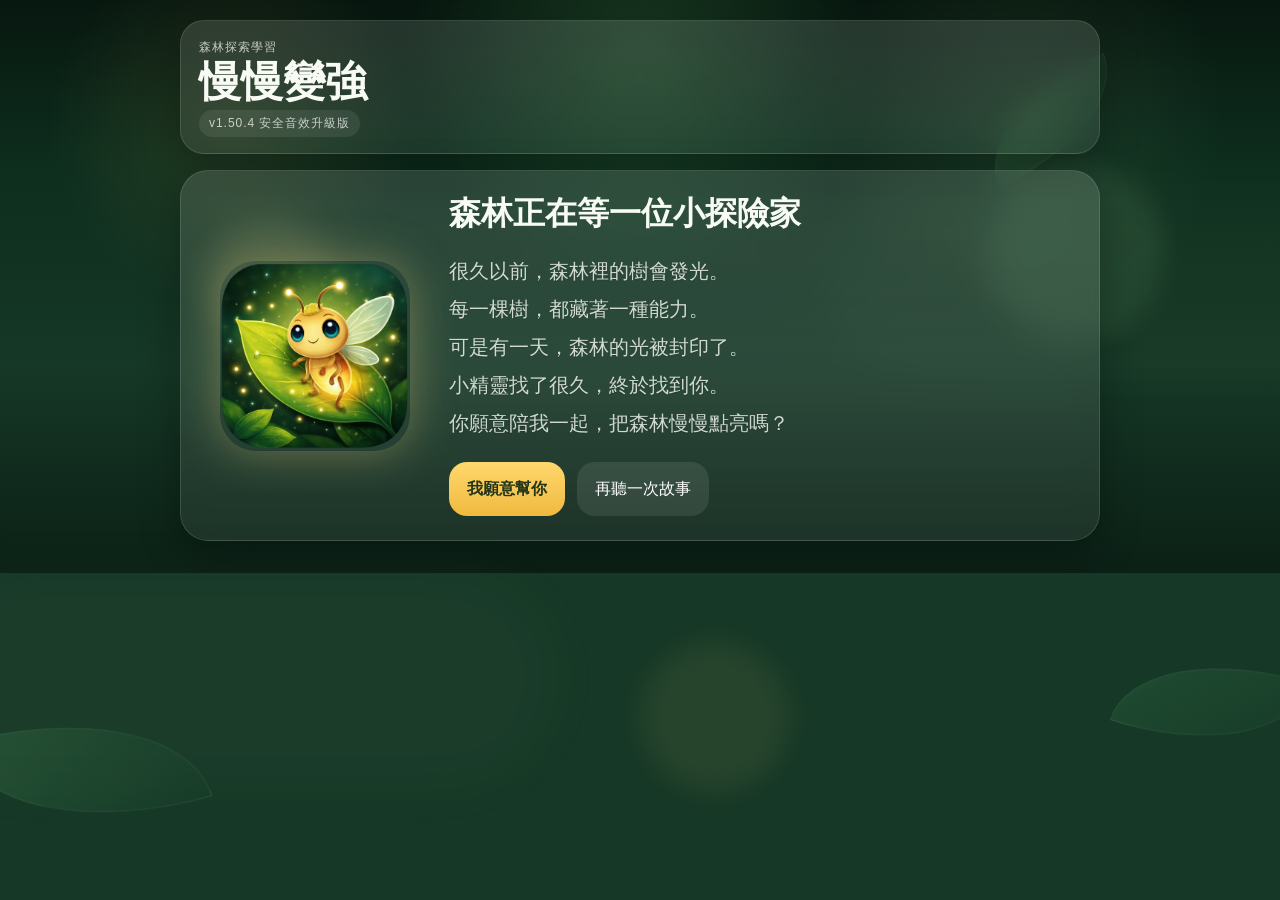
==== index.html @ 6b264e4d "Add files via upload" ====
﻿<!DOCTYPE html>
<html lang="zh-TW">
<head>
  <meta charset="UTF-8">
  <meta name="viewport" content="width=device-width, initial-scale=1.0, maximum-scale=1.0, user-scalable=no, viewport-fit=cover">
  <meta name="apple-mobile-web-app-capable" content="yes">
  <meta name="apple-mobile-web-app-status-bar-style" content="black-translucent">
  <meta name="apple-mobile-web-app-title" content="慢慢變強">
  <link rel="apple-touch-icon" sizes="180x180" href="images/icon.png">
  <link rel="icon" type="image/png" sizes="192x192" href="images/icon.png">
  <link rel="shortcut icon" href="images/icon.png">
  <title>慢慢變強｜螢光森林 v1.50.4 安全音效升級版</title>
  <meta name="theme-color" content="#163826">
  <style>
    :root{--bg-1:#07170f;--bg-2:#0d2d1d;--bg-3:#163826;--bg-4:#1f4a33;--gold:#ffd76a;--gold-soft:#fff2b5;--green-soft:#d8f0d8;--text:#f7fbf4;--muted:rgba(247,251,244,.82);--line:rgba(255,255,255,.12);--shadow:0 12px 40px rgba(0,0,0,.32);}
    
    *{box-sizing:border-box;} 
    button, a, .world-spot, .puzzle-piece, .drag-fruit, .memory-card, .path-stone, .drag-basket, .basket-label, .mic-btn, .feed-food { touch-action: manipulation; }
    html,body{margin:0;min-height:100%; overflow-x: hidden; background-color: var(--bg-3);}
    body{font-family:"Noto Sans TC","PingFang TC","Microsoft JhengHei",sans-serif;color:var(--text);background:radial-gradient(circle at 50% 10%, rgba(73,150,82,.26), transparent 28%),radial-gradient(circle at 18% 22%, rgba(255,215,106,.10), transparent 16%),radial-gradient(circle at 80% 20%, rgba(209,255,180,.08), transparent 18%),linear-gradient(180deg, var(--bg-1) 0%, var(--bg-2) 28%, var(--bg-3) 64%, #0b2016 100%);}
    button{font:inherit; outline:none; -webkit-tap-highlight-color: transparent;} 
    .app-shell{width:min(920px,calc(100% - 28px));margin:0 auto;padding:20px 0 32px;position:relative;z-index:2;}
    .forest-bg{position:fixed; inset:0; pointer-events:none; overflow:hidden; z-index:0;}
    .mist{position:absolute; border-radius:999px; filter:blur(26px); opacity:.35;}
    .mist-1{width:52vw;height:18vw;left:-8vw;bottom:12vh;background:rgba(197,240,190,.08)}
    .mist-2{width:46vw;height:16vw;right:-10vw;top:20vh;background:rgba(255,240,176,.06)}
    .leaf{position:absolute; background:linear-gradient(135deg, rgba(92,180,110,.18), rgba(15,76,48,.08));border:1px solid rgba(219,255,226,.06); filter:blur(.2px);}
    .leaf-a{width:230px;height:120px;left:-30px;bottom:70px;border-radius:0 100% 0 100%;transform:rotate(-16deg)}
    .leaf-b{width:180px;height:96px;right:-20px;bottom:150px;border-radius:100% 0 100% 0;transform:rotate(18deg)}
    .leaf-c{width:150px;height:80px;right:12%;top:80px;border-radius:100% 0 100% 0;transform:rotate(-24deg)}
    .glow{position:absolute; border-radius:50%; filter:blur(12px);}
    .glow-a{width:130px;height:130px;left:16%;top:24%;background:rgba(255,230,136,.10)}
    .glow-b{width:180px;height:180px;right:9%;top:18%;background:rgba(173,255,189,.08)}
    .glow-c{width:150px;height:150px;left:50%;bottom:12%;background:rgba(255,220,124,.07)}
    .fireflies{position:absolute; inset:0}
    .firefly-dot{position:absolute; width:6px; height:6px; border-radius:50%;background:radial-gradient(circle, #fff6be 0%, #ffd76a 58%, rgba(255,215,106,0) 72%);box-shadow:0 0 12px rgba(255,223,128,.7);animation:twinkle 4.6s ease-in-out infinite; opacity:.85;}
    @keyframes twinkle{0%,100%{transform:scale(.78);opacity:.45}50%{transform:scale(1.4);opacity:1}}
    .glass,.card,.glass-soft{background:linear-gradient(180deg, rgba(255,255,255,.12), rgba(255,255,255,.07));border:1px solid var(--line); box-shadow:var(--shadow);backdrop-filter:blur(12px); -webkit-backdrop-filter:blur(12px);}
    .app-header{display:flex; align-items:flex-start; justify-content:space-between; gap:16px;border-radius:24px; padding:18px 18px 16px; margin-bottom:16px; transition: all 0.3s ease;}
    .eyebrow,.small-title,.version-tag{font-size:12px; letter-spacing:.08em; color:rgba(255,255,255,.72)}
    h1{margin:4px 0 6px; font-size:42px; line-height:1.04} h2{margin:0; font-size:32px; line-height:1.18} h3{margin:0; font-size:22px}
    .version-tag{display:inline-block; padding:5px 10px; border-radius:999px; background:rgba(255,255,255,.08)}
    .icon-btn,.mini-btn,.ghost-btn,.primary-btn,.secondary-btn,.map-node,.name-btn,.locked-node{border:0; cursor:pointer; border-radius:18px; transition:.18s ease;}
    .icon-btn{width:52px;height:52px; background:rgba(255,250,219,.18); color:#fff; font-size:20px;} 
    .icon-btn.light{width:50px; height:50px; font-size:22px; border-radius:16px; background:linear-gradient(180deg, #fff9e6, #ffe082); border:2px solid #ffd76a; color:#5c3a21; box-shadow:0 4px 10px rgba(0,0,0,0.15);}
    .mini-btn{padding:10px 14px; background:rgba(255,255,255,.10); color:#fff; white-space: nowrap;}
    .primary-btn{min-height:54px; padding:14px 18px; background:linear-gradient(180deg,#ffd86d,#f0b93f); color:#243417; font-weight:700;}
    .secondary-btn{min-height:54px; padding:14px 18px; background:rgba(255,255,255,.09); color:#fff;}
    .ghost-btn{min-height:48px; padding:0 14px; background:rgba(255,255,255,.08); color:#fff;}
    button:hover,.name-btn:hover{transform:translateY(-1px)}
    .screen{display:none} .screen.active{display:block}
    .card{border-radius:28px; padding:22px} .story-card{padding:24px}
    .intro-hero{display:grid; grid-template-columns:220px 1fr; gap:24px; align-items:center;}
    .hero-illustration{display:flex; justify-content:center}
    .hero-spirit{width:190px; height:190px; object-fit:cover; border-radius:36px; box-shadow:0 0 46px rgba(255,223,128,.35);}
    .story-lines{font-size:20px; line-height:1.9; color:var(--text); text-shadow:0 1px 1px rgba(0,0,0,.14)}
    .story-text p,.subtle{color:var(--muted)}
    .action-group{display:flex; gap:12px; margin-top:18px; flex-wrap:wrap}
    .name-card{max-width:760px; margin:0 auto}
    .name-grid{display:grid; grid-template-columns:repeat(3,1fr); gap:12px; margin:18px 0}
    .name-btn{min-height:68px; padding:12px; background:rgba(255,255,255,.08); color:#fff; font-size:22px;border:1px solid rgba(255,255,255,.08)}
    .name-btn.selected{background:linear-gradient(180deg, rgba(255,238,176,.26), rgba(255,215,106,.18));border-color:rgba(255,226,138,.4); color:#fffef4; box-shadow:0 0 0 2px rgba(255,222,128,.12) inset;}
    .bond-card{max-width:760px; margin:0 auto}
    .bond-top{display:flex; align-items:center; gap:16px; margin-bottom:12px}
    .bond-spirit,.companion-icon{width:88px;height:88px;border-radius:26px;box-shadow:0 0 30px rgba(255,223,128,.30)}
    .dashboard-card{padding:22px} .companion-row{display:flex; gap:16px; align-items:center; margin-bottom:16px}
    .status-grid{display:grid; grid-template-columns:repeat(3,1fr); gap:12px; margin:16px 0 18px}
    .status-pill{padding:14px 16px; border-radius:22px; display:flex; flex-direction:column; gap:4px;}
    .status-pill strong{font-size:28px; color:var(--gold-soft)}
    .map-panel{margin-top:10px; padding:18px; border-radius:24px; background:rgba(8,25,16,.22); border:1px solid rgba(255,255,255,.08)}
    .map-title-row{display:flex; justify-content:space-between; align-items:center; margin-bottom:12px}
    .world-map{display:grid;grid-template-columns:repeat(2,minmax(0,1fr));gap:12px}
    .world-spot{min-height:112px;padding:16px;border-radius:24px;border:1px solid rgba(255,255,255,.08);background:radial-gradient(circle at 80% 18%, rgba(255,223,128,.14), transparent 18%),linear-gradient(180deg, rgba(53,118,80,.62), rgba(18,57,35,.72));color:#fff;display:flex;flex-direction:column;justify-content:flex-end;gap:4px;text-align:left;cursor:pointer;transition:.18s ease;}
    .world-spot:hover{transform:translateY(-1px);}
    .world-spot .spot-emoji{font-size:26px;position:relative;top:-2px}
    .world-spot .spot-name{font-size:22px;font-weight:700}
    .world-spot small{color:rgba(255,255,255,.76)}
    .spirit-spot{grid-column:1/-1;min-height:126px;background:radial-gradient(circle at 80% 18%, rgba(255,223,128,.22), transparent 18%),linear-gradient(180deg, rgba(96,111,46,.64), rgba(43,78,27,.76))}
    .garden-spot{background:linear-gradient(180deg, rgba(51,117,78,.62), rgba(18,57,35,.72))}
    .village-spot{background:linear-gradient(180deg, rgba(87,101,74,.62), rgba(46,57,39,.76))}
    .deer-spot{background:linear-gradient(180deg, rgba(72,107,82,.62), rgba(31,63,45,.76))}
    .symbol-spot{background:linear-gradient(180deg, rgba(44,116,72,.62), rgba(16,68,42,.72))}
    .combo-spot{background:linear-gradient(180deg, rgba(34,104,92,.62), rgba(16,58,57,.72))}
    .math-spot{background:linear-gradient(180deg, rgba(53,98,106,.62), rgba(20,54,69,.72))}
    .forest-spot{background:linear-gradient(180deg, rgba(39,115,82,.66), rgba(18,71,46,.75))}
    .world-spot.locked{opacity:.62;filter:grayscale(.15);cursor:default;}
    .world-spot.locked:hover{transform:none;}
    
    .quiz-topbar{display:flex; justify-content:space-between; align-items:center; gap:12px; padding:12px 14px; border-radius:22px; margin-bottom:14px;}
    .meta-chip{padding:9px 12px; border-radius:999px; background:rgba(255,255,255,.08); color:#fff; white-space: nowrap;}
    
    .question-card{padding:20px;}
    
    .question-head { display: flex; flex-direction: row; align-items: center; justify-content: center; min-height: 48px; padding-top: 5px; margin-bottom: 0px; position: relative;}
    .question-main { display: flex; flex-direction: row; align-items: center; justify-content: center; gap: 12px; width: 100%; text-align: center; }
    .question-main h2 { font-size: 38px; line-height: 1; margin: 0; white-space: nowrap; font-weight: 900; letter-spacing: 2px; display: inline-block;}
    .question-tools { position: absolute; right: 0; top: 50%; transform: translateY(-50%); display: flex; gap: 8px; }
    
    .visual-area{min-height:90px; display:flex; flex-wrap:wrap; gap:10px; align-items:center; justify-content:center; margin: 8px 0 12px !important; width:100%;}
    .visual-area.collapsed{display:none !important;}
    
    .visual-pill{padding:14px 16px; border-radius:18px; background:rgba(255,255,255,.09); border:1px solid rgba(255,255,255,.08); font-size:24px; color:#fff}
    .options-wrap{display:grid; gap:12px; margin-top:6px; transition: opacity 0.3s ease;}
    .option-row{display:grid !important; grid-template-columns:minmax(0,1fr) 64px !important; align-items:center !important; gap:10px !important;}
    .option-btn{width:100%; min-height:68px; padding:14px 16px; border-radius:18px; border:1px solid rgba(255,255,255,.08); background:rgba(255,255,255,.08); color:#fff; text-align:left; font-size:24px; cursor:pointer;}
    .option-speak-btn{width:64px; min-height:64px; border-radius:18px; border:1px solid rgba(255,255,255,.10); background:rgba(255,255,255,.09); color:#fff; cursor:pointer; font-size:20px; display:flex; align-items:center; justify-content:center;}
    .option-btn.excluded{opacity:.46; text-decoration:line-through; filter:grayscale(.2)}
    .option-btn.correct{background:rgba(219,255,183,.20); border-color:rgba(236,255,204,.28)}
    
    .feedback-bar{display:flex; justify-content:flex-start; align-items:center; margin-top:12px; padding-top:12px; border-top:1px solid rgba(255,255,255,.08)}
    .feedback-line{margin:4px 0 0; font-size:18px; line-height:1.6; color:var(--gold-soft)}
    
    .result-card{text-align:center; padding:30px 22px}
    .result-glow{font-size:42px; margin-bottom:4px}
    .result-stats{display:flex; justify-content:center; gap:10px; flex-wrap:wrap; margin:16px 0}
    .result-pill{padding:12px 14px; border-radius:999px; background:rgba(255,255,255,.08)}
    .result-pill strong{color:var(--gold-soft)}
    
    .drum-stage { display: flex; flex-direction: column; align-items: center; justify-content: center; padding: 10px 0 30px; width: 100%; position: relative;}
    .drum-instruction { font-size: 22px; color: var(--gold-soft); margin-bottom: 20px; font-weight: bold; background: rgba(0,0,0,0.2); padding: 8px 16px; border-radius: 999px;}
    .drum-glow-box { background: radial-gradient(circle, rgba(255,255,255,0.9) 20%, rgba(255,255,255,0.4) 50%, transparent 75%); border-radius: 50%; padding: 30px; display:flex; justify-content:center; align-items:center; margin-bottom: 10px;}
    .magic-drum { width: 220px; height: 220px; object-fit: contain; cursor: pointer; transition: transform 0.1s cubic-bezier(0.175, 0.885, 0.32, 1.275); user-select: none; -webkit-user-drag: none; filter: drop-shadow(0 10px 15px rgba(0,0,0,0.3));}
    .magic-drum:active { transform: scale(0.9); }
    .flying-note { position: fixed; width: 60px; height: 60px; object-fit: contain; mix-blend-mode: screen; pointer-events: none; animation: noteFly 1s cubic-bezier(0.25, 1, 0.5, 1) forwards; z-index: 100;}
    @keyframes noteFly { 0% { transform: translate(-50%, -50%) scale(0.5); opacity: 1; } 100% { transform: translate(calc(-50% + var(--dx)), calc(-50% + var(--dy))) scale(1.5) rotate(var(--rot)); opacity: 0; } }
    .drum-answer-reveal { font-size: 64px; font-weight: 900; color: #fff; text-shadow: 0 0 20px #ffd76a, 0 0 40px #ffb347; opacity: 0; transition: opacity 0.4s ease-in; position: absolute; bottom: -10px;}
    .drum-answer-reveal.show { opacity: 1; transform: translateY(-10px); }

    .spotlight-stage { position: relative; width: 100%; height: 350px; border-radius: 20px; overflow: hidden; touch-action: none; border: 4px solid rgba(255,255,255,0.1); box-shadow: inset 0 0 20px rgba(0,0,0,0.8); background: #0b1a11; user-select: none; -webkit-user-select: none;}
    .spotlight-bg { width: 100%; height: 100%; object-fit: cover; position: absolute; inset: 0; filter: brightness(0.6) contrast(1.2); pointer-events: none; }
    .spotlight-overlay { position: absolute; inset: 0; pointer-events: none; z-index: 5; background: rgba(0,0,0,0.95); }
    .spotlight-items-container { position: absolute; inset: 0; z-index: 2; pointer-events: auto;}
    .spotlight-item { position: absolute; font-size: 32px; font-weight: 900; color: #fff; text-shadow: 0 2px 10px rgba(0,0,0,0.8), 0 0 15px rgba(255,255,255,0.5); background: rgba(255,255,255,0.15); border: 2px solid rgba(255,255,255,0.3); border-radius: 50%; width: 64px; height: 64px; display: flex; align-items: center; justify-content: center; cursor: pointer; transition: transform 0.2s, background 0.2s;}
    .spotlight-item:active { transform: scale(0.9); }
    .spotlight-item.excluded { opacity: 0; pointer-events: none; }
    .spotlight-item.correct { background: rgba(100,255,100,0.8); text-shadow: none; box-shadow: 0 0 30px #64ff64;}
    .flashlight-img { position: absolute; width: 140px; height: 140px; object-fit: contain; pointer-events: none; z-index: 10; transform: translate(-25%, -25%); filter: drop-shadow(4px 6px 12px rgba(0,0,0,0.6)); transition: opacity 0.3s ease;}
    @keyframes floatUpFade { 0% { transform: translate(-50%, -50%) scale(0.5); opacity: 1; } 100% { transform: translate(-50%, calc(-50% - 80px)) scale(1.2); opacity: 0; } }
    .spotlight-surprise-btn { position: absolute; background: transparent; border: none; cursor: pointer; transition: transform 0.3s; width: 80px; height: 80px; display: flex; align-items: center; justify-content: center; padding: 0; }
    .spotlight-surprise-btn:active { transform: scale(0.8); }
    .surprise-img { width: 100%; height: 100%; object-fit: contain; filter: drop-shadow(0 4px 8px rgba(0,0,0,0.5)); }
    .ghost-flee { animation: flee 0.6s forwards; pointer-events: none;}
    @keyframes flee { 0% { transform: scale(1); opacity: 1; } 100% { transform: translate(100px, -100px) scale(0); opacity: 0; } }

    .bubble-stage { position: relative; width: 100%; height: 350px; border-radius: 20px; overflow: hidden; background: linear-gradient(to top, #062215, #113622); border: 2px solid rgba(255,255,255,0.08); box-shadow: inset 0 0 20px rgba(0,0,0,0.6); }
    .bubble-item { position: absolute; width: 90px; height: 90px; display: flex; align-items: center; justify-content: center; cursor: pointer; font-size: 32px; font-weight: 900; color: #fff; text-shadow: 0 2px 6px rgba(0,0,0,0.6); user-select: none; touch-action: manipulation; z-index: 2; animation: bubbleFloatUp var(--duration, 8s) linear infinite; animation-delay: var(--delay, 0s); opacity: 0; }
    .bubble-img { position: absolute; inset: 0; width: 100%; height: 100%; object-fit: contain; z-index: -1; pointer-events: none; filter: drop-shadow(0 4px 12px rgba(100,255,200,0.3)); }
    @keyframes bubbleFloatUp { 0% { transform: translateY(350px) scale(0.7) rotate(0deg); opacity: 0; } 10% { opacity: 1; } 90% { opacity: 1; } 100% { transform: translateY(-100px) scale(1.1) rotate(25deg); opacity: 0; } }
    .bubble-pop { animation: popBubble 0.3s forwards !important; pointer-events: none; }
    @keyframes popBubble { 0% { transform: scale(1); opacity: 1; } 50% { transform: scale(1.4); opacity: 0.5; filter: brightness(1.5); } 100% { transform: scale(0); opacity: 0; } }

    .puzzle-stage { position: relative; width: 100%; height: 350px; border-radius: 20px; overflow: hidden; background: radial-gradient(circle at center, #1b3d2a, #0b1c11); border: 2px solid rgba(255,255,255,0.08); box-shadow: inset 0 0 30px rgba(0,0,0,0.8); display: flex; align-items: center; justify-content: space-between; padding: 20px 40px; touch-action: none; }
    .puzzle-drop-zone { display: flex; flex-direction: column; gap: 20px; align-items: center; justify-content: center;}
    .puzzle-slot { width: 90px; height: 90px; border: 3px dashed rgba(255,255,255,0.2); border-radius: 18px; display: flex; align-items: center; justify-content: center; font-size: 40px; color: rgba(255,255,255,0.3); font-weight: 900; background: rgba(0,0,0,0.2); transition: all 0.3s ease; position: relative;}
    .puzzle-slot.highlight { border-color: #ffd76a; background: rgba(255,215,106,0.1); box-shadow: 0 0 15px rgba(255,215,106,0.3); }
    .puzzle-piece { position: absolute; width: 90px; height: 90px; display: flex; align-items: center; justify-content: center; font-size: 44px; color: #fff; font-weight: 900; text-shadow: 0 3px 5px rgba(0,0,0,0.6); cursor: grab; user-select: none; z-index: 10; transition: transform 0.1s; border-radius: 18px; box-shadow: 0 10px 20px rgba(0,0,0,0.5); touch-action: none;}
    .puzzle-piece:active { cursor: grabbing; transform: scale(1.1) rotate(5deg); z-index: 11; }
    .puzzle-piece.snapped { transition: all 0.3s cubic-bezier(0.175, 0.885, 0.32, 1.275); transform: scale(1) !important; cursor: default; }
    .puzzle-tile-bg { position: absolute; inset: 0; width: 100%; height: 100%; object-fit: contain; z-index: -1; pointer-events: none; border-radius: 18px; }
    .puzzle-fallback { background: linear-gradient(135deg, #8B5A2B, #5C3A21); border: 2px solid #ffd76a; }
    
    .scratch-stage { display: flex; flex-direction: column; align-items: center; justify-content: center; padding: 20px 0 10px; width: 100%; position: relative;}
    .scratch-container { position: relative; width: 240px; height: 240px; border-radius: 28px; overflow: hidden; box-shadow: 0 15px 35px rgba(0,0,0,0.4); border: 4px solid rgba(255,255,255,0.15); background: #fff; }
    .scratch-content { position: absolute; inset: 0; display: flex; align-items: center; justify-content: center; font-size: 100px; font-weight: 900; color: #2d4a36; text-shadow: 2px 4px 0px rgba(0,0,0,0.1); background: radial-gradient(circle, #fff, #e6f4ea); z-index: 1;}
    .scratch-canvas { position: absolute; inset: 0; z-index: 10; touch-action: none; cursor: crosshair; }

    .path-stage { position: relative; width: 100%; height: 420px; border-radius: 20px; overflow: hidden; background-color: #1A4D46; border: 2px solid rgba(255,255,255,0.08); box-shadow: inset 0 0 30px rgba(0,0,0,0.8); }
    .path-river { position: absolute; inset: 0; background-image: url('images/river_bg.jpg'); background-size: cover; background-position: center bottom; z-index: 1;}
    .path-river-overlay { position: absolute; inset: 0; background: linear-gradient(to bottom, rgba(255,255,255,0) 0%, rgba(255,255,255,0.1) 50%, rgba(255,255,255,0) 100%); background-size: 100% 200%; animation: waterFlow 4s linear infinite; z-index: 2; pointer-events: none; mix-blend-mode: overlay; }
    @keyframes waterFlow { 0% { background-position: 0 0; } 100% { background-position: 0 100%; } }
    .path-stone { position: absolute; width: 80px; height: 80px; display: flex; align-items: center; justify-content: center; font-size: 36px; font-weight: 900; color: #fff; text-shadow: 0 3px 5px rgba(0,0,0,0.8); cursor: pointer; z-index: 5; background-size: contain; background-repeat: no-repeat; background-position: center; border-radius: 50%; touch-action: manipulation; }
    .path-stone span { position: relative; top: 4px; z-index: 100; text-shadow: 0 0 8px rgba(0,0,0,1); pointer-events: none; white-space: nowrap; } 
    .path-stone::before { content: ''; position: absolute; bottom: 5px; width: 60px; height: 20px; background: rgba(0,0,0,0.4); border-radius: 50%; z-index: -1; filter: blur(4px); }
    .path-stone:active { transform: scale(0.9); }
    .path-stone.sink { animation: stoneSink 0.5s forwards; pointer-events: none; }
    @keyframes stoneSink { to { transform: translateY(40px) scale(0.8); opacity: 0; } }
    .path-character { position: absolute; width: 70px; height: 70px; z-index: 50; transition: left 0.4s ease-in-out, top 0.4s cubic-bezier(0.25, 1, 0.5, 1), transform 0.4s ease; filter: drop-shadow(0 10px 8px rgba(0,0,0,0.6)); object-fit: contain; transform-origin: bottom center; pointer-events: none; }

    /* 🌟 大樂修正：解決 iOS 卡片文字被壓扁的問題，強制設定 min-height 護城河 */
    .memory-stage { position: relative; width: 100%; min-height: 380px; border-radius: 20px; overflow: hidden; background: radial-gradient(circle at center, #1b3d2a, #0b1c11); border: 2px solid rgba(255,255,255,0.08); box-shadow: inset 0 0 30px rgba(0,0,0,0.8); display: flex; align-items: center; justify-content: center; padding: 20px; }
    .memory-grid { display: grid; grid-template-columns: repeat(3, 1fr); gap: 14px; width: 100%; max-width: 320px; margin: 0 auto; }
    .memory-card { aspect-ratio: 3/4; min-height: 110px; perspective: 1000px; cursor: pointer; user-select: none; -webkit-tap-highlight-color: transparent; }
    .memory-card-inner { width: 100%; height: 100%; position: relative; transition: transform 0.5s cubic-bezier(0.175, 0.885, 0.32, 1.275); transform-style: preserve-3d; }
    .memory-card.flipped .memory-card-inner { transform: rotateY(180deg); }
    .memory-card.matched { pointer-events: none; }
    .memory-card.matched .memory-card-inner { opacity: 0; transform: rotateY(180deg) scale(0.5); transition: all 0.5s ease-in-out; }
    .memory-card-front, .memory-card-back { position: absolute; width: 100%; height: 100%; backface-visibility: hidden; -webkit-backface-visibility: hidden; border-radius: 14px; display: flex; align-items: center; justify-content: center; font-size: 38px; font-weight: 900; box-shadow: 0 6px 12px rgba(0,0,0,0.4); line-height: 1.2; letter-spacing: 1px; white-space: nowrap;}
    .memory-card-back { background-image: url('images/card_back.png'); background-size: cover; background-position: center; border: 2px solid rgba(255,215,106,0.3); background-color: #2d4a36; }
    .memory-card-front { transform: rotateY(180deg); background: linear-gradient(135deg, #fffcf0, #ffedb3); color: #5c3a21; border: 3px solid #ffd76a; text-shadow: 0 1px 2px rgba(255,255,255,0.8); }

    .drag-stage { position: relative; width: 100%; height: 360px; border-radius: 20px; overflow: hidden; background: linear-gradient(to bottom, #1b3d2a, #0b1c11); border: 2px solid rgba(255,255,255,0.08); box-shadow: inset 0 0 30px rgba(0,0,0,0.8); display: flex; flex-direction: column; align-items: center; justify-content: flex-end; padding: 20px; }
    .drag-tree { position: absolute; top: 0; left: 0; width: 100%; height: 180px; background-image: url('images/tree.png'); background-size: cover; background-position: center top; border-radius: 20px 20px 0 0; z-index: 1; pointer-events: none; opacity: 0.9; }
    .drag-fruit-container { position: absolute; top: 0; left: 0; width: 100%; height: 180px; z-index: 10; }
    .drag-fruit { position: absolute; width: 60px; height: 60px; display: flex; align-items: center; justify-content: center; font-size: 26px; font-weight: 900; color: #fff; text-shadow: 0 2px 4px rgba(0,0,0,0.6); cursor: grab; user-select: none; border-radius: 50%; box-shadow: 0 8px 15px rgba(0,0,0,0.4); z-index: 10; touch-action: none; will-change: transform;}
    .drag-fruit:active { cursor: grabbing; z-index: 11; }
    .drag-fruit img { position: absolute; inset: 0; width: 100%; height: 100%; object-fit: contain; z-index: -1; pointer-events: none; filter: drop-shadow(0 4px 6px rgba(0,0,0,0.3)); }
    .drag-basket-wrap { position: relative; display: flex; flex-direction: column; align-items: center; margin-top: auto; z-index: 5; padding-bottom: 20px; gap: 12px; }
    .drag-basket { position: relative; width: 140px; height: 120px; display: flex; justify-content: center; align-items: center; transition: all 0.3s; cursor: pointer; touch-action: manipulation; }
    .drag-basket img { position: absolute; inset: 0; width: 100%; height: 100%; object-fit: contain; object-position: center bottom; z-index: -1; pointer-events: none; }
    .basket-label { background: rgba(20, 60, 40, 0.85); border: 2px solid #ffd76a; border-radius: 99px; padding: 8px 20px; display: flex; align-items: center; gap: 8px; color: #fff; z-index: 10; box-shadow: 0 4px 10px rgba(0,0,0,0.5); cursor: pointer; touch-action: manipulation; white-space: nowrap;}
    .vertical-pinyin { display: flex; flex-direction: column; align-items: center; justify-content: center; gap: 4px; font-size: 40px; font-weight: 900; line-height: 1; color: #fff; text-shadow: 0 2px 8px rgba(0,0,0,0.8), 0 0 15px #ffd76a; opacity: 0; transform: translateY(20px); transition: all 0.5s cubic-bezier(0.175, 0.885, 0.32, 1.275); z-index: 10; }
    .vertical-pinyin span { display: block; line-height: 1; }
    .vertical-pinyin.show { opacity: 1; transform: translateY(-10px); }
    .basket-success { animation: basketGlow 1s cubic-bezier(0.175, 0.885, 0.32, 1.275); }
    @keyframes basketGlow { 0% { filter: drop-shadow(0 0 0px #ffd76a) brightness(1); transform: scale(1); } 50% { filter: drop-shadow(0 0 40px #ffd76a) brightness(1.4); transform: scale(1.1); } 100% { filter: drop-shadow(0 0 10px rgba(0,0,0,0.4)) brightness(1); transform: scale(1); } }

    .echo-stage { position: relative; width: 100%; height: 360px; border-radius: 20px; overflow: hidden; background: linear-gradient(to bottom, #0f1c29, #081015); border: 2px solid rgba(255,255,255,0.08); box-shadow: inset 0 0 30px rgba(0,0,0,0.8); display: flex; flex-direction: column; align-items: center; justify-content: center; padding: 20px; }
    .echo-bg { position: absolute; inset: 0; background-image: url('images/valley.png'); background-size: cover; background-position: center; opacity: 0.6; pointer-events: none; z-index: 1;}
    .mic-btn { width: 120px; height: 120px; border-radius: 50%; background: rgba(22, 56, 38, 0.8); border: 4px solid #ffd76a; display: flex; justify-content: center; align-items: center; font-size: 60px; z-index: 10; cursor: pointer; box-shadow: 0 10px 20px rgba(0,0,0,0.5); transition: all 0.3s; touch-action: manipulation; }
    .mic-btn.listening { animation: micPulse 0.8s infinite alternate; background: #ff6b81; border-color: #ff4757; }
    @keyframes micPulse { 0% { transform: scale(0.95); box-shadow: 0 0 10px #ff6b81; } 100% { transform: scale(1.1); box-shadow: 0 0 40px #ff6b81, 0 0 80px #ff4757; } }
    .echo-result { margin-top: 25px; min-height: 48px; font-size: 24px; color: #fff; z-index: 10; font-weight: bold; text-align: center; text-shadow: 0 2px 4px rgba(0,0,0,0.8); background: rgba(0,0,0,0.5); padding: 10px 24px; border-radius: 99px; transition: all 0.3s;}
    
    .echo-pinyin-target { font-size: 54px; font-weight: 900; color: #ffd76a; z-index: 10; margin-bottom: 25px; text-shadow: 0 0 20px rgba(255,215,106,0.5); text-align: center; display: flex; gap: 20px; align-items: center; justify-content: center;}
    .echo-char { display: inline-block; transition: transform 0.3s cubic-bezier(0.175, 0.885, 0.32, 1.275), color 0.3s; }
    .echo-combo-wrap { width: 50px; display: flex; justify-content: center; } 
    .vertical-pinyin-echo { display: flex; flex-direction: column; align-items: center; justify-content: center; gap: 2px; font-size: 46px; font-weight: 900; line-height: 1; color: #fff; text-shadow: 0 2px 8px rgba(0,0,0,0.8), 0 0 15px #ffd76a; opacity: 0; transform: scale(0.5); transition: all 0.5s cubic-bezier(0.175, 0.885, 0.32, 1.275); }
    .vertical-pinyin-echo span { display: block; line-height: 1; }
    .vertical-pinyin-echo.show { opacity: 1; transform: scale(1); }
    
    .feed-stage { position: relative; width: 100%; height: 350px; border-radius: 20px; overflow: hidden; background: linear-gradient(to bottom, #1a3622, #0d2015); border: 2px solid rgba(255,255,255,0.08); box-shadow: inset 0 0 30px rgba(0,0,0,0.8); display: flex; flex-direction: column; align-items: center; justify-content: space-between; padding: 20px; touch-action: none; }
    
    .feed-bg { position: absolute; inset: 0; background-image: url('images/feed_bg.png'), url('feed_bg.png'); background-size: cover; background-position: center bottom; opacity: 0.85; pointer-events: none; z-index: 1;}
    
    .feed-elf-wrap { position: relative; width: 150px; height: 150px; margin-top: 10px; display: flex; justify-content: center; align-items: center; z-index: 5; transition: all 0.3s cubic-bezier(0.175, 0.885, 0.32, 1.275); transform-origin: center center;}
    
    /* 🌟 大樂的無敵光球：在小精靈背後畫一顆漸層圓球 */
    .feed-elf-wrap::before { content: ''; position: absolute; width: 100px; height: 100px; border-radius: 50%; background: radial-gradient(circle, rgba(255,215,106,0.4) 0%, rgba(255,215,106,0) 70%); transition: all 0.4s ease-out; z-index: -1; opacity: 0; pointer-events: none; }
    
    /* 🌟 精靈專屬漂浮動畫 */
    @keyframes magicalHover { 0% { top: 0px; } 50% { top: -15px; } 100% { top: 0px; } }
    
    /* 🌟 終極大絕招：強制沒收圖片濾鏡，蘋果手機絕對畫不出方塊！ */
    .feed-elf-img { position: relative; width: 100%; height: 100%; object-fit: contain; pointer-events: none; transition: transform 0.4s ease-out; animation: magicalHover 3s ease-in-out infinite; filter: none !important; }
    
    .feed-elf-success { transform: scale(1.15); }
    /* 🌟 吃飽時：點亮背後的光球，保證 100% 圓滑無死角！ */
    .feed-elf-success::before { width: 180px; height: 180px; background: radial-gradient(circle, rgba(255,215,106,0.95) 0%, rgba(255,226,143,0.6) 40%, rgba(255,215,106,0) 70%); opacity: 1; }
    
    .feed-food-container { position: absolute; bottom: 0; left: 0; width: 100%; height: 130px; z-index: 10; }
    .feed-food { position: absolute; width: 80px; height: 80px; display: flex; align-items: center; justify-content: center; font-size: 36px; font-weight: 900; color: #fff; text-shadow: 0 3px 6px rgba(0,0,0,0.8); cursor: grab; user-select: none; border-radius: 50%; z-index: 10; touch-action: none; will-change: transform; }
    .feed-food:active { cursor: grabbing; z-index: 11; }
    .feed-food img { position: absolute; inset: 0; width: 100%; height: 100%; object-fit: contain; z-index: -1; pointer-events: none; filter: drop-shadow(0 6px 8px rgba(0,0,0,0.4)); }

    @keyframes pulse { 0% {transform: scale(1);} 50% {transform: scale(1.02);} 100% {transform: scale(1);} }
    .pulse-anim { animation: pulse 1.5s infinite; }

    .toast-msg { position: fixed; top: 30px; left: 50%; transform: translateX(-50%) translateY(-20px); background: rgba(22, 56, 38, 0.95); color: #fff; padding: 12px 24px; border-radius: 99px; font-size: 18px; font-weight: bold; border: 2px solid #ffd76a; box-shadow: 0 10px 30px rgba(0,0,0,0.5); z-index: 10000; opacity: 0; pointer-events: none; transition: all 0.4s cubic-bezier(0.175, 0.885, 0.32, 1.275); }
    .toast-msg.show { opacity: 1; transform: translateX(-50%) translateY(0); }

    .room-select-grid{display:grid; grid-template-columns:repeat(2,minmax(0,1fr)); gap:12px; margin-top:18px;}
    .room-card-btn{min-height:120px; padding:16px; border-radius:22px; border:1px solid rgba(255,255,255,.08); background:linear-gradient(180deg, rgba(255,255,255,.12), rgba(255,255,255,.07)); color:#fff; text-align:left; display:flex; flex-direction:column; justify-content:flex-end; gap:6px; cursor:pointer; transition: all 0.2s ease;}
    .room-card-btn .room-emoji{font-size:28px} .room-card-btn strong{font-size:22px} .room-card-btn small{color:rgba(255,255,255,.78); line-height:1.5}
    .room-card-btn.is-locked { opacity: 0.65; filter: grayscale(0.6); border-style: dashed; }
    .room-card-btn.is-locked:hover { transform: none; opacity: 0.8; filter: grayscale(0.4); }
    
    /* 🎵 音樂按鈕 CSS */
    .music-btn { width: 46px; height: 46px; border-radius: 50%; background: linear-gradient(135deg, #ffd76a, #f0b93f); border: 2px solid #fff; display: flex; align-items: center; justify-content: center; cursor: pointer; transition: all 0.3s; flex-shrink: 0; color: #163826; font-size: 24px; box-shadow: 0 4px 12px rgba(0,0,0,0.4);}
    .music-btn.off { background: rgba(255,255,255,0.1); border-color: rgba(255,255,255,0.2); color: rgba(255,255,255,0.4); filter: grayscale(1); box-shadow: none;}
    
    .table-pick-grid{display:grid; grid-template-columns:repeat(4,minmax(0,1fr)); gap:10px; margin-top:16px;}
    .table-pick-btn{min-height:64px; border-radius:18px; border:1px solid rgba(255,255,255,.08); background:rgba(255,255,255,.08); color:#fff; font-size:22px; cursor:pointer;}
    .table-pick-btn.selected{background:linear-gradient(180deg, rgba(255,238,176,.26), rgba(255,215,106,.18)); border-color:rgba(255,226,138,.4); color:#fffef4;}
    
    .rank-panel{padding:16px 18px !important; border-radius:24px; margin-bottom:14px;}
    .rank-head{display:flex; justify-content:space-between; gap:14px; align-items:center;} .rank-head h3{font-size:24px; margin-top:4px;}
    .rank-stars-box{min-width:120px; padding:12px 14px; border-radius:18px; background:rgba(255,255,255,.08); text-align:center;}
    .rank-stars-box strong{display:block; margin-top:6px; font-size:24px; color:var(--gold-soft);}
    .growth-grid{grid-template-columns:repeat(4,minmax(0,1fr)) !important; gap:10px !important; display:grid;}
    .growth-pill{position:relative; overflow:hidden; min-height:86px; padding:14px 16px; border-radius:22px; background: radial-gradient(circle at 80% 18%, rgba(255,223,128,.14), transparent 20%), linear-gradient(180deg, rgba(255,255,255,.12), rgba(255,255,255,.07)); box-shadow:0 10px 24px rgba(0,0,0,.18);}
    .growth-pill strong{font-size:28px; display:block; margin-top:4px;}
    .seed-actions-grid{display:grid; grid-template-columns:repeat(3,1fr); gap:12px; margin-top:16px;}
    .garden-stage-display{display:grid;grid-template-columns:120px 1fr;gap:16px;align-items:center}
    .garden-big-visual{font-size:64px;display:flex;align-items:center;justify-content:center;min-height:100px;border-radius:20px;background:rgba(255,255,255,.08)}
    .hidden-btn{display:none !important;}

    @media (max-width:760px){
      .app-shell{width:min(100%,calc(100% - 20px)); padding-top: 30px; padding-top: max(30px, env(safe-area-inset-top));} 
      .app-header{padding:16px} h1{font-size:34px} h2{font-size:26px}
      .intro-hero{grid-template-columns:1fr; text-align:left} .hero-spirit{width:136px;height:136px;border-radius:28px}
      .name-grid{grid-template-columns:repeat(2,1fr)} .status-grid{grid-template-columns:repeat(3,minmax(0,1fr));gap:8px;} .status-pill{padding:10px;} .status-pill strong{font-size:18px;}
      .world-map{grid-template-columns:1fr 1fr;gap:8px;} .spirit-spot{grid-column:1 / -1;}
      .growth-grid{grid-template-columns:repeat(2,minmax(0,1fr)) !important;}
      .room-select-grid{grid-template-columns:1fr} .table-pick-grid{grid-template-columns:repeat(2,minmax(0,1fr))}
      .seed-actions-grid{grid-template-columns:1fr;} .garden-stage-display{grid-template-columns:1fr;}
      .rank-head{flex-direction:column; align-items:flex-start;}
      
      .quiz-topbar{margin-top: 10px; margin-bottom:8px; padding:10px 12px; display: flex; justify-content: space-between;}
      .question-card{padding:14px; border-radius:22px; min-height: auto;}
      
      .question-head { position: relative; display: flex; flex-direction: row; align-items: center; justify-content: center; margin-bottom: 8px; padding-top: 0px; min-height: 36px; padding-right: 0; flex-wrap: nowrap; overflow: hidden;}
      .question-main { display: flex; flex-direction: row; align-items: center; justify-content: center; width: 100%; text-align: center; flex-wrap: nowrap; }
      .question-main .small-title { display: none; } 
      .question-main h2 { font-size: 26px !important; line-height: 1; margin: 0; white-space: nowrap; font-weight: 900; letter-spacing: 1px; text-overflow: ellipsis;}
      #roundText { font-size: 14px !important; padding: 2px 8px !important; white-space: nowrap;}
      
      .feedback-bar{flex-direction:column; align-items:flex-start; justify-content:center; gap:10px;}
      .magic-drum { width: 180px; height: 180px; }
      .drum-instruction { font-size: 18px; }
      .spotlight-stage { height: 300px; }
      .flashlight-img { width: 100px; height: 100px; transform: translate(-25%, -25%); }
      .bubble-stage { height: 300px; }
      .bubble-item { width: 75px; height: 75px; font-size: 26px; }
      .puzzle-stage { padding: 10px 20px; }
      .puzzle-slot, .puzzle-piece { width: 75px; height: 75px; font-size: 34px; }
      .scratch-container { width: 200px; height: 200px; }
      .scratch-content { font-size: 80px; }
      
      .visual-area { margin: 4px 0 8px !important; }
      
      .path-stage { height: 360px; } 
      .path-character { width: 55px; height: 55px; } 
      .path-stone { width: 64px; height: 64px; font-size: 26px; } 
      .path-stone::before { width: 48px; height: 16px; bottom: 3px; }
      
      .memory-stage { min-height: 340px; padding: 15px;}
      .memory-grid { gap: 10px; max-width: 280px;}
      .memory-card-front, .memory-card-back { font-size: 32px; border-radius: 12px; }

      .drag-stage { height: 440px; padding-bottom: 25px; }
      .drag-tree { height: 280px; }
      .drag-fruit-container { height: 280px; }
      .drag-fruit { width: 70px; height: 70px; font-size: 28px;}
      .drag-basket-wrap { gap: 16px; padding-bottom: 10px; }
      .drag-basket { width: 160px; height: 120px; }
      
      .echo-stage { height: 400px; }
      .mic-btn { width: 100px; height: 100px; font-size: 50px;}
      .echo-pinyin-target { font-size: 42px; margin-bottom: 20px; gap: 12px;}
      .echo-result { font-size: 20px; min-height: 40px; padding: 8px 16px; margin-top: 20px;}
      .echo-combo-wrap { width: 40px; }
      .vertical-pinyin-echo { font-size: 36px; }

      .feed-stage { height: 380px; padding-bottom: 15px; justify-content: flex-end; }
      .feed-elf-wrap { width: 160px; height: 160px; margin-top: 5px; margin-bottom: auto;}
      .feed-food-container { height: 150px; }
      .feed-food { width: 65px; height: 65px; font-size: 28px; }
    }
  </style>
</head>
<body>
  <div class="forest-bg" aria-hidden="true">
    <div class="mist mist-1"></div><div class="mist mist-2"></div><div class="leaf leaf-a"></div><div class="leaf leaf-b"></div><div class="leaf leaf-c"></div><div class="glow glow-a"></div><div class="glow glow-b"></div><div class="glow glow-c"></div><div class="fireflies" id="fireflies"></div>
  </div>

  <main class="app-shell">
    <header id="mainAppHeader" class="app-header glass">
      <div>
        <div class="eyebrow">森林探索學習</div>
        <h1>慢慢變強</h1>
        <div class="version-tag">v1.50.4 安全音效升級版</div>
      </div>
    </header>

    <section id="introScreen" class="screen active">
      <div class="card story-card intro-hero">
        <div class="hero-illustration"><img src="images/icon.png" alt="螢火蟲小精靈" class="hero-spirit" onerror="this.src='images/icon.png'"></div>
        <div class="story-text">
          <h2>森林正在等一位小探險家</h2>
          <p id="introStoryText" class="story-lines">很久以前，森林裡的樹會發光。<br>每一棵樹，都藏著一種能力。<br>可是有一天，森林的光被封印了。<br>小精靈找了很久，終於找到你。<br>你願意陪我一起，把森林慢慢點亮嗎？</p>
          <div class="action-group">
            <button id="introAcceptBtn" class="primary-btn" type="button">我願意幫你</button>
            <button id="introReplayBtn" class="secondary-btn" type="button">再聽一次故事</button>
          </div>
        </div>
      </div>
    </section>

    <section id="nameScreen" class="screen">
      <div class="card name-card">
        <div class="small-title">第一步</div>
        <h2>選一位小精靈朋友</h2>
        <div id="nameGrid" class="name-grid"></div>
        <div class="action-group stack-mobile">
          <button id="confirmNameBtn" class="primary-btn" type="button" disabled>選這位小精靈</button>
        </div>
      </div>
    </section>

    <section id="titleScreen" class="screen">
      <div class="card name-card">
        <div class="small-title">第二步</div>
        <h2>選你的探險稱號</h2>
        <div id="titleGrid" class="name-grid"></div>
        <div class="action-group stack-mobile">
          <button id="confirmTitleBtn" class="primary-btn" type="button" disabled>用這個稱號</button>
        </div>
      </div>
    </section>

    <section id="bondScreen" class="screen">
      <div class="card story-card bond-card">
        <div class="bond-top">
          <img src="images/icon.png" alt="螢火蟲小精靈" class="bond-spirit" onerror="this.src='images/icon.png'">
          <div><div class="small-title">準備出發</div><h2 id="bondTitle">小探險家，你好呀。</h2></div>
        </div>
        <p id="bondStoryText" class="story-lines"></p>
        <div class="action-group stack-mobile">
          <button id="bondContinueBtn" class="primary-btn" type="button">一起進入森林</button>
        </div>
      </div>
    </section>

    <section id="homeScreen" class="screen">
      <div class="card dashboard-card">
        <div class="world-topbar">
          <div class="world-badge" id="worldTimeBadge">星夜森林</div>
          <div class="title-actions" style="display:flex; gap:8px;">
            <button id="homeMusicBtn" class="music-btn bgm-toggle-btn" type="button">🎵</button>
            <button id="homeReplayBtn" class="mini-btn" type="button">🔊 朗讀</button>
            <button id="homeSettingBtn" class="mini-btn" type="button">⚙️ 設定</button>
          </div>
        </div>

        <div class="companion-row">
          <img src="images/icon.png" alt="螢火蟲小精靈" class="companion-icon world-spirit" onerror="this.src='images/icon.png'">
          <div>
            <div class="small-title">你的陪伴精靈</div>
            <h2 id="homeSpiritTitle">希望</h2>
            <p id="welcomeLine" class="subtle">歡迎回來，小探險家。</p>
          </div>
        </div>

        <div class="status-grid">
          <div class="status-pill glass-soft"><span>森林亮度</span><strong id="brightnessText">12%</strong></div>
          <div class="status-pill glass-soft"><span>光之碎片</span><strong id="shardText">0</strong></div>
          <div class="status-pill glass-soft"><span>守護天數</span><strong id="streakText">1</strong></div>
        </div>
        
        <div class="rank-panel glass-soft">
          <div class="rank-head">
            <div><div class="small-title">森林升級系統</div><h3 id="forestRankText">新手探險家</h3></div>
            <div class="rank-stars-box"><span>總計熟練星</span><strong id="totalStarsText">0 ⭐</strong></div>
          </div>
          <p id="rankHintText" class="subtle">先從基本功開始，森林就會慢慢亮起來。</p>
        </div>

        <div class="map-panel">
          <div class="map-title-row">
            <h3>森林地圖</h3><small class="subtle">努力會讓森林長出新的地方。</small>
          </div>
          <div class="world-map">
            <button class="world-spot spirit-spot" data-mode="today" type="button"><span class="spot-emoji">⭐</span><span class="spot-name">今日任務</span><small>跟著小精靈先做今天的探索</small></button>
            <button class="world-spot symbol-spot" data-mode="symbol" type="button"><span class="spot-emoji">ㄅ</span><span class="spot-name">注音符號房</span><small>只練符號辨識</small></button>
            <button class="world-spot combo-spot" data-mode="combo" type="button"><span class="spot-emoji">🧩</span><span class="spot-name">拼音練功房</span><small>結合與發音訓練</small></button>
            <button class="world-spot math-spot" data-mode="math" type="button"><span class="spot-emoji">✖️</span><span class="spot-name">九九口訣房</span><small>背熟口訣節奏</small></button>
            <button class="world-spot forest-spot" data-mode="forest" type="button"><span class="spot-emoji">🌲</span><span class="spot-name">森林冒險</span><small>終極綜合挑戰</small></button>
            <button class="world-spot garden-spot compact-spot" id="gardenVisitBtn" type="button"><span class="spot-emoji" id="gardenVisual">🟫</span><span class="spot-name">森林花圃</span><small id="gardenText">空地</small></button>
            <button class="world-spot village-spot compact-spot locked" id="villageBtn" type="button"><span class="spot-emoji">🌳</span><span class="spot-name">小精靈村</span><small id="villageHint">種下 5 顆種子後出現</small></button>
          </div>
        </div>
      </div>
    </section>

    <section id="gardenScreen" class="screen">
      <div class="card settings-card garden-page-card">
        <div class="screen-topbar" style="display:flex; justify-content:space-between; margin-bottom:14px;">
          <button id="gardenBackBtn" class="ghost-btn" type="button">← 回森林</button>
          <div class="small-title">森林花圃</div>
        </div>
        <h2 id="gardenPageTitle">森林花圃</h2>
        
        <div class="growth-panel glass-soft integrated-seed-panel" style="padding:18px; border-radius:24px; margin-top:16px;">
          <div class="growth-head" style="margin-bottom:12px;"><h3>我的種子袋</h3></div>
          <div class="growth-grid">
            <div class="growth-pill"><span>普通種子</span><strong id="gardenSeedNormalText">0 顆</strong></div>
            <div class="growth-pill"><span>稀重種子</span><strong id="gardenSeedRareText">0 顆</strong></div>
            <div class="growth-pill"><span>星光種子</span><strong id="gardenSeedStarText">0 顆</strong></div>
            <div class="growth-pill"><span>已種下</span><strong id="gardenPlantedText">0 顆</strong></div>
          </div>
        </div>

        <div class="garden-stage-display glass-soft" style="padding:18px; border-radius:24px; margin-top:16px;">
          <div class="garden-big-visual" id="gardenBigVisual" style="background:transparent;">🟫</div>
          <div>
            <div class="small-title">目前進度</div>
            <h3 id="gardenStageTitle">空地</h3>
          </div>
        </div>

        <div class="seed-actions-grid">
          <button id="plantNormalBtn" class="primary-btn" type="button">種普通種子</button>
          <button id="plantRareBtn" class="secondary-btn" type="button">種稀有種子</button>
          <button id="plantStarBtn" class="secondary-btn" type="button">種星光種子</button>
        </div>
      </div>
    </section>

    <section id="villageScreen" class="screen">
      <div class="card settings-card">
        <div class="screen-topbar" style="margin-bottom:14px;"><button id="villageBackBtn" class="ghost-btn" type="button">← 回森林</button></div>
        <h2>大樹樹洞村</h2>
        <div class="tree-village glass-soft" style="padding:24px; border-radius:24px; margin-top:16px; text-align:center;">
          <div style="font-size:84px; margin-bottom:12px;">🌳</div>
          <div id="treeHoles" style="display:grid; grid-template-columns:repeat(4,1fr); gap:12px; margin-bottom:12px;">
            <div class="tree-hole">✨</div><div class="tree-hole">○</div><div class="tree-hole">○</div><div class="tree-hole">○</div>
          </div>
          <p id="villageStory" class="subtle">先多種幾顆種子，讓朋友慢慢搬進來。</p>
        </div>
      </div>
    </section>

    <section id="roomSelectScreen" class="screen">
      <div class="card settings-card">
        <div class="screen-topbar" style="margin-bottom:14px;">
          <button id="roomSelectBackBtn" class="ghost-btn" type="button">← 回森林</button>
        </div>
        <h2 id="roomSelectTitle">房間</h2>
        <p id="roomSelectDesc" class="subtle">請選擇挑戰模式</p>
        <div id="roomTablePickArea" class="hidden-btn"></div>
        <div id="roomSelectGrid" class="room-select-grid"></div>
      </div>
    </section>

    <section id="quizScreen" class="screen">
      <div class="quiz-topbar glass" style="margin-bottom: 8px; border: none; background: transparent; box-shadow: none; display: flex; justify-content: space-between; align-items: center;">
        <div style="display: flex; align-items: center; gap: 10px;">
          <button id="backHomeBtn" class="icon-btn" style="width: 42px; height: 42px; border-radius: 14px; background: rgba(255,255,255,0.1); font-size: 22px; display: flex; align-items: center; justify-content: center; flex-shrink: 0;" type="button">⬅</button>
          <span id="modeChip" class="meta-chip" style="font-size: 15px; padding: 6px 12px; margin:0;">任務</span>
        </div>
        <div style="display: flex; align-items: center; gap: 8px;">
          <button id="quizMusicBtn" class="music-btn bgm-toggle-btn" type="button">🎵</button>
          <span id="roundText" class="meta-chip" style="background: rgba(255,215,106,0.15); color: #ffd76a; border: 1px solid rgba(255,215,106,0.3); font-size: 16px; padding: 4px 10px; border-radius: 999px; font-weight: bold;">1 / 5</span>
          <button id="topSpeakBtn" class="icon-btn light" style="width: 42px; height: 42px; border-radius: 14px; background: rgba(22, 56, 38, 0.8); border: 1px solid rgba(255,215,106,0.3); font-size: 20px; color: #ffd76a; box-shadow: inset 0 0 10px rgba(0,0,0,0.5); flex-shrink: 0; cursor: pointer;" type="button" aria-label="朗讀題目">🔊</button>
        </div>
      </div>

      <div class="card question-card" id="mainQuestionCard" style="padding-top: 15px;">
        
        <div id="questionHead" class="question-head" style="display: flex; justify-content: center; margin-bottom: 12px;">
          <div class="question-main">
            <h2 id="questionPrompt" style="margin: 0; font-size: 36px; font-weight: 900; color: #fff;">題目</h2>
          </div>
        </div>

        <div id="visualArea" class="visual-area collapsed"></div>
        <div id="optionsWrap" class="options-wrap"></div>

        <div class="feedback-bar">
          <div style="width:100%;">
            <p id="feedbackLine" class="feedback-line" style="text-align: center; color: var(--gold-soft); font-weight: bold; font-size: 22px;">慢慢來，我們一起試試看。</p>
          </div>
        </div>

        <!-- 🌟 修復 iPhone 底部小白條卡住按鈕的問題 -->
        <div style="margin-top:16px; padding-bottom: env(safe-area-inset-bottom); margin-bottom: 15px;">
          <button id="nextQuestionBtn" class="primary-btn hidden-btn" style="width:100%; box-shadow: 0 4px 15px rgba(0,0,0,0.2);" type="button">下一題</button>
        </div>
      </div>
    </section>

    <section id="settingsScreen" class="screen">
      <div class="card settings-card">
        <div class="small-title">設定</div>
        <h2>重新選擇</h2>
        <h3 style="margin-top:16px;">小精靈</h3>
        <div id="settingsNameGrid" class="name-grid"></div>
        <h3 style="margin-top:16px;">探險稱號</h3>
        <div id="settingsTitleGrid" class="name-grid"></div>
        <div class="action-group stack-mobile">
          <button id="settingsSaveBtn" class="primary-btn" type="button">保存設定</button>
          <button id="settingsResetBtn" class="secondary-btn" type="button">清除所有進度</button>
          <button id="settingsCancelBtn" class="secondary-btn" type="button">回到森林</button>
        </div>
        
        <button id="toggleSfxBtn" style="margin-top:24px; width:100%; min-height:54px; border-radius:18px; background:rgba(255,255,255,0.09); border:1px solid rgba(255,255,255,0.2); color:#fff; font-size:18px; font-weight:bold; cursor:pointer; transition: all 0.3s;" type="button">
          🔔 遊戲聲音：開啟
        </button>

        <!-- 🌟 新增：防汛簽證APP傳承下來的「強制清除快取」按鈕 -->
        <button id="forceClearCacheBtn" style="margin-top:12px; width:100%; min-height:54px; border-radius:18px; background:rgba(255,71,87,0.15); border:1px solid rgba(255,71,87,0.4); color:#ff6b81; font-size:18px; font-weight:bold; cursor:pointer;" type="button">
          ⚠️ 畫面卡住？點此強制清除快取
        </button>
      </div>
    </section>

    <section id="resultScreen" class="screen">
      <div class="card result-card">
        <div class="result-glow">✨</div>
        <h2 id="resultTitle">今天森林亮了一點。</h2>
        <div class="result-stats">
          <div class="result-pill">獲得星星 <strong id="resultEarnedStars">⭐⭐⭐</strong></div>
          <div class="result-pill">森林亮度 <strong id="resultBrightness">12%</strong></div>
          <div class="result-pill">光之碎片 <strong id="resultShards">0</strong></div>
        </div>
        <div class="action-group stack-mobile" style="justify-content:center; margin-top:24px;">
          <button id="resultReplayBtn" class="secondary-btn" type="button">再來一局</button>
          <button id="resultHomeBtn" class="primary-btn" type="button">回地圖</button>
        </div>
      </div>
    </section>
  </main>

  <script>
    document.addEventListener('dblclick', function(event) {
        event.preventDefault();
    }, { passive: false });

    let deferredPrompt;
    window.addEventListener('beforeinstallprompt', (e) => {
        e.preventDefault();
        deferredPrompt = e;
    });

    try {
      if ('serviceWorker' in navigator) {
        navigator.serviceWorker.getRegistrations().then(function(registrations) {
          for(let registration of registrations) { registration.unregister(); }
        }).catch(e => {});
      }
    } catch(e){}

    const safeStorage = {
      get: function(key) { try { return localStorage.getItem(key); } catch(e) { return null; } },
      set: function(key, val) { try { localStorage.setItem(key, val); } catch(e) {} },
      clear: function() { try { localStorage.clear(); } catch(e) {} }
    };

    window.isSfxEnabled = safeStorage.get('mm_sfx') !== 'false';

    const SPIRIT_NAMES = ['希望', '勇光', '星語', '小智', '暖暖', '亮亮'];
    const PLAYER_TITLES = ['小探險家', '森林朋友', '小勇士', '小旅人', '小學者', '小光點'];
    
    const SYMBOL_SET = ['ㄅ','ㄆ','ㄇ','ㄈ','ㄉ','ㄊ','ㄋ','ㄌ','ㄍ','ㄎ','ㄏ','ㄐ','ㄑ','ㄒ','ㄓ','ㄔ','ㄕ','ㄖ','ㄗ','ㄘ','ㄙ','ㄚ','ㄛ','ㄜ','ㄝ','ㄞ','ㄟ','ㄠ','ㄡ','ㄢ','ㄣ','ㄤ','ㄥ','ㄦ','ㄧ','ㄨ','ㄩ'];
    const COMBO_SET = ['ㄅㄚ','ㄅㄛ','ㄅㄧ','ㄆㄚ','ㄆㄛ','ㄇㄚ','ㄇㄛ','ㄇㄧ','ㄈㄚ','ㄉㄚ','ㄉㄧ','ㄊㄚ','ㄋㄚ','ㄋㄧ','ㄌㄚ','ㄌㄧ','ㄍㄚ','ㄎㄚ','ㄏㄚ'];
    const COMBO_SOUND = {'ㄅㄚ':'巴','ㄅㄛ':'波','ㄅㄧ':'逼','ㄆㄚ':'趴','ㄆㄛ':'坡','ㄇㄚ':'媽','ㄇㄛ':'摸','ㄇㄧ':'咪','ㄈㄚ':'發','ㄉㄚ':'搭','ㄉㄧ':'滴','ㄊㄚ':'他','ㄋㄚ':'拿','ㄋㄧ':'妮','ㄌㄚ':'拉','ㄌㄧ':'哩','ㄍㄚ':'嘎','ㄎㄚ':'咖','ㄏㄚ':'哈'};

    const HOMOPHONES = {
      '巴': ['巴','八','吧','拔','把','爸','叭','疤','芭','ba'],
      '波': ['波','撥','播','伯','脖','博','柏','卜','玻','剝','bo'],
      '逼': ['逼','鼻','比','筆','必','畢','幣','閉','避','臂','壁','嗶','bi'],
      '趴': ['趴','怕','帕','爬','琶','pa'],
      '坡': ['坡','潑','婆','破','迫','魄','po'],
      '媽': ['媽','麻','馬','瑪','碼','罵','嗎','嘛','ma'],
      '摸': ['摸','魔','摩','膜','抹','默','莫','莫','沒','mo'],
      '咪': ['咪','迷','謎','米','密','秘','蜜','眯','mi'],
      '發': ['發','乏','伐','罰','法','髮','琺','fa'],
      '搭': ['搭','答','打','大','達','噠','da'],
      '滴': ['滴','低','迪','笛','底','抵','地','第','弟','帝','遞','di'],
      '他': ['他','她','它','牠','塔','踏','塌','ta'],
      '拿': ['拿','哪','那','納','吶','na'],
      '妮': ['妮','泥','尼','你','妳','擬','逆','匿','膩','呢','ni'],
      '拉': ['拉','啦','喇','臘','蠟','辣','la'],
      '哩': ['哩','梨','離','厘','狸','李','理','裡','禮','力','歷','曆','勵','立','麗','粒','例','li'],
      '嘎': ['嘎','咖','軋','尬','ga'],
      '咖': ['咖','卡','喀','咔','ka'],
      '哈': ['哈','蛤','ha']
    };

    let initialMastery = {};
    try { initialMastery = JSON.parse(safeStorage.get('mm_mastery') || '{}'); } catch(e) {}

    const state = {
      spiritName: safeStorage.get('mm_strength_name') || '',
      playerTitle: safeStorage.get('mm_player_title') || '',
      brightness: Number(safeStorage.get('mm_strength_brightness') || 12),
      shards: Number(safeStorage.get('mm_strength_shards') || 0),
      normalSeeds: Number(safeStorage.get('mm_strength_seed_normal') || 0),
      rareSeeds: Number(safeStorage.get('mm_strength_seed_rare') || 0),
      starSeeds: Number(safeStorage.get('mm_strength_seed_star') || 0),
      plantedSeeds: Number(safeStorage.get('mm_strength_planted_seeds') || 0),
      gardenStage: Number(safeStorage.get('mm_strength_garden_stage') || 0),
      streak: Number(safeStorage.get('mm_strength_streak') || 1),
      mode: 'home', subMode: '', qIndex: 0, excluded: 0, questionList: [],
      mastery: initialMastery, lastRank: safeStorage.get('mm_forest_rank') || '新手探險家',
      selectedTable: 2, currentSpeechText: '', awaitingNext: false,
      totalStars: Number(safeStorage.get('mm_total_stars') || 0), 
      roundMistakes: 0, 
      currentLevelId: null,
      lastPathX: 50,
      pathHistory: [] 
    };

    const ZHUYIN_LEVELS = [
        { id: 1, title: '第一關：起步之島', symbols: ['ㄅ','ㄆ','ㄇ','ㄈ'], games: ['symbol-bubble', 'symbol-hear'] },
        { id: 2, title: '第二關：微光之島', symbols: ['ㄉ','ㄊ','ㄋ','ㄌ'], games: ['symbol-scratch', 'symbol-hear'] },
        { id: 3, title: '第三關：回聲之島', symbols: ['ㄍ','ㄎ','ㄏ'], games: ['symbol-spotlight', 'symbol-bubble'] },
        { id: 4, title: '第四關：迷霧之島', symbols: ['ㄐ','ㄑ','ㄒ'], games: ['symbol-scratch', 'symbol-spotlight'] },
        { id: 5, title: '第五關：勇氣之島', symbols: ['ㄓ','ㄔ','ㄕ','ㄖ'], games: ['symbol-bubble', 'symbol-scratch'] },
        { id: 6, title: '第六關：微風之島', symbols: ['ㄗ','ㄘ','ㄙ'], games: ['symbol-spotlight', 'symbol-hear'] },
        { id: 7, title: '第七關：大地之島', symbols: ['ㄚ','ㄛ','ㄜ','ㄝ'], games: ['symbol-bubble', 'symbol-scratch'] },
        { id: 8, title: '第八關：星空之島', symbols: ['ㄞ','ㄟ','ㄠ','ㄡ'], games: ['symbol-spotlight', 'symbol-bubble'] },
        { id: 9, title: '第九關：晨露之島', symbols: ['ㄢ','ㄣ','ㄤ','ㄥ'], games: ['symbol-scratch', 'symbol-hear'] },
        { id: 10, title: '第十關：彩虹之島', symbols: ['ㄦ','ㄧ','ㄨ','ㄩ'], games: ['symbol-spotlight', 'symbol-bubble', 'symbol-scratch'] }
    ];

    const screens = {
      intro: document.getElementById('introScreen'), name: document.getElementById('nameScreen'), title: document.getElementById('titleScreen'), bond: document.getElementById('bondScreen'),
      home: document.getElementById('homeScreen'), garden: document.getElementById('gardenScreen'), village: document.getElementById('villageScreen'), roomSelect: document.getElementById('roomSelectScreen'),
      quiz: document.getElementById('quizScreen'), settings: document.getElementById('settingsScreen'), result: document.getElementById('resultScreen')
    };

    function randomItem(list) { return list[Math.floor(Math.random() * list.length)]; }
    function randomInt(min, max) { return Math.floor(Math.random() * (max - min + 1)) + min; }
    function shuffle(arr) { return [...arr].sort(() => Math.random() - 0.5); }
    
    function showScreen(name) { 
        Object.values(screens).forEach(el => { if(el) el.classList.remove('active'); }); 
        if(screens[name]) screens[name].classList.add('active'); 
        
        const header = document.getElementById('mainAppHeader');
        if (header) {
            if (name === 'quiz') {
                header.style.display = 'none'; 
            } else {
                header.style.display = 'flex';
            }
        }
        window.scrollTo(0, 0); 
    }

    function showToast(msg) {
        let toast = document.getElementById('appToast');
        if (!toast) {
            toast = document.createElement('div');
            toast.id = 'appToast';
            toast.className = 'toast-msg';
            document.body.appendChild(toast);
        }
        toast.textContent = msg;
        toast.classList.add('show');
        setTimeout(() => toast.classList.remove('show'), 2500);
    }

    let audioCtx = null;
    function playDrumSound() {
      if (window.isSfxEnabled === false) return;
      if (!audioCtx) { audioCtx = new (window.AudioContext || window.webkitAudioContext)(); }
      if (audioCtx.state === 'suspended') audioCtx.resume();
      const osc = audioCtx.createOscillator(); const gainNode = audioCtx.createGain();
      osc.connect(gainNode); gainNode.connect(audioCtx.destination);
      osc.type = 'sine'; osc.frequency.setValueAtTime(250, audioCtx.currentTime); osc.frequency.exponentialRampToValueAtTime(50, audioCtx.currentTime + 0.15); 
      gainNode.gain.setValueAtTime(0.8, audioCtx.currentTime); gainNode.gain.exponentialRampToValueAtTime(0.01, audioCtx.currentTime + 0.2); 
      osc.start(); osc.stop(audioCtx.currentTime + 0.2);
    }
    function playPopSound() {
      if (window.isSfxEnabled === false) return;
      if (!audioCtx) { audioCtx = new (window.AudioContext || window.webkitAudioContext)(); }
      if (audioCtx.state === 'suspended') audioCtx.resume();
      const osc = audioCtx.createOscillator(); const gainNode = audioCtx.createGain();
      osc.connect(gainNode); gainNode.connect(audioCtx.destination);
      osc.type = 'sine';
      osc.frequency.setValueAtTime(400, audioCtx.currentTime);
      osc.frequency.exponentialRampToValueAtTime(800, audioCtx.currentTime + 0.05);
      gainNode.gain.setValueAtTime(0.5, audioCtx.currentTime);
      gainNode.gain.exponentialRampToValueAtTime(0.01, audioCtx.currentTime + 0.1); 
      osc.start(); osc.stop(audioCtx.currentTime + 0.1);
    }
    function playSnapSound() {
        if (window.isSfxEnabled === false) return;
        if (!audioCtx) { audioCtx = new (window.AudioContext || window.webkitAudioContext)(); }
        if (audioCtx.state === 'suspended') audioCtx.resume();
        const osc = audioCtx.createOscillator(); const gainNode = audioCtx.createGain();
        osc.connect(gainNode); gainNode.connect(audioCtx.destination);
        osc.type = 'square';
        osc.frequency.setValueAtTime(800, audioCtx.currentTime);
        osc.frequency.exponentialRampToValueAtTime(100, audioCtx.currentTime + 0.05);
        gainNode.gain.setValueAtTime(0.4, audioCtx.currentTime);
        gainNode.gain.exponentialRampToValueAtTime(0.01, audioCtx.currentTime + 0.05);
        osc.start(); osc.stop(audioCtx.currentTime + 0.05);
    }
    function playChimeSound() {
        if (window.isSfxEnabled === false) return;
        if (!audioCtx) { audioCtx = new (window.AudioContext || window.webkitAudioContext)(); }
        if (audioCtx.state === 'suspended') audioCtx.resume();
        const osc = audioCtx.createOscillator();
        const gainNode = audioCtx.createGain();
        osc.connect(gainNode); gainNode.connect(audioCtx.destination);
        osc.type = 'sine';
        osc.frequency.setValueAtTime(600, audioCtx.currentTime);
        osc.frequency.exponentialRampToValueAtTime(1200, audioCtx.currentTime + 0.3);
        gainNode.gain.setValueAtTime(0.3, audioCtx.currentTime);
        gainNode.gain.exponentialRampToValueAtTime(0.01, audioCtx.currentTime + 0.5);
        osc.start(); osc.stop(audioCtx.currentTime + 0.5);
    }
    function playJumpSound() {
        if (window.isSfxEnabled === false) return;
        if (!audioCtx) { audioCtx = new (window.AudioContext || window.webkitAudioContext)(); }
        if (audioCtx.state === 'suspended') audioCtx.resume();
        const osc = audioCtx.createOscillator(); const gainNode = audioCtx.createGain();
        osc.connect(gainNode); gainNode.connect(audioCtx.destination);
        osc.type = 'sine';
        osc.frequency.setValueAtTime(300, audioCtx.currentTime);
        osc.frequency.exponentialRampToValueAtTime(600, audioCtx.currentTime + 0.15);
        gainNode.gain.setValueAtTime(0.3, audioCtx.currentTime);
        gainNode.gain.exponentialRampToValueAtTime(0.01, audioCtx.currentTime + 0.2);
        osc.start(); osc.stop(audioCtx.currentTime + 0.2);
    }
    function playSplashSound() {
        if (window.isSfxEnabled === false) return;
        if (!audioCtx) { audioCtx = new (window.AudioContext || window.webkitAudioContext)(); }
        if (audioCtx.state === 'suspended') audioCtx.resume();
        const osc = audioCtx.createOscillator(); const gainNode = audioCtx.createGain();
        osc.connect(gainNode); gainNode.connect(audioCtx.destination);
        osc.type = 'square';
        osc.frequency.setValueAtTime(100, audioCtx.currentTime);
        osc.frequency.exponentialRampToValueAtTime(30, audioCtx.currentTime + 0.3);
        gainNode.gain.setValueAtTime(0.2, audioCtx.currentTime);
        gainNode.gain.exponentialRampToValueAtTime(0.01, audioCtx.currentTime + 0.3);
        osc.start(); osc.stop(audioCtx.currentTime + 0.3);
    }

    let availableVoices = []; let speakingNow = false;
    
    function loadVoices() { 
        availableVoices = window.speechSynthesis ? window.speechSynthesis.getVoices() : []; 
    }
    if (window.speechSynthesis && speechSynthesis.onvoiceschanged !== undefined) {
        speechSynthesis.onvoiceschanged = loadVoices;
    }

    function pickVoice() { 
        if (!availableVoices.length) loadVoices(); 
        let v = availableVoices.find(v => v.name.includes('Google') && (v.lang.includes('TW') || v.lang.includes('tw')));
        if (!v) v = availableVoices.find(v => v.lang.includes('zh-TW') || v.lang.includes('cmn-TW'));
        if (!v) v = availableVoices.find(v => v.name.includes('Taiwan') || v.name.includes('台灣') || v.name.includes('臺灣'));
        if (!v) v = availableVoices.find(v => /zh/i.test(v.lang));
        return v || null; 
    }
    
    function syncSpeakButton() { 
        const btn = document.getElementById('topSpeakBtn'); 
        if (btn) btn.innerHTML = speakingNow ? '⏹' : '🔊'; 
    }
    
    function stopSpeech() { 
        if ('speechSynthesis' in window) { try { window.speechSynthesis.cancel(); } catch (e) {} } 
        speakingNow = false; 
        syncSpeakButton(); 
    }
    
    function speak(text) {
      if (window.isSfxEnabled === false) return;
      state.currentSpeechText = text; if (!('speechSynthesis' in window)) return;
      try { window.speechSynthesis.cancel(); } catch (e) {}
      const utter = new SpeechSynthesisUtterance(String(text).replace(/\n/g, ' '));
      utter.lang = 'zh-TW'; utter.rate = 0.9;
      const voice = pickVoice(); if (voice) utter.voice = voice;
      utter.onend = () => { speakingNow = false; syncSpeakButton(); };
      utter.onerror = () => { speakingNow = false; syncSpeakButton(); };
      speakingNow = true; syncSpeakButton();
      setTimeout(() => { try { window.speechSynthesis.speak(utter); } catch (e) { speakingNow = false; syncSpeakButton(); } }, 0);
    }

    function speakSequence(items, onComplete) {
        if (window.isSfxEnabled === false) {
            let delay = 0;
            items.forEach(item => { if(item.action) { setTimeout(item.action, delay); delay += 300; } });
            if(onComplete) setTimeout(onComplete, delay);
            return;
        }
        if (!('speechSynthesis' in window)) return;
        window.speechSynthesis.cancel();
        speakingNow = true;
        syncSpeakButton();
        
        let i = 0;
        function next() {
            if (!speakingNow) return; 
            if (i >= items.length) {
                speakingNow = false;
                syncSpeakButton();
                if(onComplete) onComplete();
                return;
            }
            
            let item = items[i];
            if(item.action) item.action();
            
            if(item.text) {
                const utter = new SpeechSynthesisUtterance(item.text);
                utter.lang = 'zh-TW';
                utter.rate = 0.85; 
                const voice = pickVoice(); 
                if (voice) utter.voice = voice;
                
                utter.onend = () => {
                    i++;
                    if(speakingNow) setTimeout(next, item.delay || 100);
                };
                utter.onerror = () => {
                    i++; 
                    if(speakingNow) setTimeout(next, item.delay || 100);
                };
                
                setTimeout(() => { 
                    if(speakingNow) window.speechSynthesis.speak(utter); 
                }, 0);
            } else {
                i++;
                if(speakingNow) setTimeout(next, item.delay || 100);
            }
        }
        next();
    }

    function numberToZh(n) {
      const zh = ['零','一','二','三','四','五','六','七','八','九'];
      if (n <= 10) return n === 10 ? '十' : zh[n]; 
      if (n < 20) return `十${zh[n % 10] || ''}`;
      return `${zh[Math.floor(n / 10)]}十${n % 10 ? zh[n % 10] : ''}`;
    }

    function saveState() {
      safeStorage.set('mm_strength_name', state.spiritName); safeStorage.set('mm_player_title', state.playerTitle);
      safeStorage.set('mm_strength_brightness', String(state.brightness)); safeStorage.set('mm_strength_shards', String(state.shards));
      safeStorage.set('mm_strength_seed_normal', String(state.normalSeeds)); safeStorage.set('mm_strength_seed_rare', String(state.rareSeeds));
      safeStorage.set('mm_strength_seed_star', String(state.starSeeds)); safeStorage.set('mm_strength_planted_seeds', String(state.plantedSeeds));
      safeStorage.set('mm_strength_garden_stage', String(state.gardenStage)); safeStorage.set('mm_forest_rank', state.lastRank || '新手探險家');
      safeStorage.set('mm_total_stars', String(state.totalStars)); 
      safeStorage.set('mm_mastery', JSON.stringify(state.mastery));
    }

    function updateHome() {
      if(document.getElementById('homeSpiritTitle')) document.getElementById('homeSpiritTitle').textContent = `小精靈：${state.spiritName || '希望'}`;
      if(document.getElementById('brightnessText')) document.getElementById('brightnessText').textContent = `${state.brightness}%`;
      if(document.getElementById('shardText')) document.getElementById('shardText').textContent = String(state.shards);
      if(document.getElementById('totalStarsText')) document.getElementById('totalStarsText').textContent = state.totalStars + ' ⭐'; 
      if(document.getElementById('forestRankText')) document.getElementById('forestRankText').textContent = state.lastRank;
      
      const stages = ['空地', '發芽', '長葉', '開花', '小樹', '花園']; const visuals = ['🟫', '🌱', '🌿', '🌸', '🌳', '🌺'];
      const currentStageStr = stages[Math.min(state.gardenStage, 5)];
      
      if(document.getElementById('gardenText')) document.getElementById('gardenText').textContent = currentStageStr;
      if(document.getElementById('gardenVisual')) document.getElementById('gardenVisual').textContent = visuals[Math.min(state.gardenStage, 5)];
      if(document.getElementById('gardenSeedNormalText')) document.getElementById('gardenSeedNormalText').textContent = `${state.normalSeeds} 顆`;
      if(document.getElementById('gardenSeedRareText')) document.getElementById('gardenSeedRareText').textContent = `${state.rareSeeds} 顆`;
      if(document.getElementById('gardenSeedStarText')) document.getElementById('gardenSeedStarText').textContent = `${state.starSeeds} 顆`;
      if(document.getElementById('gardenPlantedText')) document.getElementById('gardenPlantedText').textContent = `${state.plantedSeeds} 顆`;
      if(document.getElementById('gardenStageTitle')) document.getElementById('gardenStageTitle').textContent = currentStageStr;
      if(document.getElementById('gardenBigVisual')) document.getElementById('gardenBigVisual').textContent = visuals[Math.min(state.gardenStage, 5)];

      const treeHoles = document.getElementById('treeHoles');
      if (treeHoles) {
        const holes = [...treeHoles.children];
        holes[0].textContent = '✨'; holes[0].classList.add('active');
        holes[1].textContent = state.plantedSeeds >= 6 ? '🌱' : '○'; if(state.plantedSeeds >= 6) holes[1].classList.add('active');
        holes[2].textContent = state.plantedSeeds >= 10 ? '📚' : '○'; if(state.plantedSeeds >= 10) holes[2].classList.add('active');
        holes[3].textContent = state.plantedSeeds >= 14 ? '✖️' : '○'; if(state.plantedSeeds >= 14) holes[3].classList.add('active');
      }
    }

    const ROOM_GAME_LIBRARY = {
      combo: [
        { key:'combo-match', emoji:'🎴', title:'翻牌配對', desc:'【記憶類】翻開木牌，找出相同的拼音。', locked: false },
        { key:'combo-puzzle', emoji:'🧩', title:'磁鐵拼圖', desc:'拖曳注音木牌，吸附拼出正確的音。', locked: false },
        { key:'combo-drag', emoji:'🧺', title:'收果子', desc:'【拖曳類】把正確的拼音果子收到籃子裡。', locked: false },
        { key:'combo-echo', emoji:'🗣️', title:'回聲谷', desc:'【節奏類】按下麥克風大聲唸出來。', locked: false }
      ],
      math: [
        { key:'math-table', emoji:'📘', title:'順序口訣', desc:'從 1 到 9，依序把這一張表練熟。', locked: false },
        { key:'math-drum', emoji:'🥁', title:'節奏鼓', desc:'跟著口訣節奏，敲擊大樹鼓！', locked: false },
        { key:'math-bubble', emoji:'🫧', title:'泡泡森林', desc:'戳破藏著正確答案的泡泡。', locked: false },
        { key:'math-scratch', emoji:'🪙', title:'魔法刮刮樂', desc:'刮開迷霧，看看是哪個答案！', locked: false },
        { key:'math-path', emoji:'🦌', title:'小鹿過河', desc:'讓小鹿跳向正確的石頭過河！', locked: false }, 
        { key:'math-feed', emoji:'🍓', title:'精靈餵食', desc:'【拖曳類】把寫著答案的食物餵給小精靈。', locked: false }
      ],
      forest: [
        { key:'forest-catch', emoji:'🧚', title:'抓精靈', desc:'【捕捉類】綜合測驗！抓出正確的小精靈。', locked: true },
        { key:'forest-meteor', emoji:'🌠', title:'流星捕捉', desc:'【捕捉類】接住天上掉下來的流星答案。', locked: true },
        { key:'forest-maze', emoji:'🗺️', title:'森林迷宮', desc:'【路徑類】在迷宮路口選出正確的答案前進。', locked: true },
        { key:'forest-parkour', emoji:'🏃', title:'森林跑酷', desc:'【動作類】極速挑戰！3秒內選出正確的路。', locked: true },
        { key:'forest-lightning', emoji:'⚡', title:'閃電選擇', desc:'【動作類】限時內極速答題。', locked: true },
        { key:'forest-fish', emoji:'🎣', title:'森林釣魚', desc:'【收集類】釣起身上寫著正確答案的魚。', locked: true }
      ]
    };

    function generateSymbolLevelQuestion(levelData) {
        const answer = randomItem(levelData.symbols);
        const gameType = randomItem(levelData.games);
        
        let pool = [...levelData.symbols].filter(x => x !== answer);
        pool = shuffle(pool);
        let fakes = pool.slice(0, 3);
        
        if (fakes.length < 3) {
           let allUnlocked = [];
           ZHUYIN_LEVELS.forEach(l => {
              if (state.totalStars >= (l.id - 1) * 5) allUnlocked.push(...l.symbols);
           });
           let extraPool = shuffle(allUnlocked.filter(x => x !== answer && !fakes.includes(x)));
           fakes = [...fakes, ...extraPool].slice(0, 3 - fakes.length);
        }
        
        const opts = shuffle([{ text: answer, speak: answer }, ...fakes.map(x => ({ text: x, speak: x }))]);
        
        let promptText, speakText, uiType, scene;

        if (gameType === 'symbol-bubble') {
            promptText = `請找出 ${answer}`; speakText = `請找出 ${answer}`;
            uiType = 'bubble'; scene = '🫧 戳破往上飄的正確泡泡！';
        } else if (gameType === 'symbol-spotlight') {
            promptText = `請找出 ${answer}`; speakText = `請找出 ${answer}`;
            uiType = 'spotlight'; scene = '🔦 在黑黑的地方找找看目標在哪裡！';
        } else if (gameType === 'symbol-scratch') {
            promptText = `刮開表面，看看底下藏著什麼？`; speakText = `請刮開青苔`;
            uiType = 'scratch'; scene = '🪙 用手狂搓！刮開青苔看看是什麼！';
        } else {
            promptText = `請找出 ${answer}`; speakText = `請找出 ${answer}`;
            uiType = 'tiles'; scene = '🎧 仔細聽，選出正確的符號！';
        }

        return {
            area: levelData.title, kind: gameType, promptText, speakText, answer, options: opts, uiType, scene
        };
    }

    /* 🌟 大樂進化版：自動語音順口溜，不需要選選項了！ */
    function buildTablePractice(table) {
      const list = [];
      for (let step = 1; step <= 9; step += 1) {
        const answer = table * step;
        let de = answer <= 10 ? '得' : '';
        let instructionSpeak = `${numberToZh(table)}${numberToZh(step)}${de}${numberToZh(answer)}`;
        list.push({ 
            area: '九九口訣房', kind: 'math-chant', promptText: `${table} × ${step} = ${answer}`, speakText: instructionSpeak, 
            answer: String(answer), tableBase: table, tableTarget: step, uiType: 'math-chant', 
            scene: '🎧 順口溜時間！請跟著小精靈一起大聲唸喔！', options: [] 
        });
      }
      return list;
    }
    
    function buildDrumGameSet(table) {
      const list = [];
      for (let step = 1; step <= 9; step += 1) {
        const answer = table * step;
        list.push({ area: '九九口訣房', kind: 'math-drum', promptText: `${table} × ${step} = ?`, speakText: `${numberToZh(table)}${numberToZh(step)}`, answer: String(answer), tableBase: table, tableTarget: step, uiType: 'drum', scene: '🥁 森林節奏鼓：跟著心裡的節奏敲擊！', options: [] });
      }
      return list;
    }
    function buildMathBubbleSet(table) {
      const list = [];
      for (let i = 0; i < 5; i += 1) {
        const step = randomInt(1, 9);
        const answer = table * step;
        const candidates = [];
        [answer - table, answer + table, answer - 2, answer + 2].forEach(n => { if (n > 0 && n <= 81 && n !== answer && !candidates.includes(n)) candidates.push(n); });
        while (candidates.length < 3) {
          const candidate = answer + (Math.random() > 0.5 ? 1 : -1) * (table + candidates.length + 1);
          if (candidate > 0 && candidate <= 81 && candidate !== answer && !candidates.includes(candidate)) candidates.push(candidate);
        }
        const options = shuffle([{ text: String(answer), speak: numberToZh(answer) }, { text: String(candidates[0]), speak: numberToZh(candidates[0]) }, { text: String(candidates[1]), speak: numberToZh(candidates[1]) }, { text: String(candidates[2]), speak: numberToZh(candidates[2]) }]);
        list.push({ area: '九九口訣房', kind: 'math-bubble', promptText: `${table} × ${step} = ?`, speakText: `${numberToZh(table)}${numberToZh(step)}？`, answer: String(answer), tableBase: table, tableTarget: step, uiType: 'bubble', scene: '🫧 戳破藏著正確答案的泡泡！', options });
      }
      return list;
    }
    function buildMathScratchSet(table) {
      const list = [];
      for (let i = 0; i < 5; i += 1) {
        const step = randomInt(1, 9);
        const answer = table * step;
        const candidates = [];
        [answer - table, answer + table, answer - 2, answer + 2].forEach(n => { if (n > 0 && n <= 81 && n !== answer && !candidates.includes(n)) candidates.push(n); });
        while (candidates.length < 3) {
          const candidate = answer + (Math.random() > 0.5 ? 1 : -1) * (table + candidates.length + 1);
          if (candidate > 0 && candidate <= 81 && candidate !== answer && !candidates.includes(candidate)) candidates.push(candidate);
        }
        const options = shuffle([{ text: String(answer), speak: numberToZh(answer) }, { text: String(candidates[0]), speak: numberToZh(candidates[0]) }, { text: String(candidates[1]), speak: numberToZh(candidates[1]) }, { text: String(candidates[2]), speak: numberToZh(candidates[2]) }]);
        list.push({ area: '九九口訣房', kind: 'math-scratch', promptText: `請問答案是多少？`, speakText: `刮開青苔看看題目是什麼`, answer: String(answer), scratchText: `${table} × ${step}`, tableBase: table, tableTarget: step, uiType: 'scratch', scene: '🪙 刮刮看，底下藏著什麼題目！', options });
      }
      return list;
    }

    function buildMathPathSet(table) {
      const list = [];
      for (let i = 0; i < 5; i += 1) {
        const step = randomInt(1, 9);
        const answer = table * step;
        const candidates = [];
        [answer - table, answer + table, answer - 2, answer + 2].forEach(n => { if (n > 0 && n <= 81 && n !== answer && !candidates.includes(n)) candidates.push(n); });
        while (candidates.length < 2) { 
          const candidate = answer + (Math.random() > 0.5 ? 1 : -1) * (table + candidates.length + 1);
          if (candidate > 0 && candidate <= 81 && candidate !== answer && !candidates.includes(candidate)) candidates.push(candidate);
        }
        const options = shuffle([{ text: String(answer), speak: numberToZh(answer) }, { text: String(candidates[0]), speak: numberToZh(candidates[0]) }, { text: String(candidates[1]), speak: numberToZh(candidates[1]) }]);
        list.push({ area: '九九口訣房', kind: 'math-path', promptText: `${table} × ${step} = ?`, speakText: `${numberToZh(table)}${numberToZh(step)}？`, answer: String(answer), tableBase: table, tableTarget: step, uiType: 'path', scene: '🦌 點擊正確的石頭讓小鹿過河！', options });
      }
      return list;
    }
    
    function buildMathFeedSet(table) {
      const list = [];
      const feedDialogues = [
        '肚子好餓喔...可以餵我吃正確的數字果實嗎？',
        '好好吃喔！我還要吃！',
        '有感覺一點點飽了，再給我一點！',
        '哇！肚子快要裝不下了！',
        '最後一口了！吃完這口就飽了！'
      ];
      
      const feedVoiceScenes = [
        '肚子好餓喔，可以餵我嗎？',
        '好好吃喔！我還要吃！',
        '有一點點飽了，再給我一點！',
        '哇！肚子快裝不下了！',
        '最後一口了！'
      ];

      for (let i = 0; i < 5; i += 1) {
        const step = randomInt(1, 9);
        const answer = table * step;
        const candidates = [];
        [answer - table, answer + table, answer - 2, answer + 2].forEach(n => { if (n > 0 && n <= 81 && n !== answer && !candidates.includes(n)) candidates.push(n); });
        while (candidates.length < 2) { 
          const candidate = answer + (Math.random() > 0.5 ? 1 : -1) * (table + candidates.length + 1);
          if (candidate > 0 && candidate <= 81 && candidate !== answer && !candidates.includes(candidate)) candidates.push(candidate);
        }
        const options = shuffle([{ text: String(answer), speak: numberToZh(answer) }, { text: String(candidates[0]), speak: numberToZh(candidates[0]) }, { text: String(candidates[1]), speak: numberToZh(candidates[1]) }]);
        list.push({ 
            area: '九九口訣房', 
            kind: 'math-feed', 
            promptText: `${table} × ${step} = ?`, 
            speakText: `${feedVoiceScenes[i]} ${numberToZh(table)}${numberToZh(step)}是多少？`, 
            answer: String(answer), 
            tableBase: table, 
            tableTarget: step, 
            uiType: 'feed', 
            scene: '🍓 把正確答案的果實餵給小精靈！', 
            feedPrompt: feedDialogues[i], 
            options 
        });
      }
      return list;
    }

    function buildComboPuzzleSet() {
      const list = [];
      for (let i = 0; i < 5; i++) {
        const targetCombo = randomItem(COMBO_SET); 
        const leftChar = targetCombo.charAt(0); 
        const rightChar = targetCombo.charAt(1); 
        const soundWord = COMBO_SOUND[targetCombo]; 
        let allVowels = [...new Set(COMBO_SET.map(c => c.charAt(1)))];
        let otherVowels = shuffle(allVowels.filter(v => v !== rightChar)).slice(0, 2);
        let options = shuffle([rightChar, ...otherVowels]);
        
        list.push({ area: '拼音練功房', kind: 'combo-puzzle', promptText: `請拼出「${targetCombo}」`, speakText: `請拼出，${soundWord}`, answer: rightChar, leftChar: leftChar, targetCombo: targetCombo, soundWord: soundWord, options: options.map(o => ({text: o, speak: o})), uiType: 'puzzle', scene: '🧩 把左邊的木牌，拖過去和正確的韻母拼在一起！' });
      }
      return list;
    }
    
    function buildComboMatchSet() {
      const list = [];
      for (let i = 0; i < 3; i++) {
        let chosenCombos = shuffle(COMBO_SET).slice(0, 3);
        let pairs = [];
        chosenCombos.forEach(combo => {
            pairs.push({ id: combo + '_1', val: combo, speak: COMBO_SOUND[combo] });
            pairs.push({ id: combo + '_2', val: combo, speak: COMBO_SOUND[combo] });
        });
        let shuffledCards = shuffle(pairs);
        
        list.push({ 
            area: '拼音練功房', 
            kind: 'combo-match', 
            promptText: `翻牌配對`, 
            speakText: `請翻出兩張一樣的牌`, 
            answer: '配對完成', 
            cardsData: shuffledCards, 
            uiType: 'match', 
            scene: '🎴 記住牌的位置，找出相同的配對！' 
        });
      }
      return list;
    }

    function buildComboDragSet() {
      const list = [];
      for (let i = 0; i < 5; i++) {
        const targetCombo = randomItem(COMBO_SET); 
        const soundWord = COMBO_SOUND[targetCombo]; 
        const p1 = targetCombo.charAt(0);
        const p2 = targetCombo.charAt(1);
        
        let pool = [...COMBO_SET].filter(c => c !== targetCombo);
        let options = shuffle([targetCombo, ...shuffle(pool).slice(0, 2)]);
        
        list.push({ 
            area: '拼音練功房', 
            kind: 'combo-drag', 
            promptText: `尋找「${targetCombo}」`, 
            speakText: `請找出，${p1}，${p2}，${soundWord}，把它收進籃子裡`, 
            answer: targetCombo, 
            soundWord: soundWord, 
            basketText: `${p1} + ${p2}`, 
            options: options.map(o => ({text: o, speak: COMBO_SOUND[o] || o})), 
            uiType: 'drag', 
            scene: '🧺 拖曳正確的果子放到籃子裡！' 
        });
      }
      return list;
    }

    function buildComboEchoSet() {
      const list = [];
      for (let i = 0; i < 5; i++) {
        const targetCombo = randomItem(COMBO_SET); 
        const soundWord = COMBO_SOUND[targetCombo]; 
        const p1 = targetCombo.charAt(0);
        const p2 = targetCombo.charAt(1);
        
        list.push({ 
            area: '拼音練功房', 
            kind: 'combo-echo', 
            promptText: `大聲唸出來`, 
            speakText: `請按下麥克風，大聲唸出，${p1}，${p2}，${soundWord}`, 
            answer: soundWord, 
            soundWord: soundWord, 
            targetCombo: targetCombo,
            targetPinyin: `${p1} ${p2}`,
            uiType: 'echo', 
            scene: '🗣️ 按下麥克風，大聲說出答案！' 
        });
      }
      return list;
    }

    function buildRoomSelect(mode) {
      state.mode = mode;
      const grid = document.getElementById('roomSelectGrid');
      const tablePickArea = document.getElementById('roomTablePickArea');
      if(!grid || !tablePickArea) return; 
      
      grid.innerHTML = '';
      tablePickArea.innerHTML = '';
      tablePickArea.className = 'hidden-btn';
      
      if (mode === 'symbol') {
        document.getElementById('roomSelectTitle').textContent = '注音符號島嶼 (闖關模式)';
        document.getElementById('roomSelectDesc').textContent = `目前收集：${state.totalStars} 顆熟練星 🌟`;
        
        ZHUYIN_LEVELS.forEach(lvl => {
          const reqStars = (lvl.id - 1) * 5;
          const isLocked = state.totalStars < reqStars;
          
          const btn = document.createElement('button'); 
          btn.className = `room-card-btn ${isLocked ? 'is-locked' : ''}`;
          
          let statusHtml = isLocked 
              ? `<small style="color:#ff9f43">🔒 需要 ${reqStars} 顆星解鎖</small>` 
              : `<small style="color:#ffd76a">${lvl.symbols.join(' ')}</small>`;
              
          btn.innerHTML = `<span class="room-emoji">${isLocked ? '🔒' : '🏝️'}</span><strong>${lvl.title}</strong>${statusHtml}`;
          
          btn.onclick = () => {
              if (isLocked) {
                  showToast(`🚧 需要累積 ${reqStars} 顆熟練星才能解鎖喔！(目前 ${state.totalStars} 顆)`);
              } else {
                  startZhuyinLevel(lvl); 
              }
          };
          grid.appendChild(btn);
        });
      } 
      else {
          if (mode === 'combo') document.getElementById('roomSelectTitle').textContent = '拼音練功房';
          else if (mode === 'forest') document.getElementById('roomSelectTitle').textContent = '森林冒險 (綜合)';
          else if (mode === 'math') {
            document.getElementById('roomSelectTitle').textContent = '九九口訣房';
            tablePickArea.className = 'table-pick-grid';
            for (let t = 2; t <= 9; t += 1) {
              const btn = document.createElement('button'); btn.className = `table-pick-btn${state.selectedTable === t ? ' selected' : ''}`;
              btn.textContent = `${t} 的表`;
              btn.onclick = () => { state.selectedTable = t; [...tablePickArea.children].forEach(n => n.classList.remove('selected')); btn.classList.add('selected'); };
              tablePickArea.appendChild(btn);
            }
          }
          
          const lib = ROOM_GAME_LIBRARY[mode] || [];
          lib.forEach(item => {
            const btn = document.createElement('button'); 
            btn.className = `room-card-btn ${item.locked ? 'is-locked' : ''}`;
            btn.innerHTML = `<span class="room-emoji">${item.emoji}</span><strong>${item.title}</strong><small>${item.desc}</small>`;
            btn.onclick = () => {
                if (item.locked) showToast(`🚧 ${item.title} 正在努力建造中，敬請期待！`);
                else startSubMode(item.key); 
            };
            grid.appendChild(btn);
          });
      }
      showScreen('roomSelect');
    }

    function startZhuyinLevel(lvl) {
        state.subMode = 'zhuyin-level';
        state.currentLevelId = lvl.id;
        state.qIndex = 0; state.excluded = 0; state.awaitingNext = false;
        state.roundMistakes = 0; 
        state.lastPathX = 50; 
        state.pathHistory = []; 
        stopSpeech();
        window.onpointerup = null; window.ontouchend = null;

        state.questionList = Array.from({ length: 5 }, () => generateSymbolLevelQuestion(lvl));
        if(document.getElementById('modeChip')) document.getElementById('modeChip').textContent = lvl.title;

        showScreen('quiz'); renderQuestion();
    }

    function startSubMode(subMode) {
      state.subMode = subMode; state.currentLevelId = null; state.qIndex = 0; state.excluded = 0; state.awaitingNext = false;
      state.roundMistakes = 0; 
      state.lastPathX = 50; 
      state.pathHistory = []; 
      stopSpeech(); window.onpointerup = null; window.ontouchend = null;
      
      if(subMode === 'math-table') {
        state.questionList = buildTablePractice(state.selectedTable);
        if(document.getElementById('modeChip')) document.getElementById('modeChip').textContent = `${state.selectedTable} 的表`;
      } else if (subMode === 'math-drum') {
        state.questionList = buildDrumGameSet(state.selectedTable);
        if(document.getElementById('modeChip')) document.getElementById('modeChip').textContent = `節奏鼓｜${state.selectedTable}的表`;
      } else if (subMode === 'math-bubble') {
        state.questionList = buildMathBubbleSet(state.selectedTable);
        if(document.getElementById('modeChip')) document.getElementById('modeChip').textContent = `泡泡森林｜${state.selectedTable}的表`;
      } else if (subMode === 'combo-puzzle') {
        state.questionList = buildComboPuzzleSet();
        if(document.getElementById('modeChip')) document.getElementById('modeChip').textContent = '磁鐵拼圖';
      } else if (subMode === 'math-scratch') {
        state.questionList = buildMathScratchSet(state.selectedTable);
        if(document.getElementById('modeChip')) document.getElementById('modeChip').textContent = `魔法刮刮樂｜${state.selectedTable}的表`;
      } else if (subMode === 'math-path') {
        state.questionList = buildMathPathSet(state.selectedTable); 
        if(document.getElementById('modeChip')) document.getElementById('modeChip').textContent = `小鹿過河｜${state.selectedTable}的表`;
      } else if (subMode === 'combo-match') {
        state.questionList = buildComboMatchSet();
        if(document.getElementById('modeChip')) document.getElementById('modeChip').textContent = '翻牌配對';
      } else if (subMode === 'combo-drag') {
        state.questionList = buildComboDragSet();
        if(document.getElementById('modeChip')) document.getElementById('modeChip').textContent = '收果子';
      } else if (subMode === 'combo-echo') {
        state.questionList = buildComboEchoSet();
        if(document.getElementById('modeChip')) document.getElementById('modeChip').textContent = '回聲谷';
      } else if (subMode === 'math-feed') {
        state.questionList = buildMathFeedSet(state.selectedTable);
        if(document.getElementById('modeChip')) document.getElementById('modeChip').textContent = `精靈餵食｜${state.selectedTable}的表`;
      }

      showScreen('quiz'); renderQuestion();
    }

    function renderQuestion() {
      setTimeout(() => { window.scrollTo(0, 0); }, 50);
        
      const q = state.questionList[state.qIndex];  
      state.currentQuestion = q; state.excluded = 0; state.awaitingNext = false;
      q.playVoice = null;
      
      if(document.getElementById('nextQuestionBtn')) { 
          const nBtn = document.getElementById('nextQuestionBtn');
          nBtn.classList.add('hidden-btn'); 
          nBtn.textContent = '下一題'; 
          nBtn.classList.remove('pulse-anim');
      }
      
      if(document.getElementById('questionPrompt')) {
          document.getElementById('questionPrompt').textContent = q.promptText;
          if ((q.uiType === 'path' || q.uiType === 'feed') && q.kind && q.kind.startsWith('math')) {
              document.getElementById('questionPrompt').textContent = `${q.tableBase} × ${q.tableTarget} = ?`;
          }
      }
      if(document.getElementById('roundText')) {
          document.getElementById('roundText').textContent = `${state.qIndex + 1} / ${state.questionList.length}`;
      }
      
      const qHead = document.getElementById('questionHead');
      if (qHead) {
          if (q.uiType === 'drag' || q.uiType === 'echo' || q.uiType === 'math-chant') {
              qHead.style.display = 'none'; 
          } else {
              qHead.style.display = 'flex'; 
          }
      }
      
      const visualArea = document.getElementById('visualArea'); if(visualArea) visualArea.innerHTML = '';
      const optionsWrap = document.getElementById('optionsWrap'); if(optionsWrap) optionsWrap.innerHTML = '';
      if(optionsWrap) { optionsWrap.dataset.layout = q.uiType || 'default'; optionsWrap.className = 'options-wrap'; }
      
      if(document.getElementById('feedbackLine')) document.getElementById('feedbackLine').textContent = '慢慢來，我們一起試試看。';
      if (q.scene && visualArea && q.uiType !== 'bubble' && q.uiType !== 'puzzle' && q.uiType !== 'path' && q.uiType !== 'match' && q.uiType !== 'drag' && q.uiType !== 'echo' && q.uiType !== 'feed' && q.uiType !== 'math-chant') { const badge = document.createElement('div'); badge.className='scene-badge'; badge.textContent=q.scene; visualArea.appendChild(badge); }
      
      /* 🌟 重新掛回：數學自動語音順口溜，不需要選選項版 🌟 */
      if (q.uiType === 'math-chant') {
          if(document.getElementById('feedbackLine')) document.getElementById('feedbackLine').textContent = '請跟著小精靈一起大聲唸出來喔！';
          if (q.scene && visualArea) { const badge = document.createElement('div'); badge.className='scene-badge'; badge.textContent=q.scene; visualArea.appendChild(badge); visualArea.classList.remove('collapsed'); }

          const stage = document.createElement('div');
          stage.style.width = '100%'; stage.style.padding = '40px 20px'; stage.style.textAlign = 'center';
          stage.style.background = 'radial-gradient(circle, rgba(255,215,106,0.15), transparent)';
          stage.style.borderRadius = '24px'; stage.style.border = '2px dashed rgba(255,215,106,0.3)';
          stage.style.display = 'flex'; stage.style.flexDirection = 'column'; stage.style.alignItems = 'center'; stage.style.justifyContent = 'center';

          const elfIcon = document.createElement('img');
          elfIcon.src = 'images/icon.png'; elfIcon.style.width = '120px'; elfIcon.style.marginBottom = '20px';
          elfIcon.style.animation = 'magicalHover 3s infinite'; elfIcon.style.filter = 'drop-shadow(0 10px 15px rgba(0,0,0,0.5))';

          const bigEquation = document.createElement('div');
          bigEquation.style.fontSize = '64px'; bigEquation.style.fontWeight = '900'; bigEquation.style.color = '#ffd76a';
          bigEquation.style.textShadow = '0 4px 15px rgba(0,0,0,0.5)';
          bigEquation.textContent = `${q.tableBase} × ${q.tableTarget} = ${q.answer}`;
          
          stage.appendChild(elfIcon); stage.appendChild(bigEquation); optionsWrap.appendChild(stage);

          q.playVoice = () => {
              speakSequence([
                  {
                      text: q.speakText,
                      action: () => {
                          bigEquation.style.transform = 'scale(1.2)'; bigEquation.style.color = '#fff'; bigEquation.style.transition = 'all 0.3s ease';
                          elfIcon.style.transform = 'scale(1.1)'; elfIcon.style.transition = 'all 0.3s ease';
                          setTimeout(() => {
                              if(bigEquation) { bigEquation.style.transform = 'scale(1)'; bigEquation.style.color = '#ffd76a'; }
                              if(elfIcon) elfIcon.style.transform = 'scale(1)';
                          }, 800);
                      }
                  }
              ], () => {
                  state.awaitingNext = true;
                  if(document.getElementById('nextQuestionBtn')) { 
                      const nextBtn = document.getElementById('nextQuestionBtn'); 
                      nextBtn.classList.remove('hidden-btn'); 
                      nextBtn.textContent = (state.qIndex === state.questionList.length - 1) ? '完成口訣！' : '聽下一句';
                      nextBtn.classList.add('pulse-anim');
                      setTimeout(() => { nextBtn.scrollIntoView(false); }, 100); 
                  }
              });
          };
          q.playVoice();
      }
      else if (q.uiType === 'spotlight') {
        if(document.getElementById('feedbackLine')) document.getElementById('feedbackLine').textContent = '在黑黑的地方滑動手指，找找看目標在哪裡！';

        const stage = document.createElement('div'); 
        stage.className = 'spotlight-stage';
        
        const bgList = ['dark_forest_1.png', 'dark_forest_2.png', 'dark_forest_3.png'];
        const randomBg = bgList[Math.floor(Math.random() * bgList.length)];

        const bgImg = document.createElement('img');
        bgImg.src = 'images/' + randomBg;
        bgImg.className = 'spotlight-bg';
        bgImg.setAttribute('draggable', 'false');
        bgImg.onerror = function() { 
          this.onerror = function() { this.style.display='none'; this.parentElement.style.background='#1a2f23'; };
          this.src = 'images/dark_forest.png'; 
        };
        stage.appendChild(bgImg);
        stage.ondragstart = () => false;

        const itemsContainer = document.createElement('div');
        itemsContainer.className = 'spotlight-items-container';
        
        const overlay = document.createElement('div');
        overlay.className = 'spotlight-overlay';
        overlay.style.background = `radial-gradient(circle 100px at 50% 50%, transparent 0%, rgba(0,0,0,0.8) 80px, rgba(0,0,0,0.98) 120px)`;

        const flashlightImg = document.createElement('img');
        flashlightImg.src = 'images/flashlight.png';
        flashlightImg.className = 'flashlight-img';
        flashlightImg.onerror = function() { this.onerror = null; this.src = 'images/icon.png'; };
        flashlightImg.style.left = '50%';
        flashlightImg.style.top = '50%';

        q.options.forEach((opt) => {
          const btn = document.createElement('button');
          btn.className = 'spotlight-item';
          btn.textContent = opt.text;
          
          const posX = 15 + Math.random() * 70;
          const posY = 15 + Math.random() * 70;
          btn.style.left = `calc(${posX}% - 32px)`;
          btn.style.top = `calc(${posY}% - 32px)`;
          
          btn.onclick = () => {
            if (state.awaitingNext || btn.classList.contains('excluded')) return;
            
            if (opt.text === q.answer) {
              btn.classList.add('correct'); 
              state.awaitingNext = true;
              overlay.style.background = 'transparent';
              flashlightImg.style.opacity = '0'; 
              
              if(document.getElementById('nextQuestionBtn')) {
                  const nextBtn = document.getElementById('nextQuestionBtn');
                  nextBtn.classList.remove('hidden-btn');
                  setTimeout(() => { nextBtn.scrollIntoView(false); }, 100);
              }

              const reply = `答案是 ${opt.speak}。太好了，森林亮起來了！`;
              if(document.getElementById('feedbackLine')) document.getElementById('feedbackLine').textContent = reply; 
              speak(reply);
            } else {
              btn.classList.add('excluded'); 
              state.excluded += 1;
              state.roundMistakes += 1; 
              const reply = `你找到了 ${opt.speak}。沒關係，我們繼續用手電筒找找看。`;
              if(document.getElementById('feedbackLine')) document.getElementById('feedbackLine').textContent = reply; 
              speak(reply);
            }
          };
          itemsContainer.appendChild(btn);
        });

        if (Math.random() < 0.7) { 
          const surprises = [
            { id: 'gem', src: 'gem.png', icon: '💎', msg: '發現了隱藏寶石！碎片 +1 ✨', color: '#ffd76a', float: '+1 ✨' },
            { id: 'animal', src: 'animal.png', icon: '❤️', msg: '噓...小動物睡得好香。', color: '#ff6b81', float: '❤️❤️❤️' },
            { id: 'ghost', src: 'ghost.png', icon: '💨', msg: '噗！是調皮的搗蛋幽靈！', color: '#a29bfe', float: '😜 噗~' }
          ];
          const surprise = surprises[Math.floor(Math.random() * surprises.length)];
          
          const surpriseBtn = document.createElement('button');
          surpriseBtn.className = 'spotlight-surprise-btn';
          
          const surpriseImg = document.createElement('img');
          surpriseImg.src = 'images/' + surprise.src;
          surpriseImg.className = 'surprise-img';
          
          surpriseImg.onerror = function() {
            this.style.display = 'none';
            this.parentElement.innerHTML = `<span style="font-size:50px; filter:drop-shadow(0 0 10px rgba(255,255,255,0.8));">${surprise.icon}</span>`;
          };
          
          surpriseBtn.appendChild(surpriseImg);
          
          const posX = 15 + Math.random() * 70;
          const posY = 15 + Math.random() * 70;
          surpriseBtn.style.left = `calc(${posX}% - 40px)`;
          surpriseBtn.style.top = `calc(${posY}% - 40px)`;
          
          let clicked = false;
          surpriseBtn.onpointerdown = (e) => {
            if (state.awaitingNext || clicked) return;
            clicked = true;
            
            if (surprise.id === 'gem') {
              state.shards += 1;
              updateHome();
              playDrumSound(); 
            }
            
            const floatEl = document.createElement('div');
            floatEl.textContent = surprise.float;
            floatEl.style.position = 'fixed';
            const rect = surpriseBtn.getBoundingClientRect();
            floatEl.style.left = (rect.left + rect.width/2) + 'px';
            floatEl.style.top = (rect.top) + 'px';
            floatEl.style.color = surprise.color;
            floatEl.style.fontSize = '32px';
            floatEl.style.fontWeight = '900';
            floatEl.style.pointerEvents = 'none';
            floatEl.style.zIndex = '9999';
            floatEl.style.textShadow = '0 2px 10px rgba(0,0,0,0.5)';
            floatEl.style.animation = 'floatUpFade 1s forwards';
            document.body.appendChild(floatEl);
            setTimeout(() => floatEl.remove(), 1000);
            
            if (document.getElementById('feedbackLine')) {
              document.getElementById('feedbackLine').textContent = surprise.msg;
              speak(surprise.msg);
            }
            
            if (surprise.id === 'ghost') {
              surpriseBtn.classList.add('ghost-flee');
              setTimeout(() => surpriseBtn.remove(), 600);
            } else {
              surpriseBtn.style.transform = 'scale(0)';
              setTimeout(() => surpriseBtn.remove(), 300);
            }
          };
          itemsContainer.appendChild(surpriseBtn);
        }

        stage.appendChild(itemsContainer);
        stage.appendChild(overlay);
        stage.appendChild(flashlightImg);

        function moveLight(e) {
          if(state.awaitingNext) return; 
          e.preventDefault(); 
          const rect = stage.getBoundingClientRect();
          let clientX = e.clientX || 0;
          let clientY = e.clientY || 0;
          if (e.touches && e.touches.length > 0) { clientX = e.touches[0].clientX; clientY = e.touches[0].clientY; } 
          else if (clientX === 0 && clientY === 0 && e.changedTouches && e.changedTouches.length > 0) { clientX = e.changedTouches[0].clientX; clientY = e.changedTouches[0].clientY; }

          const x = clientX - rect.left;
          const y = clientY - rect.top;
          
          overlay.style.background = `radial-gradient(circle 100px at ${x}px ${y}px, transparent 0%, rgba(0,0,0,0.8) 80px, rgba(0,0,0,0.98) 120px)`;
          flashlightImg.style.left = `${x}px`; flashlightImg.style.top = `${y}px`;
        }

        stage.addEventListener('mousemove', moveLight);
        stage.addEventListener('touchmove', moveLight, {passive: false});
        stage.addEventListener('touchstart', moveLight, {passive: false});
        stage.addEventListener('mousedown', moveLight);

        optionsWrap.appendChild(stage);
      }
      else if (q.uiType === 'drum') {
        if(document.getElementById('feedbackLine')) document.getElementById('feedbackLine').textContent = '打開耳朵聽小精靈怎麼說，再敲出答案！';

        const stage = document.createElement('div'); stage.className = 'drum-stage';
        const instruction = document.createElement('div'); instruction.className = 'drum-instruction'; instruction.textContent = '👇 請跟著節奏敲擊 2 下 👇';
        const glowBox = document.createElement('div'); glowBox.className = 'drum-glow-box';
        
        const drumImg = document.createElement('img');
        drumImg.src = 'images/drum.png'; drumImg.className = 'magic-drum'; drumImg.alt = '魔法大鼓'; drumImg.onerror = function() { this.src='images/icon.png'; }; 
        
        let taps = 0; const requiredTaps = 2; 
        const answerReveal = document.createElement('div'); answerReveal.className = 'drum-answer-reveal'; answerReveal.textContent = q.answer;

        drumImg.onpointerdown = (e) => {
          if (state.awaitingNext) return;
          taps++; playDrumSound();
          
          const note = document.createElement('img');
          note.src = 'images/note.png'; note.className = 'flying-note'; note.onerror = function() { this.style.display='none'; };
          const rect = drumImg.getBoundingClientRect(); const cx = rect.left + rect.width/2; const cy = rect.top + rect.height/2;
          note.style.left = (e.clientX || cx) + 'px'; note.style.top = (e.clientY || cy) + 'px';
          note.style.setProperty('--dx', (Math.random()*160 - 80) + 'px'); note.style.setProperty('--dy', (Math.random()*-150 - 50) + 'px'); note.style.setProperty('--rot', (Math.random()*60 - 30) + 'deg');
          document.body.appendChild(note); setTimeout(() => note.remove(), 1000);

          if (taps >= requiredTaps) {
            state.awaitingNext = true; answerReveal.classList.add('show');
            let de = ''; const ansNum = q.tableBase * q.tableTarget; if(ansNum <= 10) de = '得';
            const fullSpeak = `${numberToZh(q.tableBase)}${numberToZh(q.tableTarget)}${de}${numberToZh(ansNum)}`;
            speak(fullSpeak);
            
            if(document.getElementById('nextQuestionBtn')) {
                const nextBtn = document.getElementById('nextQuestionBtn');
                nextBtn.classList.remove('hidden-btn');
                setTimeout(() => { nextBtn.scrollIntoView(false); }, 100);
            }

            if(document.getElementById('feedbackLine')) document.getElementById('feedbackLine').textContent = `太棒了！答案就是 ${q.answer}！`;
          }
        };

        glowBox.appendChild(drumImg); stage.appendChild(instruction); stage.appendChild(glowBox); stage.appendChild(answerReveal); optionsWrap.appendChild(stage);
      } 
      else if (q.uiType === 'bubble') {
        if(document.getElementById('feedbackLine')) document.getElementById('feedbackLine').textContent = '戳破寫著正確答案的泡泡！';
        if (q.scene && visualArea) { const badge = document.createElement('div'); badge.className='scene-badge'; badge.textContent=q.scene; visualArea.appendChild(badge); visualArea.classList.remove('collapsed'); }

        const stage = document.createElement('div'); 
        stage.className = 'bubble-stage';
        
        q.options.forEach((opt, idx) => {
          const btn = document.createElement('div');
          btn.className = 'bubble-item';
          
          const leftPos = 10 + Math.random() * 65; 
          const delay = Math.random() * 3; 
          const duration = 6 + Math.random() * 5; 
          
          btn.style.left = `${leftPos}%`;
          btn.style.setProperty('--delay', `${delay}s`);
          btn.style.setProperty('--duration', `${duration}s`);
          
          const img = document.createElement('img');
          img.src = 'images/bubble.png';
          img.className = 'bubble-img';
          img.onerror = function() { 
            this.onerror = null; 
            this.src = 'images/icon.png'; 
            this.style.opacity = '0.4'; 
            this.style.filter = 'drop-shadow(0 0 10px rgba(255,255,255,0.8))';
          };
          
          const txt = document.createElement('span');
          txt.textContent = opt.text;
          txt.style.zIndex = '1';
          
          btn.appendChild(img);
          btn.appendChild(txt);
          
          btn.onpointerdown = (e) => {
            e.preventDefault();
            if (state.awaitingNext || btn.classList.contains('excluded')) return;
            
            playPopSound();
            
            if (opt.text === q.answer) {
              btn.classList.add('bubble-pop');
              state.awaitingNext = true;
              
              if(document.getElementById('nextQuestionBtn')) {
                  const nextBtn = document.getElementById('nextQuestionBtn');
                  nextBtn.classList.remove('hidden-btn');
                  setTimeout(() => { nextBtn.scrollIntoView(false); }, 100);
              }

              let de = '';
              if (q.kind && q.kind.startsWith('math') && q.tableBase && q.tableTarget) {
                 const ansNum = q.tableBase * q.tableTarget;
                 if(ansNum <= 10) de = '得';
              }
              const reply = (q.kind && q.kind.startsWith('math') && q.tableBase) ? `${numberToZh(q.tableBase)}${numberToZh(q.tableTarget)}${de}${opt.speak}。太好了！` : `答案是 ${opt.speak}。太好了！`;
              if(document.getElementById('feedbackLine')) document.getElementById('feedbackLine').textContent = reply; speak(reply);
              
              Array.from(stage.children).forEach(child => {
                  if (child !== btn) {
                      child.style.animationPlayState = 'paused';
                      child.style.opacity = '0.3';
                  }
              });
            } else {
              btn.classList.add('bubble-pop');
              btn.classList.add('excluded');
              state.excluded += 1;
              state.roundMistakes += 1; 
              const reply = `你戳破了 ${opt.speak}。沒關係，等下一顆泡泡。`;
              if(document.getElementById('feedbackLine')) document.getElementById('feedbackLine').textContent = reply; speak(reply);
            }
          };
          stage.appendChild(btn);
        });

        optionsWrap.appendChild(stage);
      }
      else if (q.uiType === 'puzzle') {
        if(document.getElementById('feedbackLine')) document.getElementById('feedbackLine').textContent = '將左邊的木牌拖到右邊拼在一起吧！';
        if (q.scene && visualArea) { const badge = document.createElement('div'); badge.className='scene-badge'; badge.textContent=q.scene; visualArea.appendChild(badge); visualArea.classList.remove('collapsed'); }

        const stage = document.createElement('div'); 
        stage.className = 'puzzle-stage';
        
        const leftArea = document.createElement('div');
        const rightArea = document.createElement('div');
        rightArea.className = 'puzzle-drop-zone';

        q.options.forEach(opt => {
            const slot = document.createElement('div');
            slot.className = 'puzzle-slot';
            slot.dataset.val = opt.text;
            
            const slotBg = document.createElement('img');
            slotBg.src = 'images/tile.png';
            slotBg.className = 'puzzle-tile-bg';
            slotBg.onerror = function() { this.style.display = 'none'; slot.classList.add('puzzle-fallback'); };
            
            const slotText = document.createElement('span');
            slotText.textContent = opt.text;
            slotText.style.zIndex = '1';
            
            slot.appendChild(slotBg);
            slot.appendChild(slotText);
            rightArea.appendChild(slot);
        });

        const piece = document.createElement('div');
        piece.className = 'puzzle-piece';
        
        const pieceBg = document.createElement('img');
        pieceBg.src = 'images/tile.png';
        pieceBg.className = 'puzzle-tile-bg';
        pieceBg.onerror = function() { this.style.display = 'none'; piece.classList.add('puzzle-fallback'); };
        
        const pieceText = document.createElement('span');
        pieceText.textContent = q.leftChar;
        pieceText.style.zIndex = '1';

        piece.appendChild(pieceBg);
        piece.appendChild(pieceText);
        leftArea.appendChild(piece);

        stage.appendChild(leftArea);
        stage.appendChild(rightArea);
        optionsWrap.appendChild(stage);

        let isDragging = false;
        let startX, startY;

        piece.onpointerdown = (e) => {
            if (state.awaitingNext) return;
            e.preventDefault();
            isDragging = true;
            piece.setPointerCapture(e.pointerId);
            startX = e.clientX;
            startY = e.clientY;
            piece.style.transition = 'none';
        };

        piece.onpointermove = (e) => {
            if (!isDragging) return;
            e.preventDefault();
            const dx = e.clientX - startX;
            const dy = e.clientY - startY;
            piece.style.transform = `translate(${dx}px, ${dy}px) scale(1.1) rotate(5deg)`;
            
            const pieceRect = piece.getBoundingClientRect();
            Array.from(rightArea.children).forEach(slot => {
                const slotRect = slot.getBoundingClientRect();
                const dist = Math.hypot(
                    (pieceRect.left + pieceRect.width/2) - (slotRect.left + slotRect.width/2),
                    (pieceRect.top + pieceRect.height/2) - (slotRect.top + slotRect.height/2)
                );
                if (dist < 60) slot.classList.add('highlight');
                else slot.classList.remove('highlight');
            });
        };

        piece.onpointerup = (e) => {
            if (!isDragging) return;
            isDragging = false;
            piece.releasePointerCapture(e.pointerId);
            
            const pieceRect = piece.getBoundingClientRect();
            let droppedSlot = null;

            Array.from(rightArea.children).forEach(slot => {
                slot.classList.remove('highlight');
                const slotRect = slot.getBoundingClientRect();
                const dist = Math.hypot(
                    (pieceRect.left + pieceRect.width/2) - (slotRect.left + slotRect.width/2),
                    (pieceRect.top + pieceRect.height/2) - (slotRect.top + slotRect.height/2)
                );
                if (dist < 60) droppedSlot = slot;
            });

            if (droppedSlot) {
                const val = droppedSlot.dataset.val;
                if (val === q.answer) {
                    playSnapSound(); 
                    state.awaitingNext = true;
                    
                    const stageRect = stage.getBoundingClientRect();
                    const targetRect = droppedSlot.getBoundingClientRect();
                    
                    piece.classList.add('snapped');
                    piece.style.transform = 'none';
                    piece.style.left = `${targetRect.left - stageRect.left - 96}px`; 
                    piece.style.top = `${targetRect.top - stageRect.top}px`;

                    droppedSlot.classList.add('highlight');
                    droppedSlot.style.borderColor = '#64ff64';
                    droppedSlot.style.color = '#fff';
                    
                    const comboFloat = document.createElement('div');
                    comboFloat.textContent = q.targetCombo;
                    comboFloat.style.position = 'absolute';
                    comboFloat.style.left = `${targetRect.left - stageRect.left - 48}px`; 
                    comboFloat.style.top = `${targetRect.top - stageRect.top - 20}px`; 
                    comboFloat.style.color = '#fff';
                    comboFloat.style.fontSize = '80px';
                    comboFloat.style.fontWeight = '900';
                    comboFloat.style.pointerEvents = 'none';
                    comboFloat.style.zIndex = '999';
                    comboFloat.style.textShadow = '0 0 20px #ffd76a, 0 0 40px #ffb347, 0 4px 10px rgba(0,0,0,0.5)';
                    comboFloat.style.animation = 'floatUpFade 1.5s forwards';
                    stage.appendChild(comboFloat);

                    if(document.getElementById('nextQuestionBtn')) {
                        const nextBtn = document.getElementById('nextQuestionBtn');
                        nextBtn.classList.remove('hidden-btn');
                        setTimeout(() => { nextBtn.scrollIntoView(false); }, 100);
                    }
                    
                    const replyUI = `${q.leftChar}... ${q.answer}... ${q.targetCombo}！太棒了！`;
                    const replySpeak = `${q.leftChar}... ${q.answer}... ${q.soundWord}！太棒了！`;
                    if(document.getElementById('feedbackLine')) document.getElementById('feedbackLine').textContent = replyUI; 
                    speak(replySpeak);

                } else {
                    state.excluded += 1;
                    state.roundMistakes += 1; 
                    piece.style.transition = 'transform 0.3s cubic-bezier(0.175, 0.885, 0.32, 1.275)';
                    piece.style.transform = 'translate(0px, 0px)';
                    
                    const replyUI = `不對喔，再試試看。`;
                    const replySpeak = `不對喔，這不是 ${q.soundWord}。`;
                    if(document.getElementById('feedbackLine')) document.getElementById('feedbackLine').textContent = replyUI; 
                    speak(replySpeak);
                }
            } else {
                piece.style.transition = 'transform 0.3s cubic-bezier(0.175, 0.885, 0.32, 1.275)';
                piece.style.transform = 'translate(0px, 0px)';
            }
        };

      }
      else if (q.uiType === 'scratch') {
        optionsWrap.style.opacity = '0.3';
        optionsWrap.style.pointerEvents = 'none';

        if(document.getElementById('feedbackLine')) document.getElementById('feedbackLine').textContent = '動動手指，把表面刮乾淨看看底下是什麼！';
        
        const stage = document.createElement('div');
        stage.className = 'scratch-stage';

        const container = document.createElement('div');
        container.className = 'scratch-container';

        const content = document.createElement('div');
        content.className = 'scratch-content';
        
        if (q.scratchText) {
            content.textContent = q.scratchText;
            content.style.fontSize = '70px'; 
        } else {
            content.textContent = q.answer;
        }

        const canvas = document.createElement('canvas');
        canvas.className = 'scratch-canvas';
        canvas.width = 240;
        canvas.height = 240;
        const ctx = canvas.getContext('2d'); 

        const coverImg = new Image();
        coverImg.src = 'images/scratch_cover.png';
        coverImg.onload = () => { ctx.drawImage(coverImg, 0, 0, 240, 240); };
        coverImg.onerror = () => { ctx.fillStyle = '#2d4a36'; ctx.fillRect(0, 0, 240, 240); };

        container.appendChild(content);
        container.appendChild(canvas);
        stage.appendChild(container);
        visualArea.appendChild(stage);
        visualArea.classList.remove('collapsed');

        let isScratching = false;
        let revealed = false;
        
        const scratchedCells = new Set();
        const cols = 10, rows = 10;
        const cellW = 240 / cols, cellH = 240 / rows;

        function scratch(e) {
            if (!isScratching || revealed) return;
            e.preventDefault();
            const rect = canvas.getBoundingClientRect();
            let clientX = e.clientX, clientY = e.clientY;
            if (e.touches && e.touches.length > 0) { clientX = e.touches[0].clientX; clientY = e.touches[0].clientY; }
            else if (clientX === undefined && e.changedTouches) { clientX = e.changedTouches[0].clientX; clientY = e.changedTouches[0].clientY; }

            const x = clientX - rect.left;
            const y = clientY - rect.top;

            ctx.globalCompositeOperation = 'destination-out';
            ctx.beginPath();
            ctx.arc(x, y, 35, 0, Math.PI * 2); 
            ctx.fill();

            const minC = Math.max(0, Math.floor((x - 35) / cellW));
            const maxC = Math.min(cols - 1, Math.floor((x + 35) / cellW));
            const minR = Math.max(0, Math.floor((y - 35) / cellH));
            const maxR = Math.min(rows - 1, Math.floor((y + 35) / cellH));

            for (let c = minC; c <= maxC; c++) {
                for (let r = minR; r <= maxR; r++) {
                    scratchedCells.add(`${c},${r}`);
                }
            }

            if (scratchedCells.size > 50) {
                checkReveal();
            }
        }

        function checkReveal() {
            if (revealed) return;
            revealed = true;
            playChimeSound(); 
            canvas.style.transition = 'opacity 0.6s ease';
            canvas.style.opacity = '0';
            
            optionsWrap.style.opacity = '1';
            optionsWrap.style.pointerEvents = 'auto';

            let reply = `原來是 ${q.answer}！請選出正確的答案！`;
            if (q.kind === 'math-scratch') {
                reply = `${numberToZh(q.tableBase)} ${numberToZh(q.tableTarget)} 是多少？`;
            }
            if(document.getElementById('feedbackLine')) document.getElementById('feedbackLine').textContent = reply; 
            speak(reply);

            setTimeout(() => canvas.remove(), 600);
        }

        canvas.addEventListener('pointerdown', (e) => { isScratching = true; scratch(e); });
        canvas.addEventListener('pointermove', scratch);
        canvas.addEventListener('touchmove', scratch, {passive: false});
        
        window.onpointerup = () => { isScratching = false; };
        window.ontouchend = () => { isScratching = false; };
      }
      /* 🌟 翻牌配對 (硬體加速 3D 翻轉) */
      else if (q.uiType === 'match') {
        if(document.getElementById('feedbackLine')) document.getElementById('feedbackLine').textContent = '點擊卡片翻開，找出相同的兩個字！';
        if (q.scene && visualArea) { const badge = document.createElement('div'); badge.className='scene-badge'; badge.textContent=q.scene; visualArea.appendChild(badge); visualArea.classList.remove('collapsed'); }

        const stage = document.createElement('div');
        stage.className = 'memory-stage';
        
        const grid = document.createElement('div');
        grid.className = 'memory-grid';

        let flippedCards = [];
        let matchedCount = 0;
        let isLocked = false;

        q.cardsData.forEach((cardItem) => {
            const cardWrap = document.createElement('div');
            cardWrap.className = 'memory-card';
            
            const cardInner = document.createElement('div');
            cardInner.className = 'memory-card-inner';
            
            const cardFront = document.createElement('div');
            cardFront.className = 'memory-card-front';
            cardFront.textContent = cardItem.val;
            
            const cardBack = document.createElement('div');
            cardBack.className = 'memory-card-back';
            
            cardInner.appendChild(cardFront);
            cardInner.appendChild(cardBack);
            cardWrap.appendChild(cardInner);
            
            cardWrap.onpointerdown = (e) => {
                if (isLocked || cardWrap.classList.contains('flipped') || cardWrap.classList.contains('matched')) return;
                
                playPopSound();
                cardWrap.classList.add('flipped');
                flippedCards.push({ elem: cardWrap, data: cardItem });
                
                if (flippedCards.length === 2) {
                    isLocked = true;
                    // 檢查配對
                    if (flippedCards[0].data.val === flippedCards[1].data.val) {
                        // 配對成功
                        setTimeout(() => {
                            playChimeSound();
                            speak(`太棒了！是 ${flippedCards[0].data.speak}`);
                            flippedCards[0].elem.classList.add('matched');
                            flippedCards[1].elem.classList.add('matched');
                            matchedCount += 2;
                            flippedCards = [];
                            isLocked = false;
                            
                            // 檢查是否全部配對完畢
                            if (matchedCount === q.cardsData.length) {
                                state.awaitingNext = true;
                                setTimeout(() => {
                                    const nextBtn = document.getElementById('nextQuestionBtn');
                                    if (nextBtn) {
                                        nextBtn.classList.remove('hidden-btn');
                                        nextBtn.scrollIntoView(false);
                                    }
                                }, 1500);
                            }
                        }, 600);
                    } else {
                        // 配對失敗
                        state.excluded += 1;
                        state.roundMistakes += 1;
                        setTimeout(() => {
                            playSplashSound();
                            flippedCards[0].elem.classList.remove('flipped');
                            flippedCards[1].elem.classList.remove('flipped');
                            flippedCards = [];
                            isLocked = false;
                        }, 1000); // 鎖定 1 秒鐘後蓋回去
                    }
                } else {
                    // 翻第一張牌時發音
                    speak(cardItem.speak);
                }
            };
            
            grid.appendChild(cardWrap);
        });

        stage.appendChild(grid);
        optionsWrap.appendChild(stage);
      }
      /* 🌟 復活：小鹿過河 (真實垂直過河版) */
      else if (q.uiType === 'path') {
        if(document.getElementById('feedbackLine')) document.getElementById('feedbackLine').textContent = '小鹿要過河！點擊正確的石頭讓牠跳過去！';
        
        const stage = document.createElement('div');
        stage.className = 'path-stage';
        
        const riverBg = document.createElement('div');
        riverBg.className = 'path-river';
        stage.appendChild(riverBg);

        const riverOverlay = document.createElement('div');
        riverOverlay.className = 'path-river-overlay';
        stage.appendChild(riverOverlay);

        // 小鹿過河的動態捲動座標邏輯 (5題)
        // 起點永遠在下方 (84%)，新的目標在上方 (70%)
        const targetTop = 70 - (state.qIndex * 13); 
        const charStartTop = state.qIndex === 0 ? 84 : (70 - ((state.qIndex - 1) * 13)); 

        // 取消暗色歷史足跡，只保留小鹿目前腳下的那一顆發光石頭！
        if (state.qIndex > 0) {
            const currentStone = document.createElement('div');
            currentStone.className = 'path-stone';
            currentStone.style.left = `calc(${state.lastPathX}% - 40px)`;
            currentStone.style.top = `${charStartTop}%`;
            currentStone.style.backgroundImage = "url('images/stone.png')";
            currentStone.style.pointerEvents = 'none'; // 防止阻擋手指點擊新石頭
            currentStone.style.zIndex = '4'; // 確保在水面上、小鹿下
            stage.appendChild(currentStone);
        }

        const character = document.createElement('img');
        character.src = 'images/deer.png';
        character.className = 'path-character';
        
        // 繼承上次跳躍的 X 座標
        const currentX = state.qIndex === 0 ? 50 : state.lastPathX;
        character.style.left = `calc(${currentX}% - 35px)`;
        // 第一題站在最下方的岸上，其餘站在前一顆石頭上
        character.style.top = state.qIndex === 0 ? `76%` : `calc(${charStartTop}% - 35px)`; 
        
        character.onerror = function() { 
            this.src = 'images/icon.png'; 
        };
        
        const totalOpts = q.options.length;
        const xOffsets = [20, 50, 80]; 
        
        q.options.forEach((opt, idx) => {
            const stone = document.createElement('div');
            stone.className = 'path-stone';
            
            const leftPos = xOffsets[idx];
            let topPos = targetTop;
            
            // 終極防遮擋斜角推進魔法：如果石頭跟小鹿在同一直線上，就把石頭大幅往上推！
            if (Math.abs(leftPos - currentX) < 10) {
                topPos -= 10; // 大幅往上推，避開小鹿頭部
            } else {
                topPos += (idx === 1 ? -4 : 6); // 自然的錯落排列
            }
            
            stone.style.left = `calc(${leftPos}% - 40px)`;
            stone.style.top = `${topPos}%`;
            
            const txt = document.createElement('span');
            txt.textContent = opt.text;
            stone.appendChild(txt);
            
            stone.style.backgroundImage = "url('images/stone.png')";
            
            stone.onpointerdown = (e) => {
                if (state.awaitingNext || stone.classList.contains('excluded')) return;
                
                if (opt.text === q.answer) {
                    stone.classList.add('correct');
                    state.awaitingNext = true;
                    
                    playJumpSound();
                    
                    // 記錄這次落點的 X 座標，作為下一題的起點
                    state.lastPathX = leftPos; 
                    
                    // 小鹿跳向新石頭
                    character.style.left = `calc(${leftPos}% - 35px)`;
                    character.style.top = `calc(${topPos}% - 35px)`; 
                    character.style.transform = 'scale(1.3) rotate(5deg)';
                    setTimeout(() => character.style.transform = 'scale(1)', 400);

                    let de = '';
                    if (q.kind && q.kind.startsWith('math') && q.tableBase && q.tableTarget) {
                       const ansNum = q.tableBase * q.tableTarget;
                       if(ansNum <= 10) de = '得';
                    }
                    const reply = (q.kind && q.kind.startsWith('math') && q.tableBase) ? `${numberToZh(q.tableBase)}${numberToZh(q.tableTarget)}${de}${opt.speak}。太好了！` : `答案是 ${opt.speak}。太好了！`;
                    if(document.getElementById('feedbackLine')) document.getElementById('feedbackLine').textContent = reply; 
                    speak(reply);

                    // 終極一躍：最後一題加碼跳上對岸
                    if (state.qIndex === state.questionList.length - 1) {
                        setTimeout(() => {
                            playJumpSound();
                            character.style.left = `calc(50% - 35px)`; 
                            character.style.top = `2%`; // 跳到畫面最頂端的草地上
                            character.style.transform = 'scale(1.2)';
                            setTimeout(() => character.style.transform = 'scale(1)', 400);
                            
                            // 延遲顯示「過關按鈕」並加入語音，等待孩子手動點擊
                            setTimeout(() => {
                                const nextBtn = document.getElementById('nextQuestionBtn');
                                if (nextBtn) {
                                    nextBtn.classList.remove('hidden-btn');
                                    setTimeout(() => { nextBtn.scrollIntoView(false); }, 100);
                                    speak('太棒了，成功過河！請點擊下方按鈕領取獎勵！');
                                }
                            }, 1000);
                        }, 1200);
                    } else {
                        /* 延長等待時間至 2.5 秒，讓語音不會跟下一題打架 */
                        setTimeout(() => {
                            const nextBtn = document.getElementById('nextQuestionBtn');
                            if (nextBtn) nextBtn.click();
                        }, 2500); 
                    }
                    
                } else {
                    stone.classList.add('excluded');
                    stone.classList.add('sink');
                    state.excluded += 1;
                    state.roundMistakes += 1;
                    
                    playSplashSound();
                    
                    const reply = `哎呀，這顆石頭沉下去了！`;
                    if(document.getElementById('feedbackLine')) document.getElementById('feedbackLine').textContent = reply; 
                    speak(reply);
                }
            };
            stage.appendChild(stone);
        });

        stage.appendChild(character);
        optionsWrap.appendChild(stage);
      }
    /* 🌟 數學：精靈餵食大挑戰版 (無敵光球完美啟動版) */
      else if (q.uiType === 'feed') {
        if(document.getElementById('feedbackLine')) document.getElementById('feedbackLine').textContent = q.feedPrompt || '肚子好餓喔！請餵我正確的答案！';
        
        const stage = document.createElement('div');
        stage.className = 'feed-stage';
        
        const feedBg = document.createElement('div');
        feedBg.className = 'feed-bg';
        feedBg.style.backgroundImage = "url('images/feed_bg.png'), url('feed_bg.png')";
        stage.appendChild(feedBg);

        const elfWrap = document.createElement('div');
        elfWrap.className = 'feed-elf-wrap';
        elfWrap.style.transform = 'none'; 
        
        const currentStageIndex = state.qIndex + 1;
        const elfImg = document.createElement('img');
        elfImg.className = 'feed-elf-img';
        
        const tryPaths = [
            `images/elf_feed_${currentStageIndex}.png`,
            `elf_feed_${currentStageIndex}.png`,
            `images/icon.png`, 
            `icon.png`
        ];
        let pathIdx = 0;
        
        elfImg.onerror = function() { 
            pathIdx++;
            if (pathIdx < tryPaths.length) {
                this.src = tryPaths[pathIdx];
            } else {
                this.onerror = null; 
            }
        }; 
        elfImg.src = tryPaths[0]; 
        
        const baseScale = 1 + (state.qIndex * 0.02);
        elfImg.style.transform = `scale(${baseScale})`;
        
        elfWrap.appendChild(elfImg);
        stage.appendChild(elfWrap);
        
        const foodContainer = document.createElement('div');
        foodContainer.className = 'feed-food-container';
        
        const xOffsets = [15, 50, 85];
        const yOffsets = [20, 45, 20];
        
        q.options.forEach((opt, idx) => {
            const food = document.createElement('div');
            food.className = 'feed-food';
            food.dataset.val = opt.text;
            
            food.style.left = `calc(${xOffsets[idx]}% - 35px)`; 
            food.style.top = `${yOffsets[idx]}%`;
            
            const foodImg = document.createElement('img');
            const foodPaths = [`images/food_berry.png`, `food_berry.png`];
            let fPathIdx = 0;
            foodImg.onerror = function() { 
                fPathIdx++;
                if (fPathIdx < foodPaths.length) {
                    this.src = foodPaths[fPathIdx];
                } else {
                    this.style.display = 'none'; 
                    food.style.background = '#ff4757'; 
                }
            }; 
            foodImg.src = foodPaths[0];
            
            const foodText = document.createElement('span');
            foodText.textContent = opt.text; 
            foodText.style.zIndex = '10';
            
            food.appendChild(foodImg);
            food.appendChild(foodText);
            foodContainer.appendChild(food);

            let isDragging = false;
            let startX, startY;
            let origX = 0, origY = 0; 
            
            food.onpointerdown = (e) => {
                if (state.awaitingNext || food.classList.contains('excluded')) return;
                e.preventDefault();
                isDragging = true;
                food.setPointerCapture(e.pointerId);
                let clientX = e.clientX; let clientY = e.clientY;
                if(clientX === undefined && e.touches && e.touches.length > 0) { clientX = e.touches[0].clientX; clientY = e.touches[0].clientY; }
                
                startX = clientX - origX;
                startY = clientY - origY;
                food.style.transition = 'none';
            };

            food.onpointermove = (e) => {
                if (!isDragging) return;
                e.preventDefault(); 
                let clientX = e.clientX; let clientY = e.clientY;
                if(clientX === undefined && e.touches && e.touches.length > 0) { clientX = e.touches[0].clientX; clientY = e.touches[0].clientY; }
                
                origX = clientX - startX;
                origY = clientY - startY;
                food.style.transform = `translate(${origX}px, ${origY}px) scale(1.1)`;
                
                const foodRect = food.getBoundingClientRect();
                const elfRect = elfWrap.getBoundingClientRect();
                const dist = Math.hypot(
                    (foodRect.left + foodRect.width/2) - (elfRect.left + elfRect.width/2),
                    (foodRect.top + foodRect.height/2) - (elfRect.top + elfRect.height/2)
                );
                
                if (dist < 90) elfImg.style.transform = `scale(${baseScale + 0.15})`;
                else elfImg.style.transform = `scale(${baseScale})`;
            };

            food.onpointerup = (e) => {
                if (!isDragging) return;
                isDragging = false;
                food.releasePointerCapture(e.pointerId);
                
                const foodRect = food.getBoundingClientRect();
                const elfRect = elfWrap.getBoundingClientRect();
                const dist = Math.hypot(
                    (foodRect.left + foodRect.width/2) - (elfRect.left + elfRect.width/2),
                    (foodRect.top + foodRect.height/2) - (elfRect.top + elfRect.height/2)
                );

                if (dist < 90) {
                    if (food.dataset.val === q.answer) {
                        playSnapSound();
                        state.awaitingNext = true;
                        
                        food.style.transition = 'all 0.3s cubic-bezier(0.175, 0.885, 0.32, 1.275)';
                        const dx = (elfRect.left + elfRect.width/2) - (foodRect.left - origX + foodRect.width/2);
                        const dy = (elfRect.top + elfRect.height/2) - (foodRect.top - origY + foodRect.height/2); 
                        
                        food.style.transform = `translate(${dx}px, ${dy}px) scale(0.1)`;
                        food.style.opacity = '0'; 
                        
                        elfImg.style.transform = `scale(${baseScale + 0.2})`;
                        
                        // 🌟 大樂修正：啟動外層的 CSS 光球魔法！
                        elfWrap.classList.add('feed-elf-success');
                        
                        if (state.qIndex === state.questionList.length - 1) {
                            setTimeout(() => {
                                const fullPaths = [`images/elf_full.png`, `elf_full.png`, `images/icon.png`, `icon.png`];
                                let fullIdx = 0;
                                elfImg.onerror = function() {
                                    fullIdx++;
                                    if(fullIdx < fullPaths.length) this.src = fullPaths[fullIdx];
                                    else this.onerror = null;
                                };
                                elfImg.src = fullPaths[0]; 
                                elfImg.style.transform = `scale(${baseScale + 0.1})`;
                                // 🌟 為了慶祝吃飽，最後一題光球就不關了，讓他一直發光！
                            }, 400); 
                        } else {
                            setTimeout(() => {
                                elfImg.style.transform = `scale(${baseScale})`;
                                // 🌟 平常的題目吃完後，關閉光球
                                elfWrap.classList.remove('feed-elf-success');
                            }, 800);
                        }

                        if(document.getElementById('nextQuestionBtn')) {
                            const nextBtn = document.getElementById('nextQuestionBtn');
                            nextBtn.classList.remove('hidden-btn');
                            setTimeout(() => { nextBtn.scrollIntoView(false); }, 100);
                        }
                        
                        let de = '';
                        if (q.tableBase && q.tableTarget) {
                           const ansNum = q.tableBase * q.tableTarget;
                           if(ansNum <= 10) de = '得';
                        }
                        
                        let replyUI = `${q.tableBase} × ${q.tableTarget} = ${q.answer}！`;
                        let replySpeak = `${numberToZh(q.tableBase)}${numberToZh(q.tableTarget)}${de}${opt.speak}。`;
                        
                        if (state.qIndex === state.questionList.length - 1) {
                            const title = state.playerTitle || '小探險家';
                            replyUI += `謝謝${title}，我吃得好飽喔！`;
                            replySpeak += `謝謝${title}，我吃得好飽喔！`;
                        } else {
                            replyUI += `好吃好吃！`;
                            replySpeak += `太好了！`;
                        }

                        if(document.getElementById('feedbackLine')) document.getElementById('feedbackLine').textContent = replyUI; 
                        speak(replySpeak);

                    } else {
                        state.excluded += 1;
                        state.roundMistakes += 1; 
                        food.classList.add('excluded');
                        
                        origX = 0; origY = 0;
                        food.style.transition = 'transform 0.4s cubic-bezier(0.175, 0.885, 0.32, 1.275)';
                        food.style.transform = `translate(0px, 0px)`;
                        elfImg.style.transform = `scale(${baseScale})`;
                        
                        playSplashSound();
                        const replyUI = `這個不是我要的答案喔！`;
                        const replySpeak = `這個不是我要的答案喔！`;
                        if(document.getElementById('feedbackLine')) document.getElementById('feedbackLine').textContent = replyUI; 
                        speak(replySpeak);
                    }
                } else {
                    origX = 0; origY = 0;
                    food.style.transition = 'transform 0.4s cubic-bezier(0.175, 0.885, 0.32, 1.275)';
                    food.style.transform = `translate(0px, 0px)`;
                    elfImg.style.transform = `scale(${baseScale})`;
                }
            };
        });
        
        stage.appendChild(foodContainer);
        optionsWrap.appendChild(stage);
      }
      /* 🌟 全新進化版：回聲谷即時聲控 (字隨音動、魔術揭曉拼音版) */
      else if (q.uiType === 'echo') {
        if(document.getElementById('feedbackLine')) document.getElementById('feedbackLine').textContent = '聽完語音，按下麥克風大聲唸出來吧！';
        
        const stage = document.createElement('div');
        stage.className = 'echo-stage';
        
        const echoBg = document.createElement('div');
        echoBg.className = 'echo-bg';
        stage.appendChild(echoBg);
        
        // 🌟 分離注音符號，並準備最後揭曉的直立拼音
        const p1 = q.targetCombo.charAt(0);
        const p2 = q.targetCombo.charAt(1);
        
        const targetDisplay = document.createElement('div');
        targetDisplay.className = 'echo-pinyin-target';
        targetDisplay.innerHTML = `
            <span id="echo-p1" class="echo-char">${p1}</span>
            <span id="echo-p2" class="echo-char">${p2}</span>
            <div class="echo-combo-wrap">
                <div id="echo-combo" class="vertical-pinyin-echo">
                    <span>${p1}</span><span>${p2}</span>
                </div>
            </div>
        `;
        stage.appendChild(targetDisplay);
        
        const micBtn = document.createElement('div');
        micBtn.className = 'mic-btn';
        micBtn.textContent = '🎤';
        
        const resultBox = document.createElement('div');
        resultBox.className = 'echo-result';
        resultBox.textContent = '請聽語音示範...';
        
        stage.appendChild(micBtn);
        stage.appendChild(resultBox);
        optionsWrap.appendChild(stage);
        
        // 🌟 定義專屬的語音連動動畫魔法
        q.playVoice = () => {
            const p1El = document.getElementById('echo-p1');
            const p2El = document.getElementById('echo-p2');
            const comboEl = document.getElementById('echo-combo');
            
            // 重置所有動畫狀態
            if(p1El) { p1El.style.color = '#ffd76a'; p1El.style.transform = 'scale(1)'; }
            if(p2El) { p2El.style.color = '#ffd76a'; p2El.style.transform = 'scale(1)'; }
            if(comboEl) { comboEl.classList.remove('show'); }
            if(resultBox) { resultBox.textContent = '請聽語音示範...'; }

            // 啟動精準語音序列
            speakSequence([
                { text: "請按下麥克風，大聲唸出", delay: 200 },
                { 
                    text: p1, 
                    delay: 200,
                    action: () => {
                        if(p1El) {
                            p1El.style.color = '#ff6b81';
                            p1El.style.transform = 'scale(1.4)';
                            setTimeout(() => { if(p1El) p1El.style.transform = 'scale(1)'; }, 400);
                        }
                    }
                },
                { 
                    text: p2, 
                    delay: 200,
                    action: () => {
                        if(p1El) p1El.style.color = '#ffd76a'; // 恢復上一個字
                        if(p2El) {
                            p2El.style.color = '#ff6b81';
                            p2El.style.transform = 'scale(1.4)';
                            setTimeout(() => { if(p2El) p2El.style.transform = 'scale(1)'; }, 400);
                        }
                    }
                },
                { 
                    text: q.soundWord, 
                    action: () => {
                        if(p2El) p2El.style.color = '#ffd76a';
                        if(comboEl) comboEl.classList.add('show'); // 🌟 魔術揭曉直立拼音
                        if(resultBox) resultBox.textContent = '換你囉！按麥克風說話';
                    }
                }
            ]);
        };
        
        let failCount = 0;
        const SpeechRecognition = window.SpeechRecognition || window.webkitSpeechRecognition;
        if (!SpeechRecognition) {
            resultBox.innerHTML = '⚠️ 你的瀏覽器不支援語音辨識喔！<br><small>請使用 Android Chrome 或 iOS Safari</small>';
            micBtn.style.opacity = '0.5';
            micBtn.style.pointerEvents = 'none';
            q.playVoice(); // 即使不支援語音輸入，也要播放超炫的動畫教學
        } else {
            const recognition = new SpeechRecognition();
            recognition.lang = 'zh-TW';
            recognition.interimResults = true; 
            recognition.continuous = false; 
            recognition.maxAlternatives = 1;
            
            let isRecognizing = false;
            
            // 🌟 改用 onclick 觸發
            micBtn.onclick = () => {
                if (state.awaitingNext || speakingNow) return;
                
                if (isRecognizing) {
                    recognition.stop();
                    return;
                }
                
                try {
                    recognition.start();
                } catch(e) {
                    recognition.stop();
                } 
            };
            
            recognition.onstart = () => {
                isRecognizing = true;
                micBtn.classList.add('listening');
                resultBox.textContent = '正在聽... (請大聲說)';
            };
            
            recognition.onresult = (event) => {
                if (state.awaitingNext) return;
                
                let currentTranscript = '';
                for (let i = event.resultIndex; i < event.results.length; ++i) {
                    currentTranscript += event.results[i][0].transcript;
                }
                
                resultBox.textContent = `聽到：「${currentTranscript}」...`;
                
                let isCorrect = false;
                if (currentTranscript.includes(q.soundWord)) {
                    isCorrect = true;
                } else if (HOMOPHONES[q.soundWord]) {
                    for (let word of HOMOPHONES[q.soundWord]) {
                        if (currentTranscript.toLowerCase().includes(word.toLowerCase())) {
                            isCorrect = true;
                            break;
                        }
                    }
                }
                
                if (isCorrect) {
                    recognition.stop(); 
                    playSnapSound();
                    state.awaitingNext = true;
                    micBtn.classList.remove('listening');
                    micBtn.style.background = '#2ed573';
                    micBtn.style.borderColor = '#fff';
                    // 🌟 答對時避免顯示奇怪的同音中文字，改顯示注音
                    resultBox.textContent = `太棒了！是：「${q.targetCombo}」`;
                    
                    if(document.getElementById('nextQuestionBtn')) {
                        const nextBtn = document.getElementById('nextQuestionBtn');
                        nextBtn.classList.remove('hidden-btn');
                        setTimeout(() => { nextBtn.scrollIntoView(false); }, 100);
                    }
                    const replyUI = `太棒了！你唸出了：「${q.targetCombo}」！`;
                    const replySpeak = `太棒了！你唸得非常標準！`;
                    if(document.getElementById('feedbackLine')) document.getElementById('feedbackLine').textContent = replyUI; 
                    speak(replySpeak);
                } 
                else if (event.results[0].isFinal) {
                    failCount++;
                    state.excluded += 1;
                    state.roundMistakes += 1;
                    playSplashSound();
                    
                    // 🌟 答錯時避免顯示中文字讓孩子困惑
                    resultBox.textContent = `沒有聽清楚喔...`;
                    let replyUI = `聽起來不太像喔，再試一次吧！`;
                    let replySpeak = replyUI;
                    
                    if (failCount >= 2) {
                        replyUI = `語音精靈有點聽不懂，沒關係，我們可以直接過關喔！`;
                        replySpeak = replyUI;
                        if(!document.getElementById('skipVoiceBtn')) {
                            const skipBtn = document.createElement('button');
                            skipBtn.id = 'skipVoiceBtn';
                            skipBtn.className = 'primary-btn pulse-anim';
                            skipBtn.style.marginTop = '15px';
                            skipBtn.style.width = '100%';
                            skipBtn.textContent = '💡 點我直接過關';
                            skipBtn.onclick = () => {
                                recognition.stop();
                                playSnapSound();
                                state.awaitingNext = true;
                                micBtn.classList.remove('listening');
                                micBtn.style.background = '#2ed573';
                                micBtn.style.borderColor = '#fff';
                                resultBox.textContent = `手動過關！太棒了！`;
                                if(document.getElementById('nextQuestionBtn')) {
                                    const nextBtn = document.getElementById('nextQuestionBtn');
                                    nextBtn.classList.remove('hidden-btn');
                                    setTimeout(() => { nextBtn.scrollIntoView(false); }, 100);
                                }
                                speak('太棒了！');
                                skipBtn.remove();
                            };
                            stage.appendChild(skipBtn);
                        }
                    }
                    
                    if(document.getElementById('feedbackLine')) document.getElementById('feedbackLine').textContent = replyUI; 
                    speak(replySpeak);
                }
            };
            
            recognition.onerror = (event) => {
                isRecognizing = false;
                micBtn.classList.remove('listening');
                if (event.error === 'not-allowed') {
                    resultBox.innerHTML = '⚠️ 請允許麥克風權限喔！<br><small>請在網站安全設定中開啟</small>';
                } else if (event.error === 'no-speech') {
                    resultBox.textContent = '沒聽到聲音，請再按一次麥克風！';
                } else {
                    resultBox.textContent = '收音發生錯誤，請重試！';
                }
            };
            
            recognition.onend = () => {
                isRecognizing = false;
                micBtn.classList.remove('listening');
                if (resultBox.textContent.includes('正在聽')) {
                    resultBox.textContent = '請點擊麥克風再試一次！';
                }
            };
            
            // 🌟 進入題目時，自動播放一次精彩的教學動畫
            q.playVoice();
        }
      }

      if(q.uiType !== 'drum' && q.uiType !== 'spotlight' && q.uiType !== 'bubble' && q.uiType !== 'puzzle' && q.uiType !== 'path' && q.uiType !== 'match' && q.uiType !== 'drag' && q.uiType !== 'echo' && q.uiType !== 'feed' && q.uiType !== 'math-chant' && q.options && q.options.length > 0 && optionsWrap) {
        q.options.forEach(opt => {
          const row = document.createElement('div'); row.className = 'option-row';
          const btn = document.createElement('button'); btn.className = 'option-btn'; btn.textContent = opt.text;
          btn.onclick = () => handleAnswer(btn, opt);
          const speakBtn = document.createElement('button'); speakBtn.className = 'option-speak-btn'; speakBtn.textContent = '🔊';
          speakBtn.onclick = (e) => { e.stopPropagation(); speak(opt.speak); };
          row.appendChild(btn); row.appendChild(speakBtn); optionsWrap.appendChild(row);
        });
      }

      // 🌟 觸發其他房間的語音
      if (q.uiType !== 'echo' && q.uiType !== 'bubble' && q.uiType !== 'scratch' && q.uiType !== 'math-chant') {
          speak(q.speakText); 
      } else if (q.uiType === 'bubble') {
          setTimeout(() => speak(q.speakText), 500); 
      }
    }

    function handleAnswer(btn, opt) {
      const q = state.currentQuestion;
      if (state.awaitingNext || btn.classList.contains('excluded') || btn.classList.contains('correct')) return;
      
      if (opt.text === q.answer) {
        btn.classList.add('correct'); state.awaitingNext = true;
        if(document.getElementById('nextQuestionBtn')) {
            const nextBtn = document.getElementById('nextQuestionBtn');
            nextBtn.classList.remove('hidden-btn');
            setTimeout(() => { nextBtn.scrollIntoView(false); }, 100);
        }
        
        let de = '';
        if (q.kind && q.kind.startsWith('math') && q.tableBase && q.tableTarget) {
           const ansNum = q.tableBase * q.tableTarget;
           if(ansNum <= 10) de = '得';
        }
        let reply = (q.kind && q.kind.startsWith('math') && q.tableBase) ? `${numberToZh(q.tableBase)}${numberToZh(q.tableTarget)}${de}${opt.speak}。太好了！` : `答案是 ${opt.speak}。太好了！`;
        if(document.getElementById('feedbackLine')) document.getElementById('feedbackLine').textContent = reply; speak(reply);
      } else {
        btn.classList.add('excluded'); state.excluded += 1;
        state.roundMistakes += 1; 
        const reply = `你選了 ${opt.speak}。沒關係，我們再想想看。`;
        if(document.getElementById('feedbackLine')) document.getElementById('feedbackLine').textContent = reply; speak(reply);
      }
    }

    if(document.getElementById('nextQuestionBtn')) {
      document.getElementById('nextQuestionBtn').onclick = () => {
        state.qIndex += 1;
        if (state.qIndex >= state.questionList.length) {
            
          let earnedStars = 3;
          if (state.roundMistakes >= 4) earnedStars = 1;
          else if (state.roundMistakes >= 1) earnedStars = 2;
          
          let oldStars = state.totalStars;
          state.totalStars += earnedStars;
          state.shards += 3; 
          state.brightness = Math.min(100, state.brightness + 2); 
          state.normalSeeds += 1;
          
          let unlockMsg = '';
          let oldUnlockedLevels = Math.floor(oldStars / 5) + 1;
          let newUnlockedLevels = Math.floor(state.totalStars / 5) + 1;
          
          if (newUnlockedLevels > oldUnlockedLevels && newUnlockedLevels <= ZHUYIN_LEVELS.length) {
              unlockMsg = ' 🌟 恭喜解鎖新島嶼！';
          }
          
          saveState(); updateHome();
          
          if(document.getElementById('resultEarnedStars')) document.getElementById('resultEarnedStars').textContent = '⭐'.repeat(earnedStars);
          if(document.getElementById('resultBrightness')) document.getElementById('resultBrightness').textContent = `${state.brightness}%`;
          if(document.getElementById('resultShards')) document.getElementById('resultShards').textContent = String(state.shards);
          showScreen('result'); 
          speak(`過關！獲得 ${earnedStars} 顆星！${unlockMsg}`);
        } else { renderQuestion(); }
      };
    }

    /* 事件綁定 */
    document.querySelectorAll('[data-mode]').forEach(btn => { btn.onclick = () => buildRoomSelect(btn.dataset.mode); });
    if(document.getElementById('backHomeBtn')) document.getElementById('backHomeBtn').onclick = () => { stopSpeech(); showScreen(state.mode === 'home' ? 'home' : 'roomSelect'); };
    if(document.getElementById('roomSelectBackBtn')) document.getElementById('roomSelectBackBtn').onclick = () => { showScreen('home'); updateHome(); };
    if(document.getElementById('resultHomeBtn')) document.getElementById('resultHomeBtn').onclick = () => { if(state.mode === 'today') { showScreen('home'); } else { showScreen('roomSelect'); } updateHome(); };
    
    // 🌟 綁定再來一局按鈕
    if(document.getElementById('resultReplayBtn')) {
        document.getElementById('resultReplayBtn').onclick = () => { 
            if(state.subMode) {
                startSubMode(state.subMode); // 重新開始同一個模式
            } else {
                showScreen('roomSelect');
            }
        }; 
    }
    
    // 🌟 完美綁定統一的音效按鈕：如果該房間有專屬的語音連動魔法，就觸發它！
    if(document.getElementById('topSpeakBtn')) {
        document.getElementById('topSpeakBtn').onclick = () => { 
            if(speakingNow) {
                stopSpeech(); 
            } else {
                if (state.currentQuestion && state.currentQuestion.playVoice) {
                    state.currentQuestion.playVoice();
                } else {
                    speak(state.currentQuestion.speakText); 
                }
            }
        };
    }

    // 起始流程
    if(document.getElementById('introAcceptBtn')) document.getElementById('introAcceptBtn').onclick = () => { showScreen('name'); renderNameGrid(document.getElementById('nameGrid'), state.spiritName, SPIRIT_NAMES, (n,b)=>{state.selectedName=n;[...document.getElementById('nameGrid').children].forEach(c=>c.classList.remove('selected'));b.classList.add('selected');document.getElementById('confirmNameBtn').disabled=false;}); };
    if(document.getElementById('confirmNameBtn')) document.getElementById('confirmNameBtn').onclick = () => { state.spiritName = state.selectedName; showScreen('title'); renderNameGrid(document.getElementById('titleGrid'), state.playerTitle, PLAYER_TITLES, (n,b)=>{state.selectedTitle=n;[...document.getElementById('titleGrid').children].forEach(c=>c.classList.remove('selected'));b.classList.add('selected');document.getElementById('confirmTitleBtn').disabled=false;}); };
    if(document.getElementById('confirmTitleBtn')) document.getElementById('confirmTitleBtn').onclick = () => { state.playerTitle = state.selectedTitle; showScreen('bond'); };
    if(document.getElementById('bondContinueBtn')) document.getElementById('bondContinueBtn').onclick = () => { saveState(); updateHome(); showScreen('home'); };

    function renderNameGrid(target, selectedName, options, onSelect) {
      target.innerHTML = '';
      options.forEach(name => {
        const btn = document.createElement('button'); btn.type = 'button'; btn.className = `name-btn${selectedName === name ? ' selected' : ''}`; btn.textContent = name; btn.onclick = () => onSelect(name, btn); target.appendChild(btn);
      });
    }

    if (state.spiritName && state.playerTitle) { updateHome(); showScreen('home'); }

// ==========================================
    // 🌟 設定頁面與「強制清除快取」事件綁定 🌟
    // ==========================================
    
    // 綁定首頁的「設定」按鈕打開設定畫面
    if(document.getElementById('homeSettingBtn')) {
        document.getElementById('homeSettingBtn').onclick = () => {
            showScreen('settings');
            state.selectedName = state.spiritName;
            state.selectedTitle = state.playerTitle;
            renderNameGrid(document.getElementById('settingsNameGrid'), state.spiritName, SPIRIT_NAMES, (n,b)=>{state.selectedName=n;[...document.getElementById('settingsNameGrid').children].forEach(c=>c.classList.remove('selected'));b.classList.add('selected');});
            renderNameGrid(document.getElementById('settingsTitleGrid'), state.playerTitle, PLAYER_TITLES, (n,b)=>{state.selectedTitle=n;[...document.getElementById('settingsTitleGrid').children].forEach(c=>c.classList.remove('selected'));b.classList.add('selected');});
        };
    }
    
    // 設定畫面的三個基本按鈕
    if(document.getElementById('settingsCancelBtn')) document.getElementById('settingsCancelBtn').onclick = () => showScreen('home');
    if(document.getElementById('settingsSaveBtn')) document.getElementById('settingsSaveBtn').onclick = () => { state.spiritName = state.selectedName; state.playerTitle = state.selectedTitle; saveState(); updateHome(); showScreen('home'); showToast('設定已儲存！'); };
    if(document.getElementById('settingsResetBtn')) document.getElementById('settingsResetBtn').onclick = () => { if(confirm('確定要清除所有進度嗎？這無法復原喔！')) { safeStorage.clear(); window.location.href = window.location.pathname; } };

    // 🌟 全域音效總開關 🌟
    if(document.getElementById('toggleSfxBtn')) {
        const sfxBtn = document.getElementById('toggleSfxBtn');
        const updateSfxBtnState = () => {
            sfxBtn.innerHTML = window.isSfxEnabled ? '🔔 遊戲聲音：開啟' : '🔕 遊戲聲音：關閉';
            sfxBtn.style.background = window.isSfxEnabled ? 'rgba(255,255,255,0.09)' : 'rgba(255,71,87,0.15)';
            sfxBtn.style.color = window.isSfxEnabled ? '#fff' : '#ff6b81';
            sfxBtn.style.borderColor = window.isSfxEnabled ? 'rgba(255,255,255,0.2)' : 'rgba(255,71,87,0.4)';
        };
        updateSfxBtnState();
        
        sfxBtn.onclick = () => {
            window.isSfxEnabled = !window.isSfxEnabled; 
            safeStorage.set('mm_sfx', window.isSfxEnabled ? 'true' : 'false');
            
            isBgmEnabled = window.isSfxEnabled; 
            safeStorage.set('mm_bgm', isBgmEnabled ? 'true' : 'false'); 
            updateBgmBtnUI();
            
            if (isBgmEnabled) { playBgmSafely(); } 
            else { pauseBgmSafely(); stopSpeech(); }
            
            updateSfxBtnState(); 
            showToast(window.isSfxEnabled ? '已開啟所有聲音' : '已靜音 (包含音樂與語音)');
            if (window.isSfxEnabled) playSnapSound(); 
        };
    }

    // 🌟 安全的沉浸式 BGM 音樂系統 (延遲啟動防當機版) 🌟
    let bgmAudio = null;
    let isBgmEnabled = safeStorage.get('mm_bgm') !== 'false'; 
    let isBgmPlaying = false;
    
    function initBgm() {
        if (!bgmAudio) {
            bgmAudio = new Audio('images/bgm.mp3'); 
            bgmAudio.loop = true; 
            bgmAudio.volume = 0.25; 
        }
    }
    
    function playBgmSafely() {
        if (!isBgmEnabled || window.isSfxEnabled === false) return;
        initBgm();
        if (!isBgmPlaying && bgmAudio) {
            bgmAudio.play().then(() => { isBgmPlaying = true; }).catch(e => { console.log("等待互動解鎖音樂"); });
        }
    }
    
    function pauseBgmSafely() {
        if (bgmAudio && isBgmPlaying) {
            bgmAudio.pause(); 
            isBgmPlaying = false;
        }
    }

    function updateBgmBtnUI() { 
        document.querySelectorAll('.bgm-toggle-btn').forEach(btn => { 
            if (isBgmEnabled) btn.classList.remove('off'); 
            else btn.classList.add('off'); 
        }); 
    }
    
    function toggleBgm() {
        isBgmEnabled = !isBgmEnabled; 
        safeStorage.set('mm_bgm', isBgmEnabled ? 'true' : 'false'); 
        updateBgmBtnUI();
        if (isBgmEnabled) { playBgmSafely(); } 
        else { pauseBgmSafely(); }
    }
    
    if (document.getElementById('homeMusicBtn')) document.getElementById('homeMusicBtn').onclick = toggleBgm;
    if (document.getElementById('quizMusicBtn')) document.getElementById('quizMusicBtn').onclick = toggleBgm;
    updateBgmBtnUI();
    
    // 等待使用者第一次觸控畫面後，才安全建立並播放音樂，避開蘋果與安卓的自動播放防護
    document.body.addEventListener('pointerdown', () => { 
        if (isBgmEnabled && !isBgmPlaying && window.isSfxEnabled !== false) { 
            playBgmSafely(); 
        } 
    }, { once: true });


    // 🚀 絕招：強制清除快取！
    if(document.getElementById('forceClearCacheBtn')) {
        document.getElementById('forceClearCacheBtn').onclick = () => {
            if(confirm('確定要強制清除快取並重新載入嗎？\n(放心，這不會刪除您的星星和遊戲進度喔！)\n\n※ 適合用在圖片沒更新、畫面卡住的時候 ※')) {
                
                // 1. 拔除離線服務工作者 (Service Worker)
                if ('serviceWorker' in navigator) {
                    navigator.serviceWorker.getRegistrations().then(function(registrations) {
                        for(let registration of registrations) { 
                            registration.unregister(); 
                        }
                    });
                }
                
                // 2. 清除瀏覽器底層的 Cache Storage 圖片暫存
                try {
                    if (window.caches) {
                        caches.keys().then(function(names) {
                            for (let name of names) caches.delete(name);
                        });
                    }
                } catch(e) {}
                
                // 3. 強制刷新網頁，並加上專屬時間戳記，打破手機最後的倔強！
                showToast('正在清除快取，即將重新載入...');
                setTimeout(() => {
                    window.location.href = window.location.pathname + '?clear=' + new Date().getTime();
                }, 800);
            }
        };
    }
  </script>
</body>
</html>
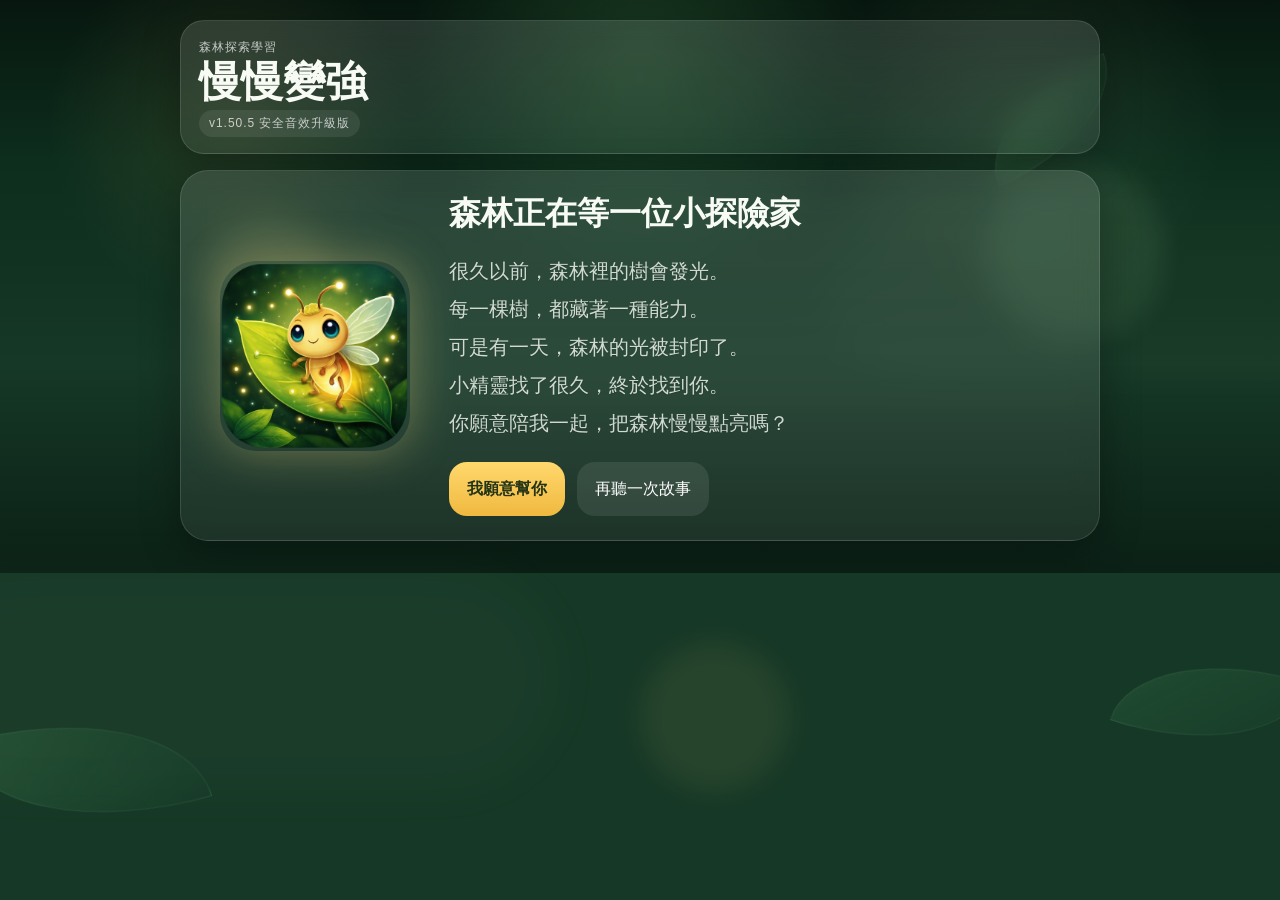
==== commit b38d5c1d: "Add files via upload" ====
--- a/index.html
+++ b/index.html
@@ -9,7 +9,7 @@
   <link rel="apple-touch-icon" sizes="180x180" href="images/icon.png">
   <link rel="icon" type="image/png" sizes="192x192" href="images/icon.png">
   <link rel="shortcut icon" href="images/icon.png">
-  <title>慢慢變強｜螢光森林 v1.50.4 安全音效升級版</title>
+  <title>慢慢變強｜螢光森林 v1.50.5</title>
   <meta name="theme-color" content="#163826">
   <style>
     :root{--bg-1:#07170f;--bg-2:#0d2d1d;--bg-3:#163826;--bg-4:#1f4a33;--gold:#ffd76a;--gold-soft:#fff2b5;--green-soft:#d8f0d8;--text:#f7fbf4;--muted:rgba(247,251,244,.82);--line:rgba(255,255,255,.12);--shadow:0 12px 40px rgba(0,0,0,.32);}
@@ -176,15 +176,15 @@
     @keyframes stoneSink { to { transform: translateY(40px) scale(0.8); opacity: 0; } }
     .path-character { position: absolute; width: 70px; height: 70px; z-index: 50; transition: left 0.4s ease-in-out, top 0.4s cubic-bezier(0.25, 1, 0.5, 1), transform 0.4s ease; filter: drop-shadow(0 10px 8px rgba(0,0,0,0.6)); object-fit: contain; transform-origin: bottom center; pointer-events: none; }
 
-    /* 🌟 大樂修正：解決 iOS 卡片文字被壓扁的問題，強制設定 min-height 護城河 */
+    /* 🌟 大樂進化：防彈級記憶卡片比例，徹底解決手機壓扁問題 */
     .memory-stage { position: relative; width: 100%; min-height: 380px; border-radius: 20px; overflow: hidden; background: radial-gradient(circle at center, #1b3d2a, #0b1c11); border: 2px solid rgba(255,255,255,0.08); box-shadow: inset 0 0 30px rgba(0,0,0,0.8); display: flex; align-items: center; justify-content: center; padding: 20px; }
-    .memory-grid { display: grid; grid-template-columns: repeat(3, 1fr); gap: 14px; width: 100%; max-width: 320px; margin: 0 auto; }
-    .memory-card { aspect-ratio: 3/4; min-height: 110px; perspective: 1000px; cursor: pointer; user-select: none; -webkit-tap-highlight-color: transparent; }
-    .memory-card-inner { width: 100%; height: 100%; position: relative; transition: transform 0.5s cubic-bezier(0.175, 0.885, 0.32, 1.275); transform-style: preserve-3d; }
+    .memory-grid { display: grid; grid-template-columns: repeat(3, 1fr); gap: 14px; width: 100%; max-width: 320px; margin: 0 auto; align-items: start; }
+    .memory-card { position: relative; width: 100%; padding-bottom: 133.33%; perspective: 1000px; cursor: pointer; user-select: none; -webkit-tap-highlight-color: transparent; display: block; }
+    .memory-card-inner { position: absolute; inset: 0; width: 100%; height: 100%; transition: transform 0.5s cubic-bezier(0.175, 0.885, 0.32, 1.275); transform-style: preserve-3d; }
     .memory-card.flipped .memory-card-inner { transform: rotateY(180deg); }
     .memory-card.matched { pointer-events: none; }
     .memory-card.matched .memory-card-inner { opacity: 0; transform: rotateY(180deg) scale(0.5); transition: all 0.5s ease-in-out; }
-    .memory-card-front, .memory-card-back { position: absolute; width: 100%; height: 100%; backface-visibility: hidden; -webkit-backface-visibility: hidden; border-radius: 14px; display: flex; align-items: center; justify-content: center; font-size: 38px; font-weight: 900; box-shadow: 0 6px 12px rgba(0,0,0,0.4); line-height: 1.2; letter-spacing: 1px; white-space: nowrap;}
+    .memory-card-front, .memory-card-back { position: absolute; inset: 0; width: 100%; height: 100%; backface-visibility: hidden; -webkit-backface-visibility: hidden; border-radius: 14px; display: flex; align-items: center; justify-content: center; font-size: 38px; font-weight: 900; box-shadow: 0 6px 12px rgba(0,0,0,0.4); line-height: 1.2; letter-spacing: 1px; white-space: nowrap;}
     .memory-card-back { background-image: url('images/card_back.png'); background-size: cover; background-position: center; border: 2px solid rgba(255,215,106,0.3); background-color: #2d4a36; }
     .memory-card-front { transform: rotateY(180deg); background: linear-gradient(135deg, #fffcf0, #ffedb3); color: #5c3a21; border: 3px solid #ffd76a; text-shadow: 0 1px 2px rgba(255,255,255,0.8); }
 
@@ -224,17 +224,13 @@
     
     .feed-elf-wrap { position: relative; width: 150px; height: 150px; margin-top: 10px; display: flex; justify-content: center; align-items: center; z-index: 5; transition: all 0.3s cubic-bezier(0.175, 0.885, 0.32, 1.275); transform-origin: center center;}
     
-    /* 🌟 大樂的無敵光球：在小精靈背後畫一顆漸層圓球 */
     .feed-elf-wrap::before { content: ''; position: absolute; width: 100px; height: 100px; border-radius: 50%; background: radial-gradient(circle, rgba(255,215,106,0.4) 0%, rgba(255,215,106,0) 70%); transition: all 0.4s ease-out; z-index: -1; opacity: 0; pointer-events: none; }
     
-    /* 🌟 精靈專屬漂浮動畫 */
     @keyframes magicalHover { 0% { top: 0px; } 50% { top: -15px; } 100% { top: 0px; } }
     
-    /* 🌟 終極大絕招：強制沒收圖片濾鏡，蘋果手機絕對畫不出方塊！ */
     .feed-elf-img { position: relative; width: 100%; height: 100%; object-fit: contain; pointer-events: none; transition: transform 0.4s ease-out; animation: magicalHover 3s ease-in-out infinite; filter: none !important; }
     
     .feed-elf-success { transform: scale(1.15); }
-    /* 🌟 吃飽時：點亮背後的光球，保證 100% 圓滑無死角！ */
     .feed-elf-success::before { width: 180px; height: 180px; background: radial-gradient(circle, rgba(255,215,106,0.95) 0%, rgba(255,226,143,0.6) 40%, rgba(255,215,106,0) 70%); opacity: 1; }
     
     .feed-food-container { position: absolute; bottom: 0; left: 0; width: 100%; height: 130px; z-index: 10; }
@@ -254,7 +250,6 @@
     .room-card-btn.is-locked { opacity: 0.65; filter: grayscale(0.6); border-style: dashed; }
     .room-card-btn.is-locked:hover { transform: none; opacity: 0.8; filter: grayscale(0.4); }
     
-    /* 🎵 音樂按鈕 CSS */
     .music-btn { width: 46px; height: 46px; border-radius: 50%; background: linear-gradient(135deg, #ffd76a, #f0b93f); border: 2px solid #fff; display: flex; align-items: center; justify-content: center; cursor: pointer; transition: all 0.3s; flex-shrink: 0; color: #163826; font-size: 24px; box-shadow: 0 4px 12px rgba(0,0,0,0.4);}
     .music-btn.off { background: rgba(255,255,255,0.1); border-color: rgba(255,255,255,0.2); color: rgba(255,255,255,0.4); filter: grayscale(1); box-shadow: none;}
     
@@ -314,7 +309,7 @@
       .path-stone::before { width: 48px; height: 16px; bottom: 3px; }
       
       .memory-stage { min-height: 340px; padding: 15px;}
-      .memory-grid { gap: 10px; max-width: 280px;}
+      .memory-grid { gap: 10px; max-width: 300px;}
       .memory-card-front, .memory-card-back { font-size: 32px; border-radius: 12px; }
 
       .drag-stage { height: 440px; padding-bottom: 25px; }
@@ -348,7 +343,7 @@
       <div>
         <div class="eyebrow">森林探索學習</div>
         <h1>慢慢變強</h1>
-        <div class="version-tag">v1.50.4 安全音效升級版</div>
+        <div class="version-tag">v1.50.5 安全音效升級版</div>
       </div>
     </header>
 
@@ -1380,7 +1375,6 @@
       if(document.getElementById('feedbackLine')) document.getElementById('feedbackLine').textContent = '慢慢來，我們一起試試看。';
       if (q.scene && visualArea && q.uiType !== 'bubble' && q.uiType !== 'puzzle' && q.uiType !== 'path' && q.uiType !== 'match' && q.uiType !== 'drag' && q.uiType !== 'echo' && q.uiType !== 'feed' && q.uiType !== 'math-chant') { const badge = document.createElement('div'); badge.className='scene-badge'; badge.textContent=q.scene; visualArea.appendChild(badge); }
       
-      /* 🌟 重新掛回：數學自動語音順口溜，不需要選選項版 🌟 */
       if (q.uiType === 'math-chant') {
           if(document.getElementById('feedbackLine')) document.getElementById('feedbackLine').textContent = '請跟著小精靈一起大聲唸出來喔！';
           if (q.scene && visualArea) { const badge = document.createElement('div'); badge.className='scene-badge'; badge.textContent=q.scene; visualArea.appendChild(badge); visualArea.classList.remove('collapsed'); }
@@ -1391,9 +1385,14 @@
           stage.style.borderRadius = '24px'; stage.style.border = '2px dashed rgba(255,215,106,0.3)';
           stage.style.display = 'flex'; stage.style.flexDirection = 'column'; stage.style.alignItems = 'center'; stage.style.justifyContent = 'center';
 
+          // 🌟 換成指定的精靈圖 elf.png 🌟
           const elfIcon = document.createElement('img');
-          elfIcon.src = 'images/icon.png'; elfIcon.style.width = '120px'; elfIcon.style.marginBottom = '20px';
-          elfIcon.style.animation = 'magicalHover 3s infinite'; elfIcon.style.filter = 'drop-shadow(0 10px 15px rgba(0,0,0,0.5))';
+          elfIcon.src = 'images/elf.png'; 
+          elfIcon.onerror = function() { this.onerror=null; this.src='images/icon.png'; };
+          elfIcon.style.width = '140px'; 
+          elfIcon.style.marginBottom = '20px';
+          elfIcon.style.animation = 'magicalHover 3s infinite'; 
+          elfIcon.style.filter = 'drop-shadow(0 10px 15px rgba(0,0,0,0.5))';
 
           const bigEquation = document.createElement('div');
           bigEquation.style.fontSize = '64px'; bigEquation.style.fontWeight = '900'; bigEquation.style.color = '#ffd76a';
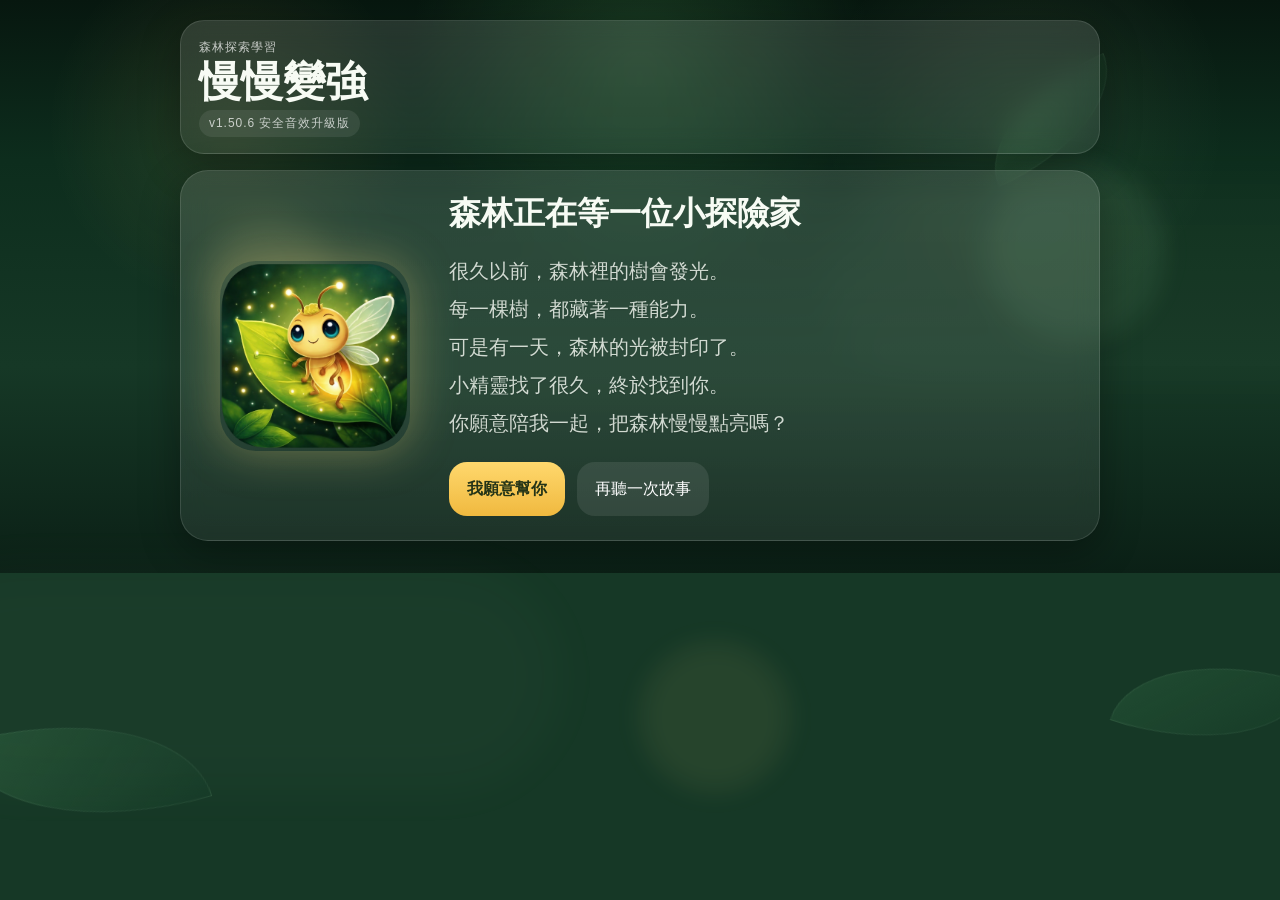
==== commit 2e20c3c5: "Add files via upload" ====
--- a/index.html
+++ b/index.html
@@ -9,7 +9,7 @@
   <link rel="apple-touch-icon" sizes="180x180" href="images/icon.png">
   <link rel="icon" type="image/png" sizes="192x192" href="images/icon.png">
   <link rel="shortcut icon" href="images/icon.png">
-  <title>慢慢變強｜螢光森林 v1.50.5</title>
+  <title>慢慢變強｜螢光森林 v1.50.6</title>
   <meta name="theme-color" content="#163826">
   <style>
     :root{--bg-1:#07170f;--bg-2:#0d2d1d;--bg-3:#163826;--bg-4:#1f4a33;--gold:#ffd76a;--gold-soft:#fff2b5;--green-soft:#d8f0d8;--text:#f7fbf4;--muted:rgba(247,251,244,.82);--line:rgba(255,255,255,.12);--shadow:0 12px 40px rgba(0,0,0,.32);}
@@ -176,7 +176,6 @@
     @keyframes stoneSink { to { transform: translateY(40px) scale(0.8); opacity: 0; } }
     .path-character { position: absolute; width: 70px; height: 70px; z-index: 50; transition: left 0.4s ease-in-out, top 0.4s cubic-bezier(0.25, 1, 0.5, 1), transform 0.4s ease; filter: drop-shadow(0 10px 8px rgba(0,0,0,0.6)); object-fit: contain; transform-origin: bottom center; pointer-events: none; }
 
-    /* 🌟 大樂進化：防彈級記憶卡片比例，徹底解決手機壓扁問題 */
     .memory-stage { position: relative; width: 100%; min-height: 380px; border-radius: 20px; overflow: hidden; background: radial-gradient(circle at center, #1b3d2a, #0b1c11); border: 2px solid rgba(255,255,255,0.08); box-shadow: inset 0 0 30px rgba(0,0,0,0.8); display: flex; align-items: center; justify-content: center; padding: 20px; }
     .memory-grid { display: grid; grid-template-columns: repeat(3, 1fr); gap: 14px; width: 100%; max-width: 320px; margin: 0 auto; align-items: start; }
     .memory-card { position: relative; width: 100%; padding-bottom: 133.33%; perspective: 1000px; cursor: pointer; user-select: none; -webkit-tap-highlight-color: transparent; display: block; }
@@ -191,9 +190,13 @@
     .drag-stage { position: relative; width: 100%; height: 360px; border-radius: 20px; overflow: hidden; background: linear-gradient(to bottom, #1b3d2a, #0b1c11); border: 2px solid rgba(255,255,255,0.08); box-shadow: inset 0 0 30px rgba(0,0,0,0.8); display: flex; flex-direction: column; align-items: center; justify-content: flex-end; padding: 20px; }
     .drag-tree { position: absolute; top: 0; left: 0; width: 100%; height: 180px; background-image: url('images/tree.png'); background-size: cover; background-position: center top; border-radius: 20px 20px 0 0; z-index: 1; pointer-events: none; opacity: 0.9; }
     .drag-fruit-container { position: absolute; top: 0; left: 0; width: 100%; height: 180px; z-index: 10; }
+    
+    /* 🌟 大樂進化：為果子加入專屬被鎖定的 CSS 外觀 */
     .drag-fruit { position: absolute; width: 60px; height: 60px; display: flex; align-items: center; justify-content: center; font-size: 26px; font-weight: 900; color: #fff; text-shadow: 0 2px 4px rgba(0,0,0,0.6); cursor: grab; user-select: none; border-radius: 50%; box-shadow: 0 8px 15px rgba(0,0,0,0.4); z-index: 10; touch-action: none; will-change: transform;}
     .drag-fruit:active { cursor: grabbing; z-index: 11; }
+    .drag-fruit.excluded { opacity: 0.4; filter: grayscale(1); pointer-events: none; }
     .drag-fruit img { position: absolute; inset: 0; width: 100%; height: 100%; object-fit: contain; z-index: -1; pointer-events: none; filter: drop-shadow(0 4px 6px rgba(0,0,0,0.3)); }
+    
     .drag-basket-wrap { position: relative; display: flex; flex-direction: column; align-items: center; margin-top: auto; z-index: 5; padding-bottom: 20px; gap: 12px; }
     .drag-basket { position: relative; width: 140px; height: 120px; display: flex; justify-content: center; align-items: center; transition: all 0.3s; cursor: pointer; touch-action: manipulation; }
     .drag-basket img { position: absolute; inset: 0; width: 100%; height: 100%; object-fit: contain; object-position: center bottom; z-index: -1; pointer-events: none; }
@@ -343,7 +346,7 @@
       <div>
         <div class="eyebrow">森林探索學習</div>
         <h1>慢慢變強</h1>
-        <div class="version-tag">v1.50.5 安全音效升級版</div>
+        <div class="version-tag">v1.50.6 安全音效升級版</div>
       </div>
     </header>
 
@@ -537,7 +540,6 @@
           </div>
         </div>
 
-        <!-- 🌟 修復 iPhone 底部小白條卡住按鈕的問題 -->
         <div style="margin-top:16px; padding-bottom: env(safe-area-inset-bottom); margin-bottom: 15px;">
           <button id="nextQuestionBtn" class="primary-btn hidden-btn" style="width:100%; box-shadow: 0 4px 15px rgba(0,0,0,0.2);" type="button">下一題</button>
         </div>
@@ -562,7 +564,6 @@
           🔔 遊戲聲音：開啟
         </button>
 
-        <!-- 🌟 新增：防汛簽證APP傳承下來的「強制清除快取」按鈕 -->
         <button id="forceClearCacheBtn" style="margin-top:12px; width:100%; min-height:54px; border-radius:18px; background:rgba(255,71,87,0.15); border:1px solid rgba(255,71,87,0.4); color:#ff6b81; font-size:18px; font-weight:bold; cursor:pointer;" type="button">
           ⚠️ 畫面卡住？點此強制清除快取
         </button>
@@ -865,7 +866,10 @@
             if(item.text) {
                 const utter = new SpeechSynthesisUtterance(item.text);
                 utter.lang = 'zh-TW';
-                utter.rate = 0.85; 
+                
+                // 🌟 大樂修正：加入自訂語速選項，預設稍微放慢到 0.85
+                utter.rate = item.rate || 0.85; 
+                
                 const voice = pickVoice(); 
                 if (voice) utter.voice = voice;
                 
@@ -1000,7 +1004,6 @@
         };
     }
 
-    /* 🌟 大樂進化版：自動語音順口溜，不需要選選項了！ */
     function buildTablePractice(table) {
       const list = [];
       for (let step = 1; step <= 9; step += 1) {
@@ -1336,7 +1339,11 @@
     }
 
     function renderQuestion() {
-      setTimeout(() => { window.scrollTo(0, 0); }, 50);
+      // 🌟 大樂進化：針對「單頁式互動遊戲」，徹底取消強制回到最上方的設計，防止畫面跳動暈船！
+      const immersiveTypes = ['drum', 'spotlight', 'bubble', 'puzzle', 'path', 'match', 'drag', 'echo', 'feed', 'math-chant', 'scratch'];
+      if (!immersiveTypes.includes(state.questionList[state.qIndex].uiType)) {
+          setTimeout(() => { window.scrollTo(0, 0); }, 50);
+      }
         
       const q = state.questionList[state.qIndex];  
       state.currentQuestion = q; state.excluded = 0; state.awaitingNext = false;
@@ -1380,12 +1387,12 @@
           if (q.scene && visualArea) { const badge = document.createElement('div'); badge.className='scene-badge'; badge.textContent=q.scene; visualArea.appendChild(badge); visualArea.classList.remove('collapsed'); }
 
           const stage = document.createElement('div');
-          stage.style.width = '100%'; stage.style.padding = '40px 20px'; stage.style.textAlign = 'center';
+          stage.style.width = '100%'; stage.style.padding = '30px 20px'; stage.style.textAlign = 'center';
           stage.style.background = 'radial-gradient(circle, rgba(255,215,106,0.15), transparent)';
           stage.style.borderRadius = '24px'; stage.style.border = '2px dashed rgba(255,215,106,0.3)';
           stage.style.display = 'flex'; stage.style.flexDirection = 'column'; stage.style.alignItems = 'center'; stage.style.justifyContent = 'center';
 
-          // 🌟 換成指定的精靈圖 elf.png 🌟
+          // 🌟 更新小精靈，並微調大小
           const elfIcon = document.createElement('img');
           elfIcon.src = 'images/elf.png'; 
           elfIcon.onerror = function() { this.onerror=null; this.src='images/icon.png'; };
@@ -1394,10 +1401,28 @@
           elfIcon.style.animation = 'magicalHover 3s infinite'; 
           elfIcon.style.filter = 'drop-shadow(0 10px 15px rgba(0,0,0,0.5))';
 
+          // 🌟 將算式拆成上下兩行，避免手機螢幕太小被擠壓
           const bigEquation = document.createElement('div');
-          bigEquation.style.fontSize = '64px'; bigEquation.style.fontWeight = '900'; bigEquation.style.color = '#ffd76a';
-          bigEquation.style.textShadow = '0 4px 15px rgba(0,0,0,0.5)';
-          bigEquation.textContent = `${q.tableBase} × ${q.tableTarget} = ${q.answer}`;
+          bigEquation.style.display = 'flex';
+          bigEquation.style.flexDirection = 'column';
+          bigEquation.style.alignItems = 'center';
+          bigEquation.style.gap = '4px';
+
+          const eqTop = document.createElement('div');
+          eqTop.style.fontSize = '32px';
+          eqTop.style.fontWeight = 'bold';
+          eqTop.style.color = '#fff';
+          eqTop.textContent = `${q.tableBase} × ${q.tableTarget} =`;
+
+          const eqBottom = document.createElement('div');
+          eqBottom.style.fontSize = '72px';
+          eqBottom.style.fontWeight = '900';
+          eqBottom.style.color = '#ffd76a';
+          eqBottom.style.textShadow = '0 4px 15px rgba(0,0,0,0.5)';
+          eqBottom.textContent = q.answer;
+
+          bigEquation.appendChild(eqTop);
+          bigEquation.appendChild(eqBottom);
           
           stage.appendChild(elfIcon); stage.appendChild(bigEquation); optionsWrap.appendChild(stage);
 
@@ -1405,11 +1430,12 @@
               speakSequence([
                   {
                       text: q.speakText,
+                      rate: 0.65, // 🌟 放慢語音精靈的速度，讓小朋友更好跟讀
                       action: () => {
-                          bigEquation.style.transform = 'scale(1.2)'; bigEquation.style.color = '#fff'; bigEquation.style.transition = 'all 0.3s ease';
+                          eqBottom.style.transform = 'scale(1.3)'; eqBottom.style.color = '#fff'; eqBottom.style.transition = 'all 0.3s ease';
                           elfIcon.style.transform = 'scale(1.1)'; elfIcon.style.transition = 'all 0.3s ease';
                           setTimeout(() => {
-                              if(bigEquation) { bigEquation.style.transform = 'scale(1)'; bigEquation.style.color = '#ffd76a'; }
+                              if(eqBottom) { eqBottom.style.transform = 'scale(1)'; eqBottom.style.color = '#ffd76a'; }
                               if(elfIcon) elfIcon.style.transform = 'scale(1)';
                           }, 800);
                       }
@@ -1421,7 +1447,7 @@
                       nextBtn.classList.remove('hidden-btn'); 
                       nextBtn.textContent = (state.qIndex === state.questionList.length - 1) ? '完成口訣！' : '聽下一句';
                       nextBtn.classList.add('pulse-anim');
-                      setTimeout(() => { nextBtn.scrollIntoView(false); }, 100); 
+                      // 🌟 拔除 scrollIntoView，避免畫面被往下扯
                   }
               });
           };
@@ -1483,7 +1509,6 @@
               if(document.getElementById('nextQuestionBtn')) {
                   const nextBtn = document.getElementById('nextQuestionBtn');
                   nextBtn.classList.remove('hidden-btn');
-                  setTimeout(() => { nextBtn.scrollIntoView(false); }, 100);
               }
 
               const reply = `答案是 ${opt.speak}。太好了，森林亮起來了！`;
@@ -1631,7 +1656,6 @@
             if(document.getElementById('nextQuestionBtn')) {
                 const nextBtn = document.getElementById('nextQuestionBtn');
                 nextBtn.classList.remove('hidden-btn');
-                setTimeout(() => { nextBtn.scrollIntoView(false); }, 100);
             }
 
             if(document.getElementById('feedbackLine')) document.getElementById('feedbackLine').textContent = `太棒了！答案就是 ${q.answer}！`;
@@ -1689,7 +1713,6 @@
               if(document.getElementById('nextQuestionBtn')) {
                   const nextBtn = document.getElementById('nextQuestionBtn');
                   nextBtn.classList.remove('hidden-btn');
-                  setTimeout(() => { nextBtn.scrollIntoView(false); }, 100);
               }
 
               let de = '';
@@ -1855,7 +1878,6 @@
                     if(document.getElementById('nextQuestionBtn')) {
                         const nextBtn = document.getElementById('nextQuestionBtn');
                         nextBtn.classList.remove('hidden-btn');
-                        setTimeout(() => { nextBtn.scrollIntoView(false); }, 100);
                     }
                     
                     const replyUI = `${q.leftChar}... ${q.answer}... ${q.targetCombo}！太棒了！`;
@@ -1986,7 +2008,6 @@
         window.onpointerup = () => { isScratching = false; };
         window.ontouchend = () => { isScratching = false; };
       }
-      /* 🌟 翻牌配對 (硬體加速 3D 翻轉) */
       else if (q.uiType === 'match') {
         if(document.getElementById('feedbackLine')) document.getElementById('feedbackLine').textContent = '點擊卡片翻開，找出相同的兩個字！';
         if (q.scene && visualArea) { const badge = document.createElement('div'); badge.className='scene-badge'; badge.textContent=q.scene; visualArea.appendChild(badge); visualArea.classList.remove('collapsed'); }
@@ -2047,7 +2068,6 @@
                                     const nextBtn = document.getElementById('nextQuestionBtn');
                                     if (nextBtn) {
                                         nextBtn.classList.remove('hidden-btn');
-                                        nextBtn.scrollIntoView(false);
                                     }
                                 }, 1500);
                             }
@@ -2076,7 +2096,6 @@
         stage.appendChild(grid);
         optionsWrap.appendChild(stage);
       }
-      /* 🌟 復活：小鹿過河 (真實垂直過河版) */
       else if (q.uiType === 'path') {
         if(document.getElementById('feedbackLine')) document.getElementById('feedbackLine').textContent = '小鹿要過河！點擊正確的石頭讓牠跳過去！';
         
@@ -2091,20 +2110,17 @@
         riverOverlay.className = 'path-river-overlay';
         stage.appendChild(riverOverlay);
 
-        // 小鹿過河的動態捲動座標邏輯 (5題)
-        // 起點永遠在下方 (84%)，新的目標在上方 (70%)
         const targetTop = 70 - (state.qIndex * 13); 
         const charStartTop = state.qIndex === 0 ? 84 : (70 - ((state.qIndex - 1) * 13)); 
 
-        // 取消暗色歷史足跡，只保留小鹿目前腳下的那一顆發光石頭！
         if (state.qIndex > 0) {
             const currentStone = document.createElement('div');
             currentStone.className = 'path-stone';
             currentStone.style.left = `calc(${state.lastPathX}% - 40px)`;
             currentStone.style.top = `${charStartTop}%`;
             currentStone.style.backgroundImage = "url('images/stone.png')";
-            currentStone.style.pointerEvents = 'none'; // 防止阻擋手指點擊新石頭
-            currentStone.style.zIndex = '4'; // 確保在水面上、小鹿下
+            currentStone.style.pointerEvents = 'none'; 
+            currentStone.style.zIndex = '4'; 
             stage.appendChild(currentStone);
         }
 
@@ -2112,10 +2128,8 @@
         character.src = 'images/deer.png';
         character.className = 'path-character';
         
-        // 繼承上次跳躍的 X 座標
         const currentX = state.qIndex === 0 ? 50 : state.lastPathX;
         character.style.left = `calc(${currentX}% - 35px)`;
-        // 第一題站在最下方的岸上，其餘站在前一顆石頭上
         character.style.top = state.qIndex === 0 ? `76%` : `calc(${charStartTop}% - 35px)`; 
         
         character.onerror = function() { 
@@ -2132,11 +2146,10 @@
             const leftPos = xOffsets[idx];
             let topPos = targetTop;
             
-            // 終極防遮擋斜角推進魔法：如果石頭跟小鹿在同一直線上，就把石頭大幅往上推！
             if (Math.abs(leftPos - currentX) < 10) {
-                topPos -= 10; // 大幅往上推，避開小鹿頭部
+                topPos -= 10; 
             } else {
-                topPos += (idx === 1 ? -4 : 6); // 自然的錯落排列
+                topPos += (idx === 1 ? -4 : 6); 
             }
             
             stone.style.left = `calc(${leftPos}% - 40px)`;
@@ -2156,11 +2169,8 @@
                     state.awaitingNext = true;
                     
                     playJumpSound();
-                    
-                    // 記錄這次落點的 X 座標，作為下一題的起點
                     state.lastPathX = leftPos; 
                     
-                    // 小鹿跳向新石頭
                     character.style.left = `calc(${leftPos}% - 35px)`;
                     character.style.top = `calc(${topPos}% - 35px)`; 
                     character.style.transform = 'scale(1.3) rotate(5deg)';
@@ -2175,27 +2185,23 @@
                     if(document.getElementById('feedbackLine')) document.getElementById('feedbackLine').textContent = reply; 
                     speak(reply);
 
-                    // 終極一躍：最後一題加碼跳上對岸
                     if (state.qIndex === state.questionList.length - 1) {
                         setTimeout(() => {
                             playJumpSound();
                             character.style.left = `calc(50% - 35px)`; 
-                            character.style.top = `2%`; // 跳到畫面最頂端的草地上
+                            character.style.top = `2%`; 
                             character.style.transform = 'scale(1.2)';
                             setTimeout(() => character.style.transform = 'scale(1)', 400);
                             
-                            // 延遲顯示「過關按鈕」並加入語音，等待孩子手動點擊
                             setTimeout(() => {
                                 const nextBtn = document.getElementById('nextQuestionBtn');
                                 if (nextBtn) {
                                     nextBtn.classList.remove('hidden-btn');
-                                    setTimeout(() => { nextBtn.scrollIntoView(false); }, 100);
                                     speak('太棒了，成功過河！請點擊下方按鈕領取獎勵！');
                                 }
                             }, 1000);
                         }, 1200);
                     } else {
-                        /* 延長等待時間至 2.5 秒，讓語音不會跟下一題打架 */
                         setTimeout(() => {
                             const nextBtn = document.getElementById('nextQuestionBtn');
                             if (nextBtn) nextBtn.click();
@@ -2221,7 +2227,6 @@
         stage.appendChild(character);
         optionsWrap.appendChild(stage);
       }
-    /* 🌟 數學：精靈餵食大挑戰版 (無敵光球完美啟動版) */
       else if (q.uiType === 'feed') {
         if(document.getElementById('feedbackLine')) document.getElementById('feedbackLine').textContent = q.feedPrompt || '肚子好餓喔！請餵我正確的答案！';
         
@@ -2364,8 +2369,6 @@
                         food.style.opacity = '0'; 
                         
                         elfImg.style.transform = `scale(${baseScale + 0.2})`;
-                        
-                        // 🌟 大樂修正：啟動外層的 CSS 光球魔法！
                         elfWrap.classList.add('feed-elf-success');
                         
                         if (state.qIndex === state.questionList.length - 1) {
@@ -2379,12 +2382,10 @@
                                 };
                                 elfImg.src = fullPaths[0]; 
                                 elfImg.style.transform = `scale(${baseScale + 0.1})`;
-                                // 🌟 為了慶祝吃飽，最後一題光球就不關了，讓他一直發光！
                             }, 400); 
                         } else {
                             setTimeout(() => {
                                 elfImg.style.transform = `scale(${baseScale})`;
-                                // 🌟 平常的題目吃完後，關閉光球
                                 elfWrap.classList.remove('feed-elf-success');
                             }, 800);
                         }
@@ -2392,7 +2393,6 @@
                         if(document.getElementById('nextQuestionBtn')) {
                             const nextBtn = document.getElementById('nextQuestionBtn');
                             nextBtn.classList.remove('hidden-btn');
-                            setTimeout(() => { nextBtn.scrollIntoView(false); }, 100);
                         }
                         
                         let de = '';
@@ -2422,7 +2422,7 @@
                         food.classList.add('excluded');
                         
                         origX = 0; origY = 0;
-                        food.style.transition = 'transform 0.4s cubic-bezier(0.175, 0.885, 0.32, 1.275)';
+                        food.style.transition = 'transform 0.5s cubic-bezier(0.175, 0.885, 0.32, 1.275)';
                         food.style.transform = `translate(0px, 0px)`;
                         elfImg.style.transform = `scale(${baseScale})`;
                         
@@ -2434,7 +2434,7 @@
                     }
                 } else {
                     origX = 0; origY = 0;
-                    food.style.transition = 'transform 0.4s cubic-bezier(0.175, 0.885, 0.32, 1.275)';
+                    food.style.transition = 'transform 0.5s cubic-bezier(0.175, 0.885, 0.32, 1.275)';
                     food.style.transform = `translate(0px, 0px)`;
                     elfImg.style.transform = `scale(${baseScale})`;
                 }
@@ -2444,7 +2444,6 @@
         stage.appendChild(foodContainer);
         optionsWrap.appendChild(stage);
       }
-      /* 🌟 全新進化版：回聲谷即時聲控 (字隨音動、魔術揭曉拼音版) */
       else if (q.uiType === 'echo') {
         if(document.getElementById('feedbackLine')) document.getElementById('feedbackLine').textContent = '聽完語音，按下麥克風大聲唸出來吧！';
         
@@ -2455,7 +2454,6 @@
         echoBg.className = 'echo-bg';
         stage.appendChild(echoBg);
         
-        // 🌟 分離注音符號，並準備最後揭曉的直立拼音
         const p1 = q.targetCombo.charAt(0);
         const p2 = q.targetCombo.charAt(1);
         
@@ -2484,19 +2482,16 @@
         stage.appendChild(resultBox);
         optionsWrap.appendChild(stage);
         
-        // 🌟 定義專屬的語音連動動畫魔法
         q.playVoice = () => {
             const p1El = document.getElementById('echo-p1');
             const p2El = document.getElementById('echo-p2');
             const comboEl = document.getElementById('echo-combo');
             
-            // 重置所有動畫狀態
             if(p1El) { p1El.style.color = '#ffd76a'; p1El.style.transform = 'scale(1)'; }
             if(p2El) { p2El.style.color = '#ffd76a'; p2El.style.transform = 'scale(1)'; }
             if(comboEl) { comboEl.classList.remove('show'); }
             if(resultBox) { resultBox.textContent = '請聽語音示範...'; }
 
-            // 啟動精準語音序列
             speakSequence([
                 { text: "請按下麥克風，大聲唸出", delay: 200 },
                 { 
@@ -2514,7 +2509,7 @@
                     text: p2, 
                     delay: 200,
                     action: () => {
-                        if(p1El) p1El.style.color = '#ffd76a'; // 恢復上一個字
+                        if(p1El) p1El.style.color = '#ffd76a'; 
                         if(p2El) {
                             p2El.style.color = '#ff6b81';
                             p2El.style.transform = 'scale(1.4)';
@@ -2526,7 +2521,7 @@
                     text: q.soundWord, 
                     action: () => {
                         if(p2El) p2El.style.color = '#ffd76a';
-                        if(comboEl) comboEl.classList.add('show'); // 🌟 魔術揭曉直立拼音
+                        if(comboEl) comboEl.classList.add('show'); 
                         if(resultBox) resultBox.textContent = '換你囉！按麥克風說話';
                     }
                 }
@@ -2539,7 +2534,7 @@
             resultBox.innerHTML = '⚠️ 你的瀏覽器不支援語音辨識喔！<br><small>請使用 Android Chrome 或 iOS Safari</small>';
             micBtn.style.opacity = '0.5';
             micBtn.style.pointerEvents = 'none';
-            q.playVoice(); // 即使不支援語音輸入，也要播放超炫的動畫教學
+            q.playVoice(); 
         } else {
             const recognition = new SpeechRecognition();
             recognition.lang = 'zh-TW';
@@ -2549,7 +2544,6 @@
             
             let isRecognizing = false;
             
-            // 🌟 改用 onclick 觸發
             micBtn.onclick = () => {
                 if (state.awaitingNext || speakingNow) return;
                 
@@ -2600,13 +2594,11 @@
                     micBtn.classList.remove('listening');
                     micBtn.style.background = '#2ed573';
                     micBtn.style.borderColor = '#fff';
-                    // 🌟 答對時避免顯示奇怪的同音中文字，改顯示注音
                     resultBox.textContent = `太棒了！是：「${q.targetCombo}」`;
                     
                     if(document.getElementById('nextQuestionBtn')) {
                         const nextBtn = document.getElementById('nextQuestionBtn');
                         nextBtn.classList.remove('hidden-btn');
-                        setTimeout(() => { nextBtn.scrollIntoView(false); }, 100);
                     }
                     const replyUI = `太棒了！你唸出了：「${q.targetCombo}」！`;
                     const replySpeak = `太棒了！你唸得非常標準！`;
@@ -2619,7 +2611,6 @@
                     state.roundMistakes += 1;
                     playSplashSound();
                     
-                    // 🌟 答錯時避免顯示中文字讓孩子困惑
                     resultBox.textContent = `沒有聽清楚喔...`;
                     let replyUI = `聽起來不太像喔，再試一次吧！`;
                     let replySpeak = replyUI;
@@ -2645,7 +2636,6 @@
                                 if(document.getElementById('nextQuestionBtn')) {
                                     const nextBtn = document.getElementById('nextQuestionBtn');
                                     nextBtn.classList.remove('hidden-btn');
-                                    setTimeout(() => { nextBtn.scrollIntoView(false); }, 100);
                                 }
                                 speak('太棒了！');
                                 skipBtn.remove();
@@ -2679,7 +2669,6 @@
                 }
             };
             
-            // 🌟 進入題目時，自動播放一次精彩的教學動畫
             q.playVoice();
         }
       }
@@ -2695,7 +2684,6 @@
         });
       }
 
-      // 🌟 觸發其他房間的語音
       if (q.uiType !== 'echo' && q.uiType !== 'bubble' && q.uiType !== 'scratch' && q.uiType !== 'math-chant') {
           speak(q.speakText); 
       } else if (q.uiType === 'bubble') {
@@ -2712,7 +2700,6 @@
         if(document.getElementById('nextQuestionBtn')) {
             const nextBtn = document.getElementById('nextQuestionBtn');
             nextBtn.classList.remove('hidden-btn');
-            setTimeout(() => { nextBtn.scrollIntoView(false); }, 100);
         }
         
         let de = '';
@@ -2764,24 +2751,21 @@
       };
     }
 
-    /* 事件綁定 */
     document.querySelectorAll('[data-mode]').forEach(btn => { btn.onclick = () => buildRoomSelect(btn.dataset.mode); });
     if(document.getElementById('backHomeBtn')) document.getElementById('backHomeBtn').onclick = () => { stopSpeech(); showScreen(state.mode === 'home' ? 'home' : 'roomSelect'); };
     if(document.getElementById('roomSelectBackBtn')) document.getElementById('roomSelectBackBtn').onclick = () => { showScreen('home'); updateHome(); };
     if(document.getElementById('resultHomeBtn')) document.getElementById('resultHomeBtn').onclick = () => { if(state.mode === 'today') { showScreen('home'); } else { showScreen('roomSelect'); } updateHome(); };
     
-    // 🌟 綁定再來一局按鈕
     if(document.getElementById('resultReplayBtn')) {
         document.getElementById('resultReplayBtn').onclick = () => { 
             if(state.subMode) {
-                startSubMode(state.subMode); // 重新開始同一個模式
+                startSubMode(state.subMode); 
             } else {
                 showScreen('roomSelect');
             }
         }; 
     }
     
-    // 🌟 完美綁定統一的音效按鈕：如果該房間有專屬的語音連動魔法，就觸發它！
     if(document.getElementById('topSpeakBtn')) {
         document.getElementById('topSpeakBtn').onclick = () => { 
             if(speakingNow) {
@@ -2796,7 +2780,6 @@
         };
     }
 
-    // 起始流程
     if(document.getElementById('introAcceptBtn')) document.getElementById('introAcceptBtn').onclick = () => { showScreen('name'); renderNameGrid(document.getElementById('nameGrid'), state.spiritName, SPIRIT_NAMES, (n,b)=>{state.selectedName=n;[...document.getElementById('nameGrid').children].forEach(c=>c.classList.remove('selected'));b.classList.add('selected');document.getElementById('confirmNameBtn').disabled=false;}); };
     if(document.getElementById('confirmNameBtn')) document.getElementById('confirmNameBtn').onclick = () => { state.spiritName = state.selectedName; showScreen('title'); renderNameGrid(document.getElementById('titleGrid'), state.playerTitle, PLAYER_TITLES, (n,b)=>{state.selectedTitle=n;[...document.getElementById('titleGrid').children].forEach(c=>c.classList.remove('selected'));b.classList.add('selected');document.getElementById('confirmTitleBtn').disabled=false;}); };
     if(document.getElementById('confirmTitleBtn')) document.getElementById('confirmTitleBtn').onclick = () => { state.playerTitle = state.selectedTitle; showScreen('bond'); };
@@ -2811,11 +2794,6 @@
 
     if (state.spiritName && state.playerTitle) { updateHome(); showScreen('home'); }
 
-// ==========================================
-    // 🌟 設定頁面與「強制清除快取」事件綁定 🌟
-    // ==========================================
-    
-    // 綁定首頁的「設定」按鈕打開設定畫面
     if(document.getElementById('homeSettingBtn')) {
         document.getElementById('homeSettingBtn').onclick = () => {
             showScreen('settings');
@@ -2826,12 +2804,10 @@
         };
     }
     
-    // 設定畫面的三個基本按鈕
     if(document.getElementById('settingsCancelBtn')) document.getElementById('settingsCancelBtn').onclick = () => showScreen('home');
     if(document.getElementById('settingsSaveBtn')) document.getElementById('settingsSaveBtn').onclick = () => { state.spiritName = state.selectedName; state.playerTitle = state.selectedTitle; saveState(); updateHome(); showScreen('home'); showToast('設定已儲存！'); };
     if(document.getElementById('settingsResetBtn')) document.getElementById('settingsResetBtn').onclick = () => { if(confirm('確定要清除所有進度嗎？這無法復原喔！')) { safeStorage.clear(); window.location.href = window.location.pathname; } };
 
-    // 🌟 全域音效總開關 🌟
     if(document.getElementById('toggleSfxBtn')) {
         const sfxBtn = document.getElementById('toggleSfxBtn');
         const updateSfxBtnState = () => {
@@ -2859,7 +2835,6 @@
         };
     }
 
-    // 🌟 安全的沉浸式 BGM 音樂系統 (延遲啟動防當機版) 🌟
     let bgmAudio = null;
     let isBgmEnabled = safeStorage.get('mm_bgm') !== 'false'; 
     let isBgmPlaying = false;
@@ -2906,7 +2881,6 @@
     if (document.getElementById('quizMusicBtn')) document.getElementById('quizMusicBtn').onclick = toggleBgm;
     updateBgmBtnUI();
     
-    // 等待使用者第一次觸控畫面後，才安全建立並播放音樂，避開蘋果與安卓的自動播放防護
     document.body.addEventListener('pointerdown', () => { 
         if (isBgmEnabled && !isBgmPlaying && window.isSfxEnabled !== false) { 
             playBgmSafely(); 
@@ -2914,12 +2888,10 @@
     }, { once: true });
 
 
-    // 🚀 絕招：強制清除快取！
     if(document.getElementById('forceClearCacheBtn')) {
         document.getElementById('forceClearCacheBtn').onclick = () => {
             if(confirm('確定要強制清除快取並重新載入嗎？\n(放心，這不會刪除您的星星和遊戲進度喔！)\n\n※ 適合用在圖片沒更新、畫面卡住的時候 ※')) {
                 
-                // 1. 拔除離線服務工作者 (Service Worker)
                 if ('serviceWorker' in navigator) {
                     navigator.serviceWorker.getRegistrations().then(function(registrations) {
                         for(let registration of registrations) { 
@@ -2928,7 +2900,6 @@
                     });
                 }
                 
-                // 2. 清除瀏覽器底層的 Cache Storage 圖片暫存
                 try {
                     if (window.caches) {
                         caches.keys().then(function(names) {
@@ -2937,7 +2908,6 @@
                     }
                 } catch(e) {}
                 
-                // 3. 強制刷新網頁，並加上專屬時間戳記，打破手機最後的倔強！
                 showToast('正在清除快取，即將重新載入...');
                 setTimeout(() => {
                     window.location.href = window.location.pathname + '?clear=' + new Date().getTime();
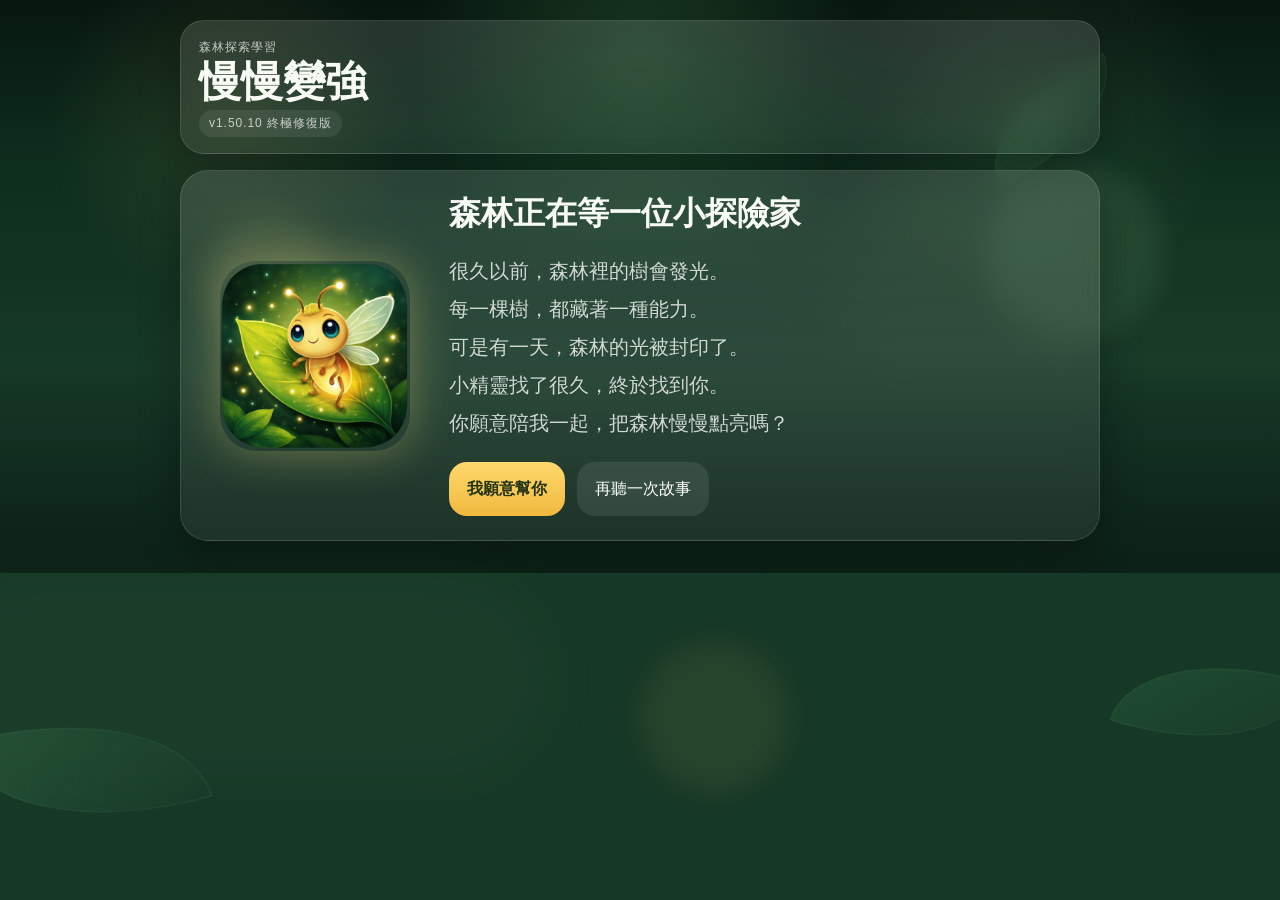
==== commit 19909ec1: "Add files via upload 抓流星(穩定版)" ====
--- a/index.html
+++ b/index.html
@@ -1,4 +1,4 @@
-﻿<!DOCTYPE html>
+<!DOCTYPE html>
 <html lang="zh-TW">
 <head>
   <meta charset="UTF-8">
@@ -9,7 +9,7 @@
   <link rel="apple-touch-icon" sizes="180x180" href="images/icon.png">
   <link rel="icon" type="image/png" sizes="192x192" href="images/icon.png">
   <link rel="shortcut icon" href="images/icon.png">
-  <title>慢慢變強｜螢光森林 v1.50.6</title>
+  <title>慢慢變強｜螢光森林 v1.50.10 終極修復版</title>
   <meta name="theme-color" content="#163826">
   <style>
     :root{--bg-1:#07170f;--bg-2:#0d2d1d;--bg-3:#163826;--bg-4:#1f4a33;--gold:#ffd76a;--gold-soft:#fff2b5;--green-soft:#d8f0d8;--text:#f7fbf4;--muted:rgba(247,251,244,.82);--line:rgba(255,255,255,.12);--shadow:0 12px 40px rgba(0,0,0,.32);}
@@ -176,9 +176,10 @@
     @keyframes stoneSink { to { transform: translateY(40px) scale(0.8); opacity: 0; } }
     .path-character { position: absolute; width: 70px; height: 70px; z-index: 50; transition: left 0.4s ease-in-out, top 0.4s cubic-bezier(0.25, 1, 0.5, 1), transform 0.4s ease; filter: drop-shadow(0 10px 8px rgba(0,0,0,0.6)); object-fit: contain; transform-origin: bottom center; pointer-events: none; }
 
+    /* 🌟 防彈級記憶卡片比例 */
     .memory-stage { position: relative; width: 100%; min-height: 380px; border-radius: 20px; overflow: hidden; background: radial-gradient(circle at center, #1b3d2a, #0b1c11); border: 2px solid rgba(255,255,255,0.08); box-shadow: inset 0 0 30px rgba(0,0,0,0.8); display: flex; align-items: center; justify-content: center; padding: 20px; }
     .memory-grid { display: grid; grid-template-columns: repeat(3, 1fr); gap: 14px; width: 100%; max-width: 320px; margin: 0 auto; align-items: start; }
-    .memory-card { position: relative; width: 100%; padding-bottom: 133.33%; perspective: 1000px; cursor: pointer; user-select: none; -webkit-tap-highlight-color: transparent; display: block; }
+    .memory-card { position: relative; width: 100%; padding-bottom: 133.33%; min-height: 110px; perspective: 1000px; cursor: pointer; user-select: none; -webkit-tap-highlight-color: transparent; display: block; }
     .memory-card-inner { position: absolute; inset: 0; width: 100%; height: 100%; transition: transform 0.5s cubic-bezier(0.175, 0.885, 0.32, 1.275); transform-style: preserve-3d; }
     .memory-card.flipped .memory-card-inner { transform: rotateY(180deg); }
     .memory-card.matched { pointer-events: none; }
@@ -191,10 +192,10 @@
     .drag-tree { position: absolute; top: 0; left: 0; width: 100%; height: 180px; background-image: url('images/tree.png'); background-size: cover; background-position: center top; border-radius: 20px 20px 0 0; z-index: 1; pointer-events: none; opacity: 0.9; }
     .drag-fruit-container { position: absolute; top: 0; left: 0; width: 100%; height: 180px; z-index: 10; }
     
-    /* 🌟 大樂進化：為果子加入專屬被鎖定的 CSS 外觀 */
+    /* 🌟 為果子加入專屬被鎖定的 CSS 外觀（防完全隱形） */
     .drag-fruit { position: absolute; width: 60px; height: 60px; display: flex; align-items: center; justify-content: center; font-size: 26px; font-weight: 900; color: #fff; text-shadow: 0 2px 4px rgba(0,0,0,0.6); cursor: grab; user-select: none; border-radius: 50%; box-shadow: 0 8px 15px rgba(0,0,0,0.4); z-index: 10; touch-action: none; will-change: transform;}
     .drag-fruit:active { cursor: grabbing; z-index: 11; }
-    .drag-fruit.excluded { opacity: 0.4; filter: grayscale(1); pointer-events: none; }
+    .drag-fruit.excluded { opacity: 0.85; filter: grayscale(0.8) brightness(0.7); pointer-events: none; }
     .drag-fruit img { position: absolute; inset: 0; width: 100%; height: 100%; object-fit: contain; z-index: -1; pointer-events: none; filter: drop-shadow(0 4px 6px rgba(0,0,0,0.3)); }
     
     .drag-basket-wrap { position: relative; display: flex; flex-direction: column; align-items: center; margin-top: auto; z-index: 5; padding-bottom: 20px; gap: 12px; }
@@ -222,23 +223,20 @@
     .vertical-pinyin-echo.show { opacity: 1; transform: scale(1); }
     
     .feed-stage { position: relative; width: 100%; height: 350px; border-radius: 20px; overflow: hidden; background: linear-gradient(to bottom, #1a3622, #0d2015); border: 2px solid rgba(255,255,255,0.08); box-shadow: inset 0 0 30px rgba(0,0,0,0.8); display: flex; flex-direction: column; align-items: center; justify-content: space-between; padding: 20px; touch-action: none; }
-    
     .feed-bg { position: absolute; inset: 0; background-image: url('images/feed_bg.png'), url('feed_bg.png'); background-size: cover; background-position: center bottom; opacity: 0.85; pointer-events: none; z-index: 1;}
-    
     .feed-elf-wrap { position: relative; width: 150px; height: 150px; margin-top: 10px; display: flex; justify-content: center; align-items: center; z-index: 5; transition: all 0.3s cubic-bezier(0.175, 0.885, 0.32, 1.275); transform-origin: center center;}
-    
     .feed-elf-wrap::before { content: ''; position: absolute; width: 100px; height: 100px; border-radius: 50%; background: radial-gradient(circle, rgba(255,215,106,0.4) 0%, rgba(255,215,106,0) 70%); transition: all 0.4s ease-out; z-index: -1; opacity: 0; pointer-events: none; }
     
     @keyframes magicalHover { 0% { top: 0px; } 50% { top: -15px; } 100% { top: 0px; } }
     
     .feed-elf-img { position: relative; width: 100%; height: 100%; object-fit: contain; pointer-events: none; transition: transform 0.4s ease-out; animation: magicalHover 3s ease-in-out infinite; filter: none !important; }
-    
     .feed-elf-success { transform: scale(1.15); }
     .feed-elf-success::before { width: 180px; height: 180px; background: radial-gradient(circle, rgba(255,215,106,0.95) 0%, rgba(255,226,143,0.6) 40%, rgba(255,215,106,0) 70%); opacity: 1; }
     
     .feed-food-container { position: absolute; bottom: 0; left: 0; width: 100%; height: 130px; z-index: 10; }
     .feed-food { position: absolute; width: 80px; height: 80px; display: flex; align-items: center; justify-content: center; font-size: 36px; font-weight: 900; color: #fff; text-shadow: 0 3px 6px rgba(0,0,0,0.8); cursor: grab; user-select: none; border-radius: 50%; z-index: 10; touch-action: none; will-change: transform; }
     .feed-food:active { cursor: grabbing; z-index: 11; }
+    .feed-food.excluded { opacity: 0.85; filter: grayscale(0.8) brightness(0.7); pointer-events: none; }
     .feed-food img { position: absolute; inset: 0; width: 100%; height: 100%; object-fit: contain; z-index: -1; pointer-events: none; filter: drop-shadow(0 6px 8px rgba(0,0,0,0.4)); }
 
     @keyframes pulse { 0% {transform: scale(1);} 50% {transform: scale(1.02);} 100% {transform: scale(1);} }
@@ -271,6 +269,23 @@
     .garden-stage-display{display:grid;grid-template-columns:120px 1fr;gap:16px;align-items:center}
     .garden-big-visual{font-size:64px;display:flex;align-items:center;justify-content:center;min-height:100px;border-radius:20px;background:rgba(255,255,255,.08)}
     .hidden-btn{display:none !important;}
+
+    /* ===== 🌠 流星捕捉 meteor ===== */
+    .meteor-stage { position: relative; width: 100%; height: 350px; overflow: hidden; border-radius: 20px; border: 2px solid rgba(255,255,255,0.1); box-shadow: inset 0 0 40px rgba(0,0,0,0.8), 0 0 0 1px rgba(255,215,106,0.08); }
+    .meteor-bg { position: absolute; inset: 0; background-image: url('images/meteor_bg.png'), url('images/meteor_bg.jpg'); background-size: cover; background-position: center; z-index: 0; }
+    .meteor-bg::after { content: ''; position: absolute; inset: 0; background: linear-gradient(to bottom, rgba(5,10,25,0.35) 0%, rgba(10,18,40,0.15) 60%, rgba(5,10,25,0.5) 100%); z-index: 1; pointer-events: none; }
+    /* ⚠️ transition 只保留 filter/opacity，絕不包含 transform（會和 animation 打架） */
+    .meteor-entity { position: absolute; width: 82px; height: 82px; cursor: pointer; z-index: 10; display: flex; align-items: center; justify-content: center; user-select: none; -webkit-user-select: none; touch-action: manipulation; transition: filter 0.25s ease, opacity 0.3s ease; }
+    /* :active 也不能用 transform，改用 filter 回饋 */
+    .meteor-entity:active { filter: brightness(1.3); }
+    .meteor-img { position: absolute; inset: 0; width: 100%; height: 100%; object-fit: contain; pointer-events: none; z-index: -1; filter: drop-shadow(0 4px 12px rgba(255,200,80,0.55)); }
+    .meteor-text { position: relative; z-index: 2; font-size: 26px; font-weight: 900; color: #fff; text-shadow: 0 2px 8px rgba(0,0,0,0.9), 0 0 18px rgba(255,220,100,0.7); pointer-events: none; white-space: nowrap; letter-spacing: 1px; }
+    /* translateY 需超過 舞台高度(350) + 流星高度(82) + top偏移(90) = 522px，用 560px 確保出界 */
+    @keyframes meteorFall { 0% { transform: translateY(0); } 100% { transform: translateY(560px); } }
+    .meteor-entity.correct-meteor { animation-play-state: paused !important; filter: drop-shadow(0 0 28px #ffd76a) drop-shadow(0 0 50px #ffb300) brightness(1.8) !important; outline: 3px solid #ffd76a; outline-offset: 4px; pointer-events: none; }
+    .meteor-entity.wrong-meteor { opacity: 0 !important; pointer-events: none; }
+    .meteor-entity.paused-meteor { animation-play-state: paused !important; filter: brightness(0.35) grayscale(0.8) !important; pointer-events: none; }
+    @media (max-width:760px) { .meteor-stage { height: 300px; } .meteor-entity { width: 70px; height: 70px; } .meteor-text { font-size: 22px; } }
 
     @media (max-width:760px){
       .app-shell{width:min(100%,calc(100% - 20px)); padding-top: 30px; padding-top: max(30px, env(safe-area-inset-top));} 
@@ -324,15 +339,8 @@
       
       .echo-stage { height: 400px; }
       .mic-btn { width: 100px; height: 100px; font-size: 50px;}
-      .echo-pinyin-target { font-size: 42px; margin-bottom: 20px; gap: 12px;}
+      .echo-pinyin-target { font-size: 42px; margin-bottom: 20px;}
       .echo-result { font-size: 20px; min-height: 40px; padding: 8px 16px; margin-top: 20px;}
-      .echo-combo-wrap { width: 40px; }
-      .vertical-pinyin-echo { font-size: 36px; }
-
-      .feed-stage { height: 380px; padding-bottom: 15px; justify-content: flex-end; }
-      .feed-elf-wrap { width: 160px; height: 160px; margin-top: 5px; margin-bottom: auto;}
-      .feed-food-container { height: 150px; }
-      .feed-food { width: 65px; height: 65px; font-size: 28px; }
     }
   </style>
 </head>
@@ -346,7 +354,7 @@
       <div>
         <div class="eyebrow">森林探索學習</div>
         <h1>慢慢變強</h1>
-        <div class="version-tag">v1.50.6 安全音效升級版</div>
+        <div class="version-tag">v1.50.10 終極修復版</div>
       </div>
     </header>
 
@@ -462,7 +470,7 @@
           <div class="growth-head" style="margin-bottom:12px;"><h3>我的種子袋</h3></div>
           <div class="growth-grid">
             <div class="growth-pill"><span>普通種子</span><strong id="gardenSeedNormalText">0 顆</strong></div>
-            <div class="growth-pill"><span>稀重種子</span><strong id="gardenSeedRareText">0 顆</strong></div>
+            <div class="growth-pill"><span>稀有種子</span><strong id="gardenSeedRareText">0 顆</strong></div>
             <div class="growth-pill"><span>星光種子</span><strong id="gardenSeedStarText">0 顆</strong></div>
             <div class="growth-pill"><span>已種下</span><strong id="gardenPlantedText">0 顆</strong></div>
           </div>
@@ -866,9 +874,7 @@
             if(item.text) {
                 const utter = new SpeechSynthesisUtterance(item.text);
                 utter.lang = 'zh-TW';
-                
-                // 🌟 大樂修正：加入自訂語速選項，預設稍微放慢到 0.85
-                utter.rate = item.rate || 0.85; 
+                utter.rate = item.rate || 0.5; 
                 
                 const voice = pickVoice(); 
                 if (voice) utter.voice = voice;
@@ -956,7 +962,7 @@
       ],
       forest: [
         { key:'forest-catch', emoji:'🧚', title:'抓精靈', desc:'【捕捉類】綜合測驗！抓出正確的小精靈。', locked: true },
-        { key:'forest-meteor', emoji:'🌠', title:'流星捕捉', desc:'【捕捉類】接住天上掉下來的流星答案。', locked: true },
+        { key:'forest-meteor', emoji:'🌠', title:'流星捕捉', desc:'【捕捉類】接住天上掉下來的流星答案。', locked: false },
         { key:'forest-maze', emoji:'🗺️', title:'森林迷宮', desc:'【路徑類】在迷宮路口選出正確的答案前進。', locked: true },
         { key:'forest-parkour', emoji:'🏃', title:'森林跑酷', desc:'【動作類】極速挑戰！3秒內選出正確的路。', locked: true },
         { key:'forest-lightning', emoji:'⚡', title:'閃電選擇', desc:'【動作類】限時內極速答題。', locked: true },
@@ -1181,6 +1187,7 @@
             speakText: `請找出，${p1}，${p2}，${soundWord}，把它收進籃子裡`, 
             answer: targetCombo, 
             soundWord: soundWord, 
+            targetCombo: targetCombo, 
             basketText: `${p1} + ${p2}`, 
             options: options.map(o => ({text: o, speak: COMBO_SOUND[o] || o})), 
             uiType: 'drag', 
@@ -1210,6 +1217,80 @@
             uiType: 'echo', 
             scene: '🗣️ 按下麥克風，大聲說出答案！' 
         });
+      }
+      return list;
+    }
+
+    function buildForestMeteorSet() {
+      const list = [];
+      for (let i = 0; i < 5; i++) {
+        const typeRoll = Math.random();
+        
+        if (typeRoll < 0.34) {
+          // ── Math 類 ──
+          const table = randomInt(2, 9);
+          const step = randomInt(1, 9);
+          const answer = table * step;
+          const candidates = [];
+          [answer - table, answer + table, answer - 2, answer + 3].forEach(n => {
+            if (n > 0 && n <= 81 && n !== answer && !candidates.includes(n)) candidates.push(n);
+          });
+          while (candidates.length < 3) {
+            const c = answer + (Math.random() > 0.5 ? 1 : -1) * (table + candidates.length + 1);
+            if (c > 0 && c <= 81 && c !== answer && !candidates.includes(c)) candidates.push(c);
+          }
+          const options = shuffle([
+            { text: String(answer), speak: numberToZh(answer) },
+            { text: String(candidates[0]), speak: numberToZh(candidates[0]) },
+            { text: String(candidates[1]), speak: numberToZh(candidates[1]) },
+            { text: String(candidates[2]), speak: numberToZh(candidates[2]) }
+          ]);
+          list.push({
+            area: '森林冒險', kind: 'forest-meteor',
+            promptText: `${table} × ${step} = ?`,
+            speakText: `${numberToZh(table)}乘以${numberToZh(step)}等於幾？接住正確的流星！`,
+            answer: String(answer), options, uiType: 'meteor',
+            scene: '🌠 接住寫著正確答案的流星！'
+          });
+
+        } else if (typeRoll < 0.67) {
+          // ── Pinyin 類 ──
+          const targetCombo = randomItem(COMBO_SET);
+          const soundWord = COMBO_SOUND[targetCombo];
+          const p1 = targetCombo.charAt(0);
+          const p2 = targetCombo.charAt(1);
+          let pool = shuffle([...COMBO_SET].filter(c => c !== targetCombo));
+          const fakes = pool.slice(0, 3);
+          const options = shuffle([
+            { text: targetCombo, speak: soundWord },
+            ...fakes.map(f => ({ text: f, speak: COMBO_SOUND[f] || f }))
+          ]);
+          list.push({
+            area: '森林冒險', kind: 'forest-meteor',
+            promptText: `請抓住「${targetCombo}」`,
+            speakText: `請接住，${p1}，${p2}，${soundWord}！`,
+            answer: targetCombo, options, uiType: 'meteor',
+            scene: '🌠 接住寫著正確拼音的流星！'
+          });
+
+        } else {
+          // ── Symbol 類 ──
+          const allSymbols = [...SYMBOL_SET];
+          const answer = randomItem(allSymbols);
+          let pool = shuffle(allSymbols.filter(s => s !== answer));
+          const fakes = pool.slice(0, 3);
+          const options = shuffle([
+            { text: answer, speak: answer },
+            ...fakes.map(f => ({ text: f, speak: f }))
+          ]);
+          list.push({
+            area: '森林冒險', kind: 'forest-meteor',
+            promptText: `請抓住「${answer}」`,
+            speakText: `請接住注音符號，${answer}！`,
+            answer, options, uiType: 'meteor',
+            scene: '🌠 接住寫著正確注音的流星！'
+          });
+        }
       }
       return list;
     }
@@ -1333,18 +1414,15 @@
       } else if (subMode === 'math-feed') {
         state.questionList = buildMathFeedSet(state.selectedTable);
         if(document.getElementById('modeChip')) document.getElementById('modeChip').textContent = `精靈餵食｜${state.selectedTable}的表`;
+      } else if (subMode === 'forest-meteor') {
+        state.questionList = buildForestMeteorSet();
+        if(document.getElementById('modeChip')) document.getElementById('modeChip').textContent = '流星捕捉';
       }
 
       showScreen('quiz'); renderQuestion();
     }
 
     function renderQuestion() {
-      // 🌟 大樂進化：針對「單頁式互動遊戲」，徹底取消強制回到最上方的設計，防止畫面跳動暈船！
-      const immersiveTypes = ['drum', 'spotlight', 'bubble', 'puzzle', 'path', 'match', 'drag', 'echo', 'feed', 'math-chant', 'scratch'];
-      if (!immersiveTypes.includes(state.questionList[state.qIndex].uiType)) {
-          setTimeout(() => { window.scrollTo(0, 0); }, 50);
-      }
-        
       const q = state.questionList[state.qIndex];  
       state.currentQuestion = q; state.excluded = 0; state.awaitingNext = false;
       q.playVoice = null;
@@ -1380,7 +1458,7 @@
       if(optionsWrap) { optionsWrap.dataset.layout = q.uiType || 'default'; optionsWrap.className = 'options-wrap'; }
       
       if(document.getElementById('feedbackLine')) document.getElementById('feedbackLine').textContent = '慢慢來，我們一起試試看。';
-      if (q.scene && visualArea && q.uiType !== 'bubble' && q.uiType !== 'puzzle' && q.uiType !== 'path' && q.uiType !== 'match' && q.uiType !== 'drag' && q.uiType !== 'echo' && q.uiType !== 'feed' && q.uiType !== 'math-chant') { const badge = document.createElement('div'); badge.className='scene-badge'; badge.textContent=q.scene; visualArea.appendChild(badge); }
+      if (q.scene && visualArea && q.uiType !== 'bubble' && q.uiType !== 'puzzle' && q.uiType !== 'path' && q.uiType !== 'match' && q.uiType !== 'drag' && q.uiType !== 'echo' && q.uiType !== 'feed' && q.uiType !== 'math-chant' && q.uiType !== 'meteor') { const badge = document.createElement('div'); badge.className='scene-badge'; badge.textContent=q.scene; visualArea.appendChild(badge); }
       
       if (q.uiType === 'math-chant') {
           if(document.getElementById('feedbackLine')) document.getElementById('feedbackLine').textContent = '請跟著小精靈一起大聲唸出來喔！';
@@ -1392,16 +1470,14 @@
           stage.style.borderRadius = '24px'; stage.style.border = '2px dashed rgba(255,215,106,0.3)';
           stage.style.display = 'flex'; stage.style.flexDirection = 'column'; stage.style.alignItems = 'center'; stage.style.justifyContent = 'center';
 
-          // 🌟 更新小精靈，並微調大小
           const elfIcon = document.createElement('img');
           elfIcon.src = 'images/elf.png'; 
           elfIcon.onerror = function() { this.onerror=null; this.src='images/icon.png'; };
-          elfIcon.style.width = '140px'; 
+          elfIcon.style.width = '110px'; 
           elfIcon.style.marginBottom = '20px';
           elfIcon.style.animation = 'magicalHover 3s infinite'; 
           elfIcon.style.filter = 'drop-shadow(0 10px 15px rgba(0,0,0,0.5))';
 
-          // 🌟 將算式拆成上下兩行，避免手機螢幕太小被擠壓
           const bigEquation = document.createElement('div');
           bigEquation.style.display = 'flex';
           bigEquation.style.flexDirection = 'column';
@@ -1409,13 +1485,13 @@
           bigEquation.style.gap = '4px';
 
           const eqTop = document.createElement('div');
-          eqTop.style.fontSize = '32px';
+          eqTop.style.fontSize = '22px';
           eqTop.style.fontWeight = 'bold';
           eqTop.style.color = '#fff';
           eqTop.textContent = `${q.tableBase} × ${q.tableTarget} =`;
 
           const eqBottom = document.createElement('div');
-          eqBottom.style.fontSize = '72px';
+          eqBottom.style.fontSize = '42px';
           eqBottom.style.fontWeight = '900';
           eqBottom.style.color = '#ffd76a';
           eqBottom.style.textShadow = '0 4px 15px rgba(0,0,0,0.5)';
@@ -1430,7 +1506,7 @@
               speakSequence([
                   {
                       text: q.speakText,
-                      rate: 0.65, // 🌟 放慢語音精靈的速度，讓小朋友更好跟讀
+                      rate: 0.72, 
                       action: () => {
                           eqBottom.style.transform = 'scale(1.3)'; eqBottom.style.color = '#fff'; eqBottom.style.transition = 'all 0.3s ease';
                           elfIcon.style.transform = 'scale(1.1)'; elfIcon.style.transition = 'all 0.3s ease';
@@ -1447,7 +1523,6 @@
                       nextBtn.classList.remove('hidden-btn'); 
                       nextBtn.textContent = (state.qIndex === state.questionList.length - 1) ? '完成口訣！' : '聽下一句';
                       nextBtn.classList.add('pulse-anim');
-                      // 🌟 拔除 scrollIntoView，避免畫面被往下扯
                   }
               });
           };
@@ -2049,9 +2124,7 @@
                 
                 if (flippedCards.length === 2) {
                     isLocked = true;
-                    // 檢查配對
                     if (flippedCards[0].data.val === flippedCards[1].data.val) {
-                        // 配對成功
                         setTimeout(() => {
                             playChimeSound();
                             speak(`太棒了！是 ${flippedCards[0].data.speak}`);
@@ -2061,7 +2134,6 @@
                             flippedCards = [];
                             isLocked = false;
                             
-                            // 檢查是否全部配對完畢
                             if (matchedCount === q.cardsData.length) {
                                 state.awaitingNext = true;
                                 setTimeout(() => {
@@ -2073,7 +2145,6 @@
                             }
                         }, 600);
                     } else {
-                        // 配對失敗
                         state.excluded += 1;
                         state.roundMistakes += 1;
                         setTimeout(() => {
@@ -2082,10 +2153,9 @@
                             flippedCards[1].elem.classList.remove('flipped');
                             flippedCards = [];
                             isLocked = false;
-                        }, 1000); // 鎖定 1 秒鐘後蓋回去
+                        }, 1000); 
                     }
                 } else {
-                    // 翻第一張牌時發音
                     speak(cardItem.speak);
                 }
             };
@@ -2442,6 +2512,169 @@
         });
         
         stage.appendChild(foodContainer);
+        optionsWrap.appendChild(stage);
+      }
+      else if (q.uiType === 'drag') {
+        if(document.getElementById('feedbackLine')) document.getElementById('feedbackLine').textContent = '動動手指，把正確的果子拖進籃子裡吧！';
+        
+        const stage = document.createElement('div');
+        stage.className = 'drag-stage';
+        
+        const treeBg = document.createElement('div');
+        treeBg.className = 'drag-tree';
+        stage.appendChild(treeBg);
+        
+        const basketWrap = document.createElement('div');
+        basketWrap.className = 'drag-basket-wrap';
+        
+        const basket = document.createElement('div');
+        basket.className = 'drag-basket';
+        const basketImg = document.createElement('img');
+        basketImg.src = 'images/basket.png';
+        basketImg.onerror = () => { basketImg.style.display = 'none'; basket.style.background = '#8B5A2B'; basket.style.borderRadius = '20px'; }; 
+        basket.appendChild(basketImg);
+        
+        const verticalPinyin = document.createElement('div');
+        verticalPinyin.className = 'vertical-pinyin';
+        const p1_char = q.answer.charAt(0);
+        const p2_char = q.answer.charAt(1);
+        verticalPinyin.innerHTML = `<span>${p1_char}</span><span>${p2_char}</span>`;
+        basket.appendChild(verticalPinyin);
+        
+        const basketLabel = document.createElement('div');
+        basketLabel.className = 'basket-label';
+        basketLabel.innerHTML = `<span style="font-size:26px; font-weight:900;">${q.basketText}</span><span style="color:#ffd76a; font-size:20px; font-weight:bold;">🔊 ${q.answer}</span>`;
+        
+        basketWrap.appendChild(basket);
+        basketWrap.appendChild(basketLabel);
+        
+        const fruitContainer = document.createElement('div');
+        fruitContainer.className = 'drag-fruit-container';
+        
+        const xOffsets = [15, 50, 85];
+        const yOffsets = [15, 5, 15]; 
+        
+        q.options.forEach((opt, idx) => {
+            const fruit = document.createElement('div');
+            fruit.className = 'drag-fruit';
+            fruit.dataset.val = opt.text;
+            
+            fruit.style.position = 'absolute';
+            fruit.style.left = `calc(${xOffsets[idx]}% - 30px)`; 
+            fruit.style.top = `${yOffsets[idx]}%`;
+            
+            const fruitImg = document.createElement('img');
+            fruitImg.src = 'images/fruit.png';
+            fruitImg.onerror = () => { fruitImg.style.display = 'none'; fruit.style.background = '#ff6b81'; }; 
+            
+            const fruitText = document.createElement('span');
+            fruitText.textContent = opt.text; 
+            fruitText.style.zIndex = '10';
+            
+            fruit.appendChild(fruitImg);
+            fruit.appendChild(fruitText);
+            fruitContainer.appendChild(fruit);
+
+            let isDragging = false;
+            let startX, startY;
+            let origX = 0, origY = 0; 
+            
+            fruit.onpointerdown = (e) => {
+                if (state.awaitingNext || fruit.classList.contains('excluded')) return;
+                e.preventDefault();
+                isDragging = true;
+                fruit.setPointerCapture(e.pointerId);
+                let clientX = e.clientX; let clientY = e.clientY;
+                if(clientX === undefined && e.touches && e.touches.length > 0) { clientX = e.touches[0].clientX; clientY = e.touches[0].clientY; }
+                
+                startX = clientX - origX;
+                startY = clientY - origY;
+                fruit.style.transition = 'none';
+            };
+
+            fruit.onpointermove = (e) => {
+                if (!isDragging) return;
+                e.preventDefault(); 
+                let clientX = e.clientX; let clientY = e.clientY;
+                if(clientX === undefined && e.touches && e.touches.length > 0) { clientX = e.touches[0].clientX; clientY = e.touches[0].clientY; }
+                
+                origX = clientX - startX;
+                origY = clientY - startY;
+                fruit.style.transform = `translate(${origX}px, ${origY}px) scale(1.1)`;
+                
+                const fruitRect = fruit.getBoundingClientRect();
+                const basketRect = basket.getBoundingClientRect();
+                const dist = Math.hypot(
+                    (fruitRect.left + fruitRect.width/2) - (basketRect.left + basketRect.width/2),
+                    (fruitRect.top + fruitRect.height/2) - (basketRect.top + basketRect.height/2)
+                );
+                if (dist < 80) basket.classList.add('highlight');
+                else basket.classList.remove('highlight');
+            };
+
+            fruit.onpointerup = (e) => {
+                if (!isDragging) return;
+                isDragging = false;
+                fruit.releasePointerCapture(e.pointerId);
+                basket.classList.remove('highlight');
+                
+                const fruitRect = fruit.getBoundingClientRect();
+                const basketRect = basket.getBoundingClientRect();
+                const dist = Math.hypot(
+                    (fruitRect.left + fruitRect.width/2) - (basketRect.left + basketRect.width/2),
+                    (fruitRect.top + fruitRect.height/2) - (basketRect.top + basketRect.height/2)
+                );
+
+                if (dist < 80) {
+                    if (fruit.dataset.val === q.answer) {
+                        playSnapSound();
+                        state.awaitingNext = true;
+                        
+                        fruit.style.transition = 'all 0.4s cubic-bezier(0.175, 0.885, 0.32, 1.275)';
+                        const dx = (basketRect.left + basketRect.width/2) - (fruitRect.left - origX + fruitRect.width/2);
+                        const dy = (basketRect.top + basketRect.height/2) - (fruitRect.top - origY + fruitRect.height/2); 
+                        
+                        fruit.style.transform = `translate(${dx}px, ${dy}px) scale(0.1)`;
+                        fruit.style.opacity = '0'; 
+                        
+                        basket.classList.add('basket-success');
+                        setTimeout(() => verticalPinyin.classList.add('show'), 300);
+                        setTimeout(() => basket.classList.remove('basket-success'), 1000);
+
+                        if(document.getElementById('nextQuestionBtn')) {
+                            const nextBtn = document.getElementById('nextQuestionBtn');
+                            nextBtn.classList.remove('hidden-btn');
+                        }
+                        
+                        const replyUI = `${p1_char}... ${p2_char}... ${q.answer}！太棒了！`;
+                        const replySpeak = `${p1_char}... ${p2_char}... ${q.soundWord}！太棒了！`;
+                        if(document.getElementById('feedbackLine')) document.getElementById('feedbackLine').textContent = replyUI; 
+                        speak(replySpeak);
+
+                    } else {
+                        state.excluded += 1;
+                        state.roundMistakes += 1; 
+                        fruit.classList.add('excluded');
+                        
+                        origX = 0; origY = 0;
+                        fruit.style.transition = 'transform 0.5s cubic-bezier(0.175, 0.885, 0.32, 1.275)';
+                        fruit.style.transform = `translate(0px, 0px)`;
+                        
+                        const replyUI = `不對喔，再找找看。`;
+                        const replySpeak = `不對喔，這不是 ${q.soundWord}。`;
+                        if(document.getElementById('feedbackLine')) document.getElementById('feedbackLine').textContent = replyUI; 
+                        speak(replySpeak);
+                    }
+                } else {
+                    origX = 0; origY = 0;
+                    fruit.style.transition = 'transform 0.5s cubic-bezier(0.175, 0.885, 0.32, 1.275)';
+                    fruit.style.transform = `translate(0px, 0px)`;
+                }
+            };
+        });
+        
+        stage.appendChild(fruitContainer);
+        stage.appendChild(basketWrap);
         optionsWrap.appendChild(stage);
       }
       else if (q.uiType === 'echo') {
@@ -2673,7 +2906,102 @@
         }
       }
 
-      if(q.uiType !== 'drum' && q.uiType !== 'spotlight' && q.uiType !== 'bubble' && q.uiType !== 'puzzle' && q.uiType !== 'path' && q.uiType !== 'match' && q.uiType !== 'drag' && q.uiType !== 'echo' && q.uiType !== 'feed' && q.uiType !== 'math-chant' && q.options && q.options.length > 0 && optionsWrap) {
+      else if (q.uiType === 'meteor') {
+        if(document.getElementById('feedbackLine')) document.getElementById('feedbackLine').textContent = '接住寫著正確答案的流星！其他的都是陷阱！';
+        if (q.scene && visualArea) {
+          const badge = document.createElement('div'); badge.className='scene-badge'; badge.textContent=q.scene;
+          visualArea.appendChild(badge); visualArea.classList.remove('collapsed');
+        }
+
+        const stage = document.createElement('div');
+        stage.className = 'meteor-stage';
+
+        const bg = document.createElement('div');
+        bg.className = 'meteor-bg';
+        stage.appendChild(bg);
+
+        // 為每個選項建立一顆流星
+        q.options.forEach((opt, idx) => {
+          const entity = document.createElement('div');
+          entity.className = 'meteor-entity';
+
+          // 隨機 X 位置 (8% ~ 76%)，確保不超出邊界
+          const leftPct = 8 + Math.random() * 68;
+          entity.style.left = `${leftPct}%`;
+
+          // top 固定在 -90px，translateY 動畫負責垂直移動
+          // hit area 會跟著 transform 的視覺位置，所以點得到
+          entity.style.top = '-90px';
+
+          // 隨機掉落週期 (4s ~ 8s)
+          const fallDuration = 10 + Math.random() * 8;
+          // 負數 delay 讓流星從動畫週期的隨機進度開始，畫面一開始就有流星
+          const fallDelay = -(Math.random() * fallDuration);
+          entity.style.animation = `meteorFall ${fallDuration}s ${fallDelay.toFixed(2)}s linear infinite`;
+
+          // 流星圖片
+          const img = document.createElement('img');
+          img.src = 'images/meteor.png';
+          img.className = 'meteor-img';
+          img.onerror = function() {
+            this.onerror = null;
+            // fallback：以金色光球代替
+            this.style.display = 'none';
+            entity.style.background = 'radial-gradient(circle, rgba(255,220,80,0.85) 0%, rgba(255,140,0,0.55) 60%, transparent 80%)';
+            entity.style.borderRadius = '50%';
+            entity.style.boxShadow = '0 0 18px 4px rgba(255,200,60,0.7)';
+          };
+
+          // 選項文字
+          const txt = document.createElement('div');
+          txt.className = 'meteor-text';
+          txt.textContent = opt.text;
+
+          entity.appendChild(img);
+          entity.appendChild(txt);
+
+          entity.onpointerdown = (e) => {
+            e.preventDefault();
+            if (state.awaitingNext) return;
+
+            if (opt.text === q.answer) {
+              // ✅ 正確
+              playChimeSound();
+              state.awaitingNext = true;
+              entity.classList.add('correct-meteor');
+
+              // 暫停並調暗其他流星
+              Array.from(stage.querySelectorAll('.meteor-entity')).forEach(el => {
+                if (el !== entity) el.classList.add('paused-meteor');
+              });
+
+              if(document.getElementById('nextQuestionBtn')) {
+                const nextBtn = document.getElementById('nextQuestionBtn');
+                nextBtn.classList.remove('hidden-btn');
+              }
+              const reply = `太棒了！答案是 ${opt.speak}！`;
+              if(document.getElementById('feedbackLine')) document.getElementById('feedbackLine').textContent = reply;
+              speak(reply);
+
+            } else {
+              // ❌ 錯誤
+              playSplashSound();
+              state.excluded += 1;
+              state.roundMistakes += 1;
+              entity.classList.add('wrong-meteor');
+              const reply = `這顆是 ${opt.speak}！繼續找正確的流星！`;
+              if(document.getElementById('feedbackLine')) document.getElementById('feedbackLine').textContent = reply;
+              speak(reply);
+            }
+          };
+
+          stage.appendChild(entity);
+        });
+
+        optionsWrap.appendChild(stage);
+      }
+
+      if(q.uiType !== 'drum' && q.uiType !== 'spotlight' && q.uiType !== 'bubble' && q.uiType !== 'puzzle' && q.uiType !== 'path' && q.uiType !== 'match' && q.uiType !== 'drag' && q.uiType !== 'echo' && q.uiType !== 'feed' && q.uiType !== 'math-chant' && q.uiType !== 'meteor' && q.options && q.options.length > 0 && optionsWrap) {
         q.options.forEach(opt => {
           const row = document.createElement('div'); row.className = 'option-row';
           const btn = document.createElement('button'); btn.className = 'option-btn'; btn.textContent = opt.text;
@@ -2684,10 +3012,12 @@
         });
       }
 
-      if (q.uiType !== 'echo' && q.uiType !== 'bubble' && q.uiType !== 'scratch' && q.uiType !== 'math-chant') {
+      if (q.uiType !== 'echo' && q.uiType !== 'bubble' && q.uiType !== 'scratch' && q.uiType !== 'math-chant' && q.uiType !== 'meteor') {
           speak(q.speakText); 
       } else if (q.uiType === 'bubble') {
           setTimeout(() => speak(q.speakText), 500); 
+      } else if (q.uiType === 'meteor') {
+          setTimeout(() => speak(q.speakText), 600);
       }
     }
 
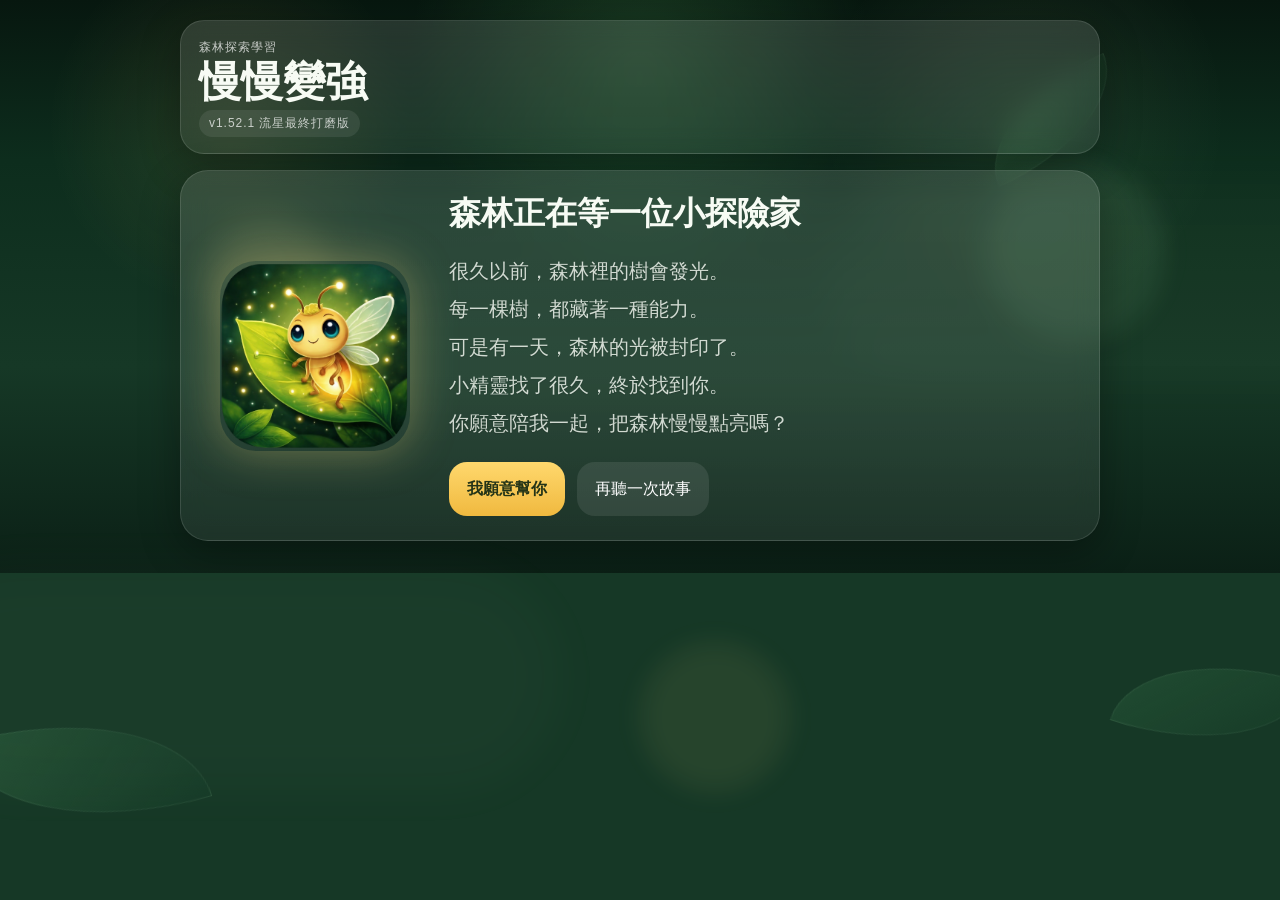
==== commit e965cd13: "Add files via upload" ====
--- a/index.html
+++ b/index.html
@@ -9,13 +9,13 @@
   <link rel="apple-touch-icon" sizes="180x180" href="images/icon.png">
   <link rel="icon" type="image/png" sizes="192x192" href="images/icon.png">
   <link rel="shortcut icon" href="images/icon.png">
-  <title>慢慢變強｜螢光森林 v1.50.10 終極修復版</title>
+  <title>慢慢變強｜螢光森林 v1.52.1 流星最終打磨版</title>
   <meta name="theme-color" content="#163826">
   <style>
     :root{--bg-1:#07170f;--bg-2:#0d2d1d;--bg-3:#163826;--bg-4:#1f4a33;--gold:#ffd76a;--gold-soft:#fff2b5;--green-soft:#d8f0d8;--text:#f7fbf4;--muted:rgba(247,251,244,.82);--line:rgba(255,255,255,.12);--shadow:0 12px 40px rgba(0,0,0,.32);}
     
     *{box-sizing:border-box;} 
-    button, a, .world-spot, .puzzle-piece, .drag-fruit, .memory-card, .path-stone, .drag-basket, .basket-label, .mic-btn, .feed-food { touch-action: manipulation; }
+    button, a, .world-spot, .puzzle-piece, .drag-fruit, .memory-card, .path-stone, .drag-basket, .basket-label, .mic-btn, .feed-food, .meteor-entity { touch-action: manipulation; }
     html,body{margin:0;min-height:100%; overflow-x: hidden; background-color: var(--bg-3);}
     body{font-family:"Noto Sans TC","PingFang TC","Microsoft JhengHei",sans-serif;color:var(--text);background:radial-gradient(circle at 50% 10%, rgba(73,150,82,.26), transparent 28%),radial-gradient(circle at 18% 22%, rgba(255,215,106,.10), transparent 16%),radial-gradient(circle at 80% 20%, rgba(209,255,180,.08), transparent 18%),linear-gradient(180deg, var(--bg-1) 0%, var(--bg-2) 28%, var(--bg-3) 64%, #0b2016 100%);}
     button{font:inherit; outline:none; -webkit-tap-highlight-color: transparent;} 
@@ -176,7 +176,6 @@
     @keyframes stoneSink { to { transform: translateY(40px) scale(0.8); opacity: 0; } }
     .path-character { position: absolute; width: 70px; height: 70px; z-index: 50; transition: left 0.4s ease-in-out, top 0.4s cubic-bezier(0.25, 1, 0.5, 1), transform 0.4s ease; filter: drop-shadow(0 10px 8px rgba(0,0,0,0.6)); object-fit: contain; transform-origin: bottom center; pointer-events: none; }
 
-    /* 🌟 防彈級記憶卡片比例 */
     .memory-stage { position: relative; width: 100%; min-height: 380px; border-radius: 20px; overflow: hidden; background: radial-gradient(circle at center, #1b3d2a, #0b1c11); border: 2px solid rgba(255,255,255,0.08); box-shadow: inset 0 0 30px rgba(0,0,0,0.8); display: flex; align-items: center; justify-content: center; padding: 20px; }
     .memory-grid { display: grid; grid-template-columns: repeat(3, 1fr); gap: 14px; width: 100%; max-width: 320px; margin: 0 auto; align-items: start; }
     .memory-card { position: relative; width: 100%; padding-bottom: 133.33%; min-height: 110px; perspective: 1000px; cursor: pointer; user-select: none; -webkit-tap-highlight-color: transparent; display: block; }
@@ -192,7 +191,6 @@
     .drag-tree { position: absolute; top: 0; left: 0; width: 100%; height: 180px; background-image: url('images/tree.png'); background-size: cover; background-position: center top; border-radius: 20px 20px 0 0; z-index: 1; pointer-events: none; opacity: 0.9; }
     .drag-fruit-container { position: absolute; top: 0; left: 0; width: 100%; height: 180px; z-index: 10; }
     
-    /* 🌟 為果子加入專屬被鎖定的 CSS 外觀（防完全隱形） */
     .drag-fruit { position: absolute; width: 60px; height: 60px; display: flex; align-items: center; justify-content: center; font-size: 26px; font-weight: 900; color: #fff; text-shadow: 0 2px 4px rgba(0,0,0,0.6); cursor: grab; user-select: none; border-radius: 50%; box-shadow: 0 8px 15px rgba(0,0,0,0.4); z-index: 10; touch-action: none; will-change: transform;}
     .drag-fruit:active { cursor: grabbing; z-index: 11; }
     .drag-fruit.excluded { opacity: 0.85; filter: grayscale(0.8) brightness(0.7); pointer-events: none; }
@@ -274,18 +272,14 @@
     .meteor-stage { position: relative; width: 100%; height: 350px; overflow: hidden; border-radius: 20px; border: 2px solid rgba(255,255,255,0.1); box-shadow: inset 0 0 40px rgba(0,0,0,0.8), 0 0 0 1px rgba(255,215,106,0.08); }
     .meteor-bg { position: absolute; inset: 0; background-image: url('images/meteor_bg.png'), url('images/meteor_bg.jpg'); background-size: cover; background-position: center; z-index: 0; }
     .meteor-bg::after { content: ''; position: absolute; inset: 0; background: linear-gradient(to bottom, rgba(5,10,25,0.35) 0%, rgba(10,18,40,0.15) 60%, rgba(5,10,25,0.5) 100%); z-index: 1; pointer-events: none; }
-    /* ⚠️ transition 只保留 filter/opacity，絕不包含 transform（會和 animation 打架） */
-    .meteor-entity { position: absolute; width: 82px; height: 82px; cursor: pointer; z-index: 10; display: flex; align-items: center; justify-content: center; user-select: none; -webkit-user-select: none; touch-action: manipulation; transition: filter 0.25s ease, opacity 0.3s ease; }
-    /* :active 也不能用 transform，改用 filter 回饋 */
+    .meteor-entity { position: absolute; width: 110px; height: 110px; cursor: pointer; z-index: 10; display: flex; align-items: center; justify-content: center; user-select: none; -webkit-user-select: none; touch-action: manipulation; transition: filter 0.25s ease, opacity 0.3s ease; }
     .meteor-entity:active { filter: brightness(1.3); }
-    .meteor-img { position: absolute; inset: 0; width: 100%; height: 100%; object-fit: contain; pointer-events: none; z-index: -1; filter: drop-shadow(0 4px 12px rgba(255,200,80,0.55)); }
-    .meteor-text { position: relative; z-index: 2; font-size: 26px; font-weight: 900; color: #fff; text-shadow: 0 2px 8px rgba(0,0,0,0.9), 0 0 18px rgba(255,220,100,0.7); pointer-events: none; white-space: nowrap; letter-spacing: 1px; }
-    /* translateY 需超過 舞台高度(350) + 流星高度(82) + top偏移(90) = 522px，用 560px 確保出界 */
-    @keyframes meteorFall { 0% { transform: translateY(0); } 100% { transform: translateY(560px); } }
-    .meteor-entity.correct-meteor { animation-play-state: paused !important; filter: drop-shadow(0 0 28px #ffd76a) drop-shadow(0 0 50px #ffb300) brightness(1.8) !important; outline: 3px solid #ffd76a; outline-offset: 4px; pointer-events: none; }
+    .meteor-img { position: absolute; inset: 0; width: 85%; height: 85%; margin: auto; object-fit: contain; pointer-events: none; z-index: -1; filter: drop-shadow(0 4px 12px rgba(255,200,80,0.55)); transform: scale(0.85); }
+    .meteor-text { position: absolute; left: 36%; top: 50%; transform: translate(-50%, -50%); z-index: 2; font-size: 26px; font-weight: 900; color: #fff; text-shadow: 0 2px 8px rgba(0,0,0,0.9), 0 0 18px rgba(255,220,100,0.7); pointer-events: none; white-space: nowrap; letter-spacing: 1px; }
+    @keyframes meteorFall { 0% { top: -120px; } 100% { top: 120%; } }
+    .meteor-entity.correct-meteor { animation-play-state: paused !important; filter: drop-shadow(0 0 20px #ffd76a) drop-shadow(0 0 40px #ffb300) brightness(1.6) !important; pointer-events: none; }
     .meteor-entity.wrong-meteor { opacity: 0 !important; pointer-events: none; }
     .meteor-entity.paused-meteor { animation-play-state: paused !important; filter: brightness(0.35) grayscale(0.8) !important; pointer-events: none; }
-    @media (max-width:760px) { .meteor-stage { height: 300px; } .meteor-entity { width: 70px; height: 70px; } .meteor-text { font-size: 22px; } }
 
     @media (max-width:760px){
       .app-shell{width:min(100%,calc(100% - 20px)); padding-top: 30px; padding-top: max(30px, env(safe-area-inset-top));} 
@@ -341,6 +335,10 @@
       .mic-btn { width: 100px; height: 100px; font-size: 50px;}
       .echo-pinyin-target { font-size: 42px; margin-bottom: 20px;}
       .echo-result { font-size: 20px; min-height: 40px; padding: 8px 16px; margin-top: 20px;}
+
+      .meteor-stage { height: 250px; } 
+      .meteor-entity { width: 100px; height: 100px; } 
+      .meteor-text { font-size: 22px; } 
     }
   </style>
 </head>
@@ -354,7 +352,7 @@
       <div>
         <div class="eyebrow">森林探索學習</div>
         <h1>慢慢變強</h1>
-        <div class="version-tag">v1.50.10 終極修復版</div>
+        <div class="version-tag">v1.52.1 流星最終打磨版</div>
       </div>
     </header>
 
@@ -838,7 +836,8 @@
       state.currentSpeechText = text; if (!('speechSynthesis' in window)) return;
       try { window.speechSynthesis.cancel(); } catch (e) {}
       const utter = new SpeechSynthesisUtterance(String(text).replace(/\n/g, ' '));
-      utter.lang = 'zh-TW'; utter.rate = 0.9;
+      utter.lang = 'zh-TW'; 
+      utter.rate = 0.85; 
       const voice = pickVoice(); if (voice) utter.voice = voice;
       utter.onend = () => { speakingNow = false; syncSpeakButton(); };
       utter.onerror = () => { speakingNow = false; syncSpeakButton(); };
@@ -874,7 +873,7 @@
             if(item.text) {
                 const utter = new SpeechSynthesisUtterance(item.text);
                 utter.lang = 'zh-TW';
-                utter.rate = item.rate || 0.5; 
+                utter.rate = item.rate || 0.85; 
                 
                 const voice = pickVoice(); 
                 if (voice) utter.voice = voice;
@@ -1227,7 +1226,6 @@
         const typeRoll = Math.random();
         
         if (typeRoll < 0.34) {
-          // ── Math 類 ──
           const table = randomInt(2, 9);
           const step = randomInt(1, 9);
           const answer = table * step;
@@ -1254,7 +1252,6 @@
           });
 
         } else if (typeRoll < 0.67) {
-          // ── Pinyin 類 ──
           const targetCombo = randomItem(COMBO_SET);
           const soundWord = COMBO_SOUND[targetCombo];
           const p1 = targetCombo.charAt(0);
@@ -1274,7 +1271,6 @@
           });
 
         } else {
-          // ── Symbol 類 ──
           const allSymbols = [...SYMBOL_SET];
           const answer = randomItem(allSymbols);
           let pool = shuffle(allSymbols.filter(s => s !== answer));
@@ -2905,7 +2901,6 @@
             q.playVoice();
         }
       }
-
       else if (q.uiType === 'meteor') {
         if(document.getElementById('feedbackLine')) document.getElementById('feedbackLine').textContent = '接住寫著正確答案的流星！其他的都是陷阱！';
         if (q.scene && visualArea) {
@@ -2920,39 +2915,28 @@
         bg.className = 'meteor-bg';
         stage.appendChild(bg);
 
-        // 為每個選項建立一顆流星
         q.options.forEach((opt, idx) => {
           const entity = document.createElement('div');
           entity.className = 'meteor-entity';
 
-          // 隨機 X 位置 (8% ~ 76%)，確保不超出邊界
           const leftPct = 8 + Math.random() * 68;
           entity.style.left = `${leftPct}%`;
 
-          // top 固定在 -90px，translateY 動畫負責垂直移動
-          // hit area 會跟著 transform 的視覺位置，所以點得到
-          entity.style.top = '-90px';
-
-          // 隨機掉落週期 (4s ~ 8s)
           const fallDuration = 10 + Math.random() * 8;
-          // 負數 delay 讓流星從動畫週期的隨機進度開始，畫面一開始就有流星
           const fallDelay = -(Math.random() * fallDuration);
           entity.style.animation = `meteorFall ${fallDuration}s ${fallDelay.toFixed(2)}s linear infinite`;
 
-          // 流星圖片
           const img = document.createElement('img');
           img.src = 'images/meteor.png';
           img.className = 'meteor-img';
           img.onerror = function() {
             this.onerror = null;
-            // fallback：以金色光球代替
             this.style.display = 'none';
             entity.style.background = 'radial-gradient(circle, rgba(255,220,80,0.85) 0%, rgba(255,140,0,0.55) 60%, transparent 80%)';
             entity.style.borderRadius = '50%';
             entity.style.boxShadow = '0 0 18px 4px rgba(255,200,60,0.7)';
           };
 
-          // 選項文字
           const txt = document.createElement('div');
           txt.className = 'meteor-text';
           txt.textContent = opt.text;
@@ -2965,12 +2949,10 @@
             if (state.awaitingNext) return;
 
             if (opt.text === q.answer) {
-              // ✅ 正確
               playChimeSound();
               state.awaitingNext = true;
               entity.classList.add('correct-meteor');
 
-              // 暫停並調暗其他流星
               Array.from(stage.querySelectorAll('.meteor-entity')).forEach(el => {
                 if (el !== entity) el.classList.add('paused-meteor');
               });
@@ -2984,7 +2966,6 @@
               speak(reply);
 
             } else {
-              // ❌ 錯誤
               playSplashSound();
               state.excluded += 1;
               state.roundMistakes += 1;
@@ -2994,7 +2975,6 @@
               speak(reply);
             }
           };
-
           stage.appendChild(entity);
         });
 
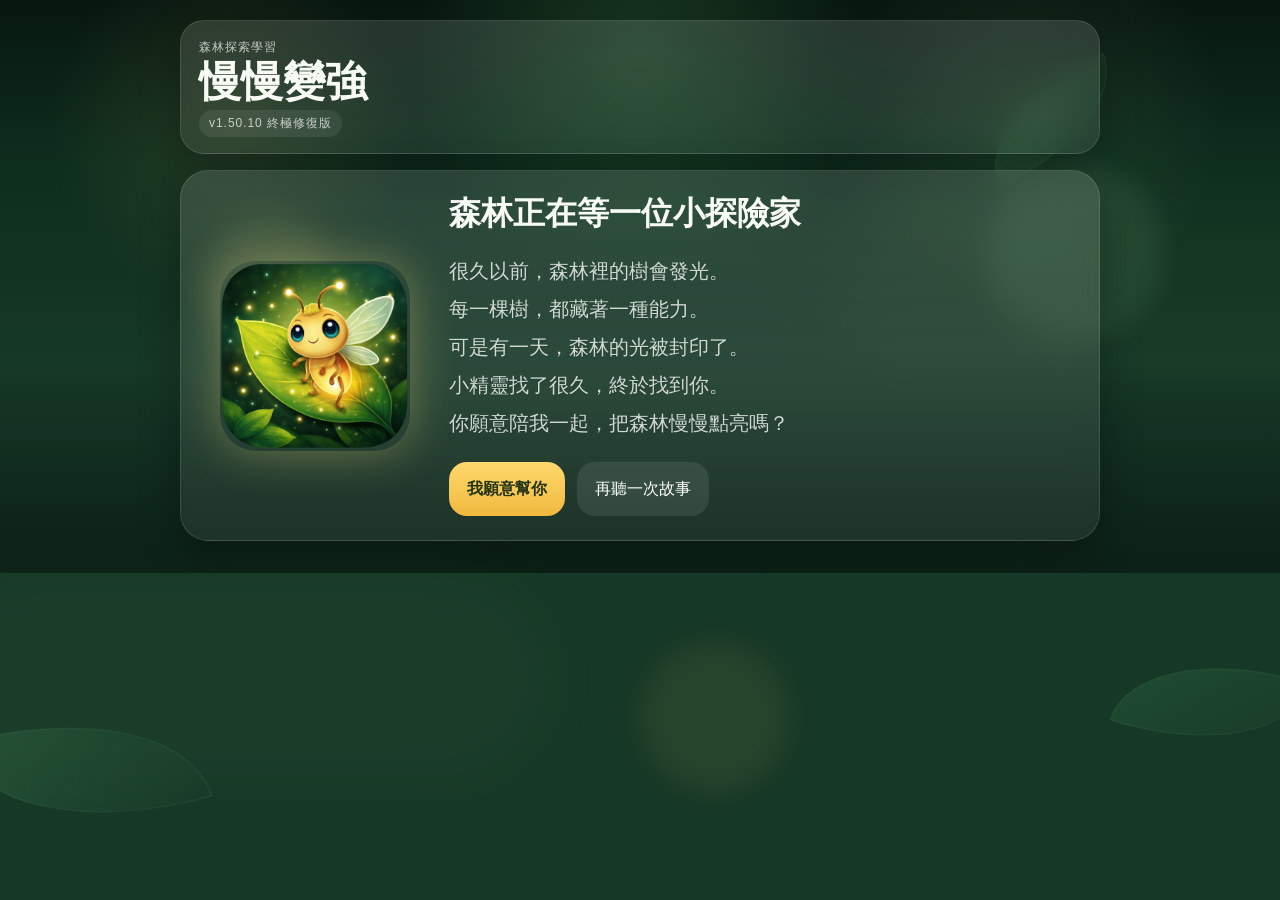
==== commit f8e65ee0: "Add files via upload" ====
--- a/index.html
+++ b/index.html
@@ -9,13 +9,13 @@
   <link rel="apple-touch-icon" sizes="180x180" href="images/icon.png">
   <link rel="icon" type="image/png" sizes="192x192" href="images/icon.png">
   <link rel="shortcut icon" href="images/icon.png">
-  <title>慢慢變強｜螢光森林 v1.52.1 流星最終打磨版</title>
+  <title>慢慢變強｜螢光森林 v1.50.10 終極修復版</title>
   <meta name="theme-color" content="#163826">
   <style>
     :root{--bg-1:#07170f;--bg-2:#0d2d1d;--bg-3:#163826;--bg-4:#1f4a33;--gold:#ffd76a;--gold-soft:#fff2b5;--green-soft:#d8f0d8;--text:#f7fbf4;--muted:rgba(247,251,244,.82);--line:rgba(255,255,255,.12);--shadow:0 12px 40px rgba(0,0,0,.32);}
     
     *{box-sizing:border-box;} 
-    button, a, .world-spot, .puzzle-piece, .drag-fruit, .memory-card, .path-stone, .drag-basket, .basket-label, .mic-btn, .feed-food, .meteor-entity { touch-action: manipulation; }
+    button, a, .world-spot, .puzzle-piece, .drag-fruit, .memory-card, .path-stone, .drag-basket, .basket-label, .mic-btn, .feed-food { touch-action: manipulation; }
     html,body{margin:0;min-height:100%; overflow-x: hidden; background-color: var(--bg-3);}
     body{font-family:"Noto Sans TC","PingFang TC","Microsoft JhengHei",sans-serif;color:var(--text);background:radial-gradient(circle at 50% 10%, rgba(73,150,82,.26), transparent 28%),radial-gradient(circle at 18% 22%, rgba(255,215,106,.10), transparent 16%),radial-gradient(circle at 80% 20%, rgba(209,255,180,.08), transparent 18%),linear-gradient(180deg, var(--bg-1) 0%, var(--bg-2) 28%, var(--bg-3) 64%, #0b2016 100%);}
     button{font:inherit; outline:none; -webkit-tap-highlight-color: transparent;} 
@@ -176,6 +176,7 @@
     @keyframes stoneSink { to { transform: translateY(40px) scale(0.8); opacity: 0; } }
     .path-character { position: absolute; width: 70px; height: 70px; z-index: 50; transition: left 0.4s ease-in-out, top 0.4s cubic-bezier(0.25, 1, 0.5, 1), transform 0.4s ease; filter: drop-shadow(0 10px 8px rgba(0,0,0,0.6)); object-fit: contain; transform-origin: bottom center; pointer-events: none; }
 
+    /* 🌟 防彈級記憶卡片比例 */
     .memory-stage { position: relative; width: 100%; min-height: 380px; border-radius: 20px; overflow: hidden; background: radial-gradient(circle at center, #1b3d2a, #0b1c11); border: 2px solid rgba(255,255,255,0.08); box-shadow: inset 0 0 30px rgba(0,0,0,0.8); display: flex; align-items: center; justify-content: center; padding: 20px; }
     .memory-grid { display: grid; grid-template-columns: repeat(3, 1fr); gap: 14px; width: 100%; max-width: 320px; margin: 0 auto; align-items: start; }
     .memory-card { position: relative; width: 100%; padding-bottom: 133.33%; min-height: 110px; perspective: 1000px; cursor: pointer; user-select: none; -webkit-tap-highlight-color: transparent; display: block; }
@@ -191,6 +192,7 @@
     .drag-tree { position: absolute; top: 0; left: 0; width: 100%; height: 180px; background-image: url('images/tree.png'); background-size: cover; background-position: center top; border-radius: 20px 20px 0 0; z-index: 1; pointer-events: none; opacity: 0.9; }
     .drag-fruit-container { position: absolute; top: 0; left: 0; width: 100%; height: 180px; z-index: 10; }
     
+    /* 🌟 為果子加入專屬被鎖定的 CSS 外觀（防完全隱形） */
     .drag-fruit { position: absolute; width: 60px; height: 60px; display: flex; align-items: center; justify-content: center; font-size: 26px; font-weight: 900; color: #fff; text-shadow: 0 2px 4px rgba(0,0,0,0.6); cursor: grab; user-select: none; border-radius: 50%; box-shadow: 0 8px 15px rgba(0,0,0,0.4); z-index: 10; touch-action: none; will-change: transform;}
     .drag-fruit:active { cursor: grabbing; z-index: 11; }
     .drag-fruit.excluded { opacity: 0.85; filter: grayscale(0.8) brightness(0.7); pointer-events: none; }
@@ -272,14 +274,23 @@
     .meteor-stage { position: relative; width: 100%; height: 350px; overflow: hidden; border-radius: 20px; border: 2px solid rgba(255,255,255,0.1); box-shadow: inset 0 0 40px rgba(0,0,0,0.8), 0 0 0 1px rgba(255,215,106,0.08); }
     .meteor-bg { position: absolute; inset: 0; background-image: url('images/meteor_bg.png'), url('images/meteor_bg.jpg'); background-size: cover; background-position: center; z-index: 0; }
     .meteor-bg::after { content: ''; position: absolute; inset: 0; background: linear-gradient(to bottom, rgba(5,10,25,0.35) 0%, rgba(10,18,40,0.15) 60%, rgba(5,10,25,0.5) 100%); z-index: 1; pointer-events: none; }
-    .meteor-entity { position: absolute; width: 110px; height: 110px; cursor: pointer; z-index: 10; display: flex; align-items: center; justify-content: center; user-select: none; -webkit-user-select: none; touch-action: manipulation; transition: filter 0.25s ease, opacity 0.3s ease; }
-    .meteor-entity:active { filter: brightness(1.3); }
-    .meteor-img { position: absolute; inset: 0; width: 85%; height: 85%; margin: auto; object-fit: contain; pointer-events: none; z-index: -1; filter: drop-shadow(0 4px 12px rgba(255,200,80,0.55)); transform: scale(0.85); }
-    .meteor-text { position: absolute; left: 36%; top: 50%; transform: translate(-50%, -50%); z-index: 2; font-size: 26px; font-weight: 900; color: #fff; text-shadow: 0 2px 8px rgba(0,0,0,0.9), 0 0 18px rgba(255,220,100,0.7); pointer-events: none; white-space: nowrap; letter-spacing: 1px; }
-    @keyframes meteorFall { 0% { top: -120px; } 100% { top: 120%; } }
-    .meteor-entity.correct-meteor { animation-play-state: paused !important; filter: drop-shadow(0 0 20px #ffd76a) drop-shadow(0 0 40px #ffb300) brightness(1.6) !important; pointer-events: none; }
-    .meteor-entity.wrong-meteor { opacity: 0 !important; pointer-events: none; }
-    .meteor-entity.paused-meteor { animation-play-state: paused !important; filter: brightness(0.35) grayscale(0.8) !important; pointer-events: none; }
+    /* ⚠️ transition 只保留 filter/opacity，絕不包含 transform（會和 animation 打架） */
+    .meteor-entity { position: absolute; width: 82px; height: 82px; cursor: pointer; z-index: 10; display: flex; align-items: center; justify-content: center; user-select: none; -webkit-user-select: none; touch-action: manipulation; transition: transform 0.2s ease, opacity 0.3s ease; }
+    /* :active 也不能用 transform，改用 filter 回饋 */
+    .meteor-entity:active { transform: scale(0.95); }
+    .meteor-img { position: absolute; inset: 0; width: 100%; height: 100%; object-fit: contain; pointer-events: none; z-index: -1; filter: drop-shadow(0 4px 12px rgba(255,200,80,0.55)); }
+    .meteor-text { position: relative; z-index: 2; font-size: 26px; font-weight: 900; color: #fff; text-shadow: 0 2px 8px rgba(0,0,0,0.9), 0 0 18px rgba(255,220,100,0.7); pointer-events: none; white-space: nowrap; letter-spacing: 1px; }
+    /* translateY 需超過 舞台高度(350) + 流星高度(82) + top偏移(90) = 522px，用 560px 確保出界 */
+    @keyframes meteorFall { 0% { transform: translateY(0); } 100% { transform: translateY(560px); } }
+    .meteor-entity.correct-meteor { animation-play-state: paused !important; filter: drop-shadow(0 0 28px #ffd76a) drop-shadow(0 0 50px #ffb300) brightness(1.8) !important; outline: 3px solid #ffd76a; outline-offset: 4px; pointer-events: none; }
+    .meteor-entity.wrong-meteor { opacity: 0 !important; transform: scale(0.5) !important; pointer-events: none; }
+    .meteor-entity.paused-meteor { animation-play-state: paused !important; opacity: 0.35 !important; pointer-events: none; }
+    @media (max-width:760px) {
+      .meteor-stage { height: 250px; }
+      .meteor-entity { width: 100px; height: 100px; }
+      .meteor-img { position: absolute; top: 50%; left: 50%; width: 70%; height: 70%; transform: translate(-50%, -50%); inset: unset; }
+      .meteor-text { font-size: 22px; }
+    }
 
     @media (max-width:760px){
       .app-shell{width:min(100%,calc(100% - 20px)); padding-top: 30px; padding-top: max(30px, env(safe-area-inset-top));} 
@@ -292,8 +303,8 @@
       .seed-actions-grid{grid-template-columns:1fr;} .garden-stage-display{grid-template-columns:1fr;}
       .rank-head{flex-direction:column; align-items:flex-start;}
       
-      .quiz-topbar{margin-top: 10px; margin-bottom:8px; padding:10px 12px; display: flex; justify-content: space-between;}
-      .question-card{padding:14px; border-radius:22px; min-height: auto;}
+      .quiz-topbar{margin-top: 10px; margin-bottom:6px; padding:8px 12px; display: flex; justify-content: space-between;}
+      .question-card{padding:10px 14px; border-radius:22px; min-height: auto;}
       
       .question-head { position: relative; display: flex; flex-direction: row; align-items: center; justify-content: center; margin-bottom: 8px; padding-top: 0px; min-height: 36px; padding-right: 0; flex-wrap: nowrap; overflow: hidden;}
       .question-main { display: flex; flex-direction: row; align-items: center; justify-content: center; width: 100%; text-align: center; flex-wrap: nowrap; }
@@ -301,7 +312,7 @@
       .question-main h2 { font-size: 26px !important; line-height: 1; margin: 0; white-space: nowrap; font-weight: 900; letter-spacing: 1px; text-overflow: ellipsis;}
       #roundText { font-size: 14px !important; padding: 2px 8px !important; white-space: nowrap;}
       
-      .feedback-bar{flex-direction:column; align-items:flex-start; justify-content:center; gap:10px;}
+      .feedback-bar{flex-direction:column; align-items:flex-start; justify-content:center; gap:6px;}
       .magic-drum { width: 180px; height: 180px; }
       .drum-instruction { font-size: 18px; }
       .spotlight-stage { height: 300px; }
@@ -313,7 +324,7 @@
       .scratch-container { width: 200px; height: 200px; }
       .scratch-content { font-size: 80px; }
       
-      .visual-area { margin: 4px 0 8px !important; }
+      .visual-area { margin: 2px 0 4px !important; }
       
       .path-stage { height: 360px; } 
       .path-character { width: 55px; height: 55px; } 
@@ -335,10 +346,6 @@
       .mic-btn { width: 100px; height: 100px; font-size: 50px;}
       .echo-pinyin-target { font-size: 42px; margin-bottom: 20px;}
       .echo-result { font-size: 20px; min-height: 40px; padding: 8px 16px; margin-top: 20px;}
-
-      .meteor-stage { height: 250px; } 
-      .meteor-entity { width: 100px; height: 100px; } 
-      .meteor-text { font-size: 22px; } 
     }
   </style>
 </head>
@@ -352,7 +359,7 @@
       <div>
         <div class="eyebrow">森林探索學習</div>
         <h1>慢慢變強</h1>
-        <div class="version-tag">v1.52.1 流星最終打磨版</div>
+        <div class="version-tag">v1.50.10 終極修復版</div>
       </div>
     </header>
 
@@ -836,8 +843,7 @@
       state.currentSpeechText = text; if (!('speechSynthesis' in window)) return;
       try { window.speechSynthesis.cancel(); } catch (e) {}
       const utter = new SpeechSynthesisUtterance(String(text).replace(/\n/g, ' '));
-      utter.lang = 'zh-TW'; 
-      utter.rate = 0.85; 
+      utter.lang = 'zh-TW'; utter.rate = 0.85;
       const voice = pickVoice(); if (voice) utter.voice = voice;
       utter.onend = () => { speakingNow = false; syncSpeakButton(); };
       utter.onerror = () => { speakingNow = false; syncSpeakButton(); };
@@ -873,7 +879,7 @@
             if(item.text) {
                 const utter = new SpeechSynthesisUtterance(item.text);
                 utter.lang = 'zh-TW';
-                utter.rate = item.rate || 0.85; 
+                utter.rate = item.rate || 0.5; 
                 
                 const voice = pickVoice(); 
                 if (voice) utter.voice = voice;
@@ -962,6 +968,7 @@
       forest: [
         { key:'forest-catch', emoji:'🧚', title:'抓精靈', desc:'【捕捉類】綜合測驗！抓出正確的小精靈。', locked: true },
         { key:'forest-meteor', emoji:'🌠', title:'流星捕捉', desc:'【捕捉類】接住天上掉下來的流星答案。', locked: false },
+        { key:'forest-spotlight', emoji:'🔦', title:'黑夜探照', desc:'【探索類】在黑暗中尋找正確的答案。', locked: false },
         { key:'forest-maze', emoji:'🗺️', title:'森林迷宮', desc:'【路徑類】在迷宮路口選出正確的答案前進。', locked: true },
         { key:'forest-parkour', emoji:'🏃', title:'森林跑酷', desc:'【動作類】極速挑戰！3秒內選出正確的路。', locked: true },
         { key:'forest-lightning', emoji:'⚡', title:'閃電選擇', desc:'【動作類】限時內極速答題。', locked: true },
@@ -1226,6 +1233,7 @@
         const typeRoll = Math.random();
         
         if (typeRoll < 0.34) {
+          // ── Math 類 ──
           const table = randomInt(2, 9);
           const step = randomInt(1, 9);
           const answer = table * step;
@@ -1252,6 +1260,7 @@
           });
 
         } else if (typeRoll < 0.67) {
+          // ── Pinyin 類 ──
           const targetCombo = randomItem(COMBO_SET);
           const soundWord = COMBO_SOUND[targetCombo];
           const p1 = targetCombo.charAt(0);
@@ -1271,6 +1280,7 @@
           });
 
         } else {
+          // ── Symbol 類 ──
           const allSymbols = [...SYMBOL_SET];
           const answer = randomItem(allSymbols);
           let pool = shuffle(allSymbols.filter(s => s !== answer));
@@ -1285,6 +1295,80 @@
             speakText: `請接住注音符號，${answer}！`,
             answer, options, uiType: 'meteor',
             scene: '🌠 接住寫著正確注音的流星！'
+          });
+        }
+      }
+      return list;
+    }
+
+    function buildForestSpotlightSet() {
+      const list = [];
+      for (let i = 0; i < 5; i++) {
+        const typeRoll = Math.random();
+
+        if (typeRoll < 0.34) {
+          // ── Math 類 ──
+          const table = randomInt(2, 9);
+          const step = randomInt(1, 9);
+          const answer = table * step;
+          const candidates = [];
+          [answer - table, answer + table, answer - 2, answer + 3].forEach(n => {
+            if (n > 0 && n <= 81 && n !== answer && !candidates.includes(n)) candidates.push(n);
+          });
+          while (candidates.length < 3) {
+            const c = answer + (Math.random() > 0.5 ? 1 : -1) * (table + candidates.length + 1);
+            if (c > 0 && c <= 81 && c !== answer && !candidates.includes(c)) candidates.push(c);
+          }
+          const options = shuffle([
+            { text: String(answer), speak: numberToZh(answer) },
+            { text: String(candidates[0]), speak: numberToZh(candidates[0]) },
+            { text: String(candidates[1]), speak: numberToZh(candidates[1]) },
+            { text: String(candidates[2]), speak: numberToZh(candidates[2]) }
+          ]);
+          list.push({
+            area: '森林冒險', kind: 'forest-spotlight',
+            promptText: `${table} × ${step} = ?`,
+            speakText: `${numberToZh(table)}乘以${numberToZh(step)}等於幾？用手電筒找找看！`,
+            answer: String(answer), options, uiType: 'spotlight',
+            scene: '🔦 在黑黑的地方滑動手指，找找看目標在哪裡！'
+          });
+
+        } else if (typeRoll < 0.67) {
+          // ── Pinyin 類 ──
+          const targetCombo = randomItem(COMBO_SET);
+          const soundWord = COMBO_SOUND[targetCombo];
+          const p1 = targetCombo.charAt(0);
+          const p2 = targetCombo.charAt(1);
+          let pool = shuffle([...COMBO_SET].filter(c => c !== targetCombo));
+          const fakes = pool.slice(0, 3);
+          const options = shuffle([
+            { text: targetCombo, speak: soundWord },
+            ...fakes.map(f => ({ text: f, speak: COMBO_SOUND[f] || f }))
+          ]);
+          list.push({
+            area: '森林冒險', kind: 'forest-spotlight',
+            promptText: `請找出「${targetCombo}」`,
+            speakText: `請找出，${p1}，${p2}，${soundWord}！`,
+            answer: targetCombo, options, uiType: 'spotlight',
+            scene: '🔦 在黑黑的地方滑動手指，找找看目標在哪裡！'
+          });
+
+        } else {
+          // ── Symbol 類 ──
+          const allSymbols = [...SYMBOL_SET];
+          const answer = randomItem(allSymbols);
+          let pool = shuffle(allSymbols.filter(s => s !== answer));
+          const fakes = pool.slice(0, 3);
+          const options = shuffle([
+            { text: answer, speak: answer },
+            ...fakes.map(f => ({ text: f, speak: f }))
+          ]);
+          list.push({
+            area: '森林冒險', kind: 'forest-spotlight',
+            promptText: `請找出「${answer}」`,
+            speakText: `請找出注音符號，${answer}！`,
+            answer, options, uiType: 'spotlight',
+            scene: '🔦 在黑黑的地方滑動手指，找找看目標在哪裡！'
           });
         }
       }
@@ -1413,6 +1497,9 @@
       } else if (subMode === 'forest-meteor') {
         state.questionList = buildForestMeteorSet();
         if(document.getElementById('modeChip')) document.getElementById('modeChip').textContent = '流星捕捉';
+      } else if (subMode === 'forest-spotlight') {
+        state.questionList = buildForestSpotlightSet();
+        if(document.getElementById('modeChip')) document.getElementById('modeChip').textContent = '黑夜探照';
       }
 
       showScreen('quiz'); renderQuestion();
@@ -2901,6 +2988,7 @@
             q.playVoice();
         }
       }
+
       else if (q.uiType === 'meteor') {
         if(document.getElementById('feedbackLine')) document.getElementById('feedbackLine').textContent = '接住寫著正確答案的流星！其他的都是陷阱！';
         if (q.scene && visualArea) {
@@ -2915,28 +3003,39 @@
         bg.className = 'meteor-bg';
         stage.appendChild(bg);
 
+        // 為每個選項建立一顆流星
         q.options.forEach((opt, idx) => {
           const entity = document.createElement('div');
           entity.className = 'meteor-entity';
 
+          // 隨機 X 位置 (8% ~ 76%)，確保不超出邊界
           const leftPct = 8 + Math.random() * 68;
           entity.style.left = `${leftPct}%`;
 
+          // top 固定在 -90px，translateY 動畫負責垂直移動
+          // hit area 會跟著 transform 的視覺位置，所以點得到
+          entity.style.top = '-90px';
+
+          // 隨機掉落週期 (4s ~ 8s)
           const fallDuration = 10 + Math.random() * 8;
+          // 負數 delay 讓流星從動畫週期的隨機進度開始，畫面一開始就有流星
           const fallDelay = -(Math.random() * fallDuration);
           entity.style.animation = `meteorFall ${fallDuration}s ${fallDelay.toFixed(2)}s linear infinite`;
 
+          // 流星圖片
           const img = document.createElement('img');
           img.src = 'images/meteor.png';
           img.className = 'meteor-img';
           img.onerror = function() {
             this.onerror = null;
+            // fallback：以金色光球代替
             this.style.display = 'none';
             entity.style.background = 'radial-gradient(circle, rgba(255,220,80,0.85) 0%, rgba(255,140,0,0.55) 60%, transparent 80%)';
             entity.style.borderRadius = '50%';
             entity.style.boxShadow = '0 0 18px 4px rgba(255,200,60,0.7)';
           };
 
+          // 選項文字
           const txt = document.createElement('div');
           txt.className = 'meteor-text';
           txt.textContent = opt.text;
@@ -2949,10 +3048,12 @@
             if (state.awaitingNext) return;
 
             if (opt.text === q.answer) {
+              // ✅ 正確
               playChimeSound();
               state.awaitingNext = true;
               entity.classList.add('correct-meteor');
 
+              // 暫停並調暗其他流星
               Array.from(stage.querySelectorAll('.meteor-entity')).forEach(el => {
                 if (el !== entity) el.classList.add('paused-meteor');
               });
@@ -2966,6 +3067,7 @@
               speak(reply);
 
             } else {
+              // ❌ 錯誤
               playSplashSound();
               state.excluded += 1;
               state.roundMistakes += 1;
@@ -2975,6 +3077,7 @@
               speak(reply);
             }
           };
+
           stage.appendChild(entity);
         });
 
